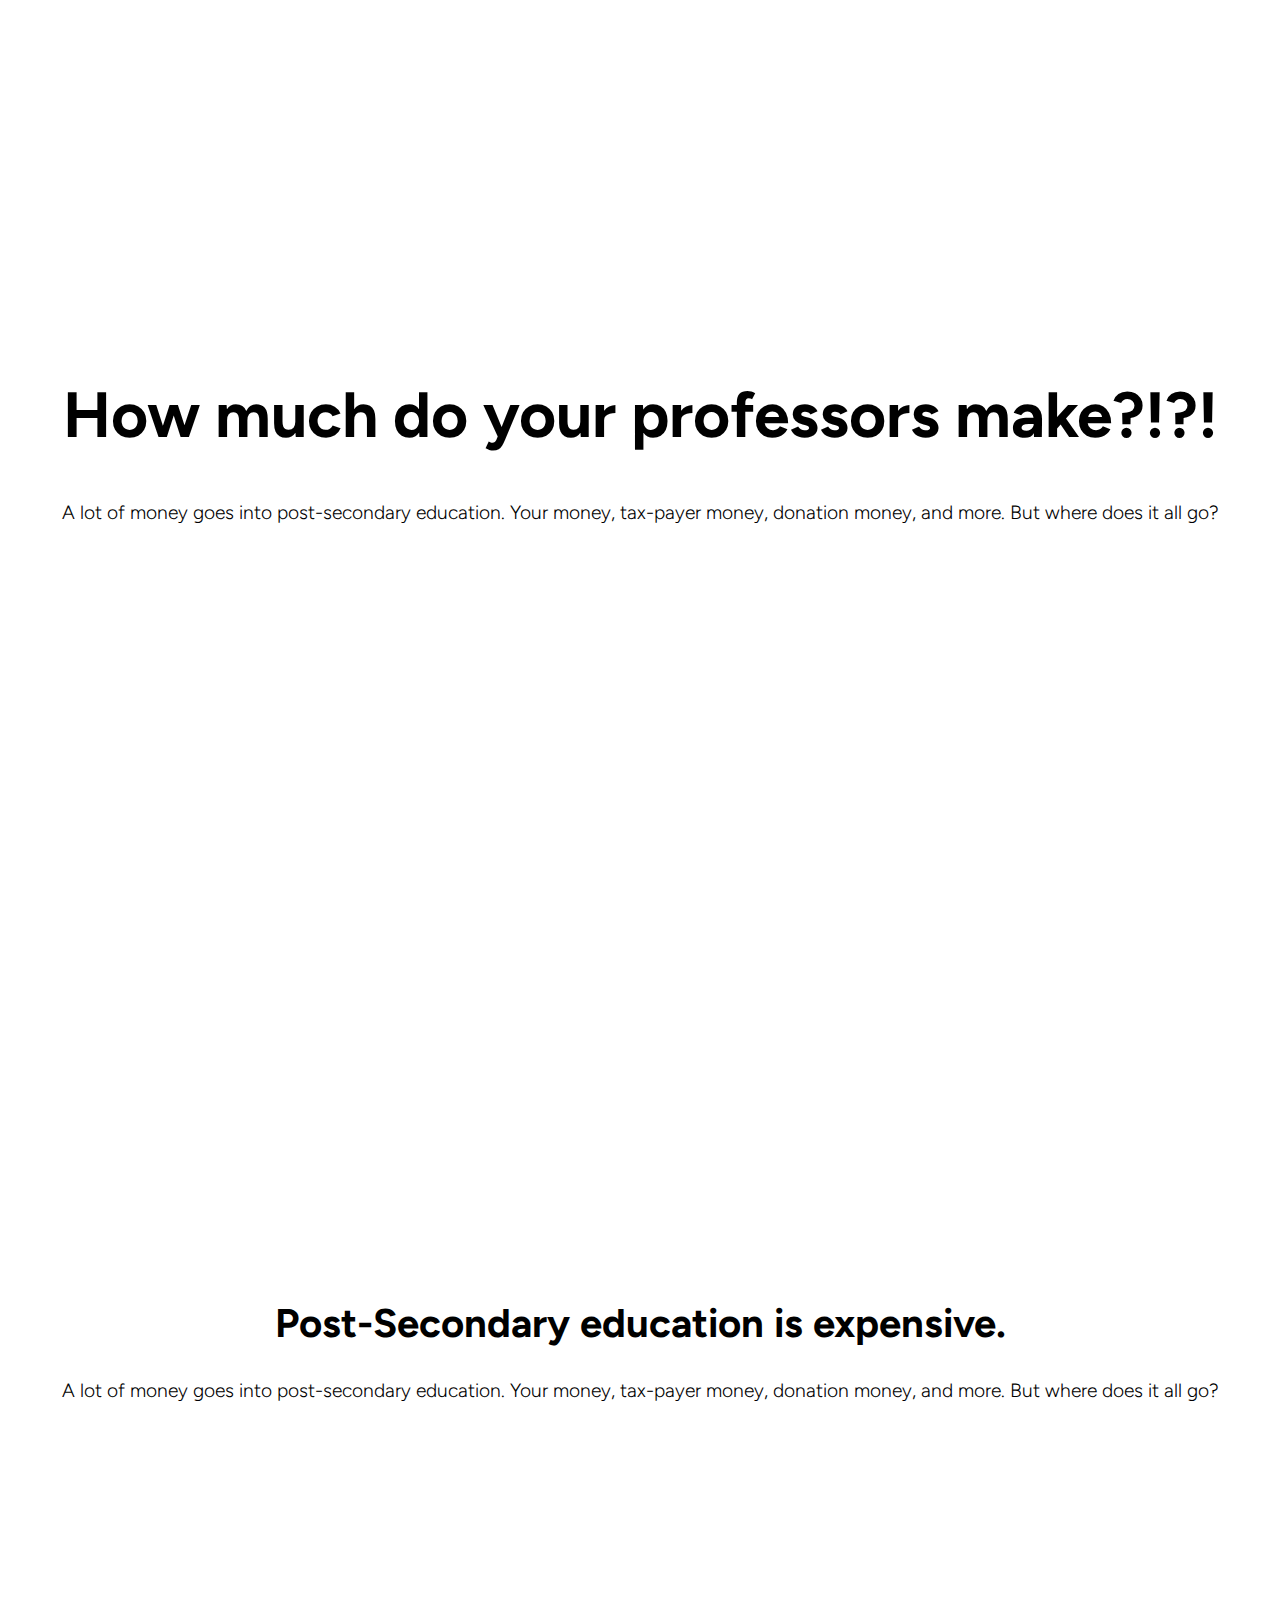
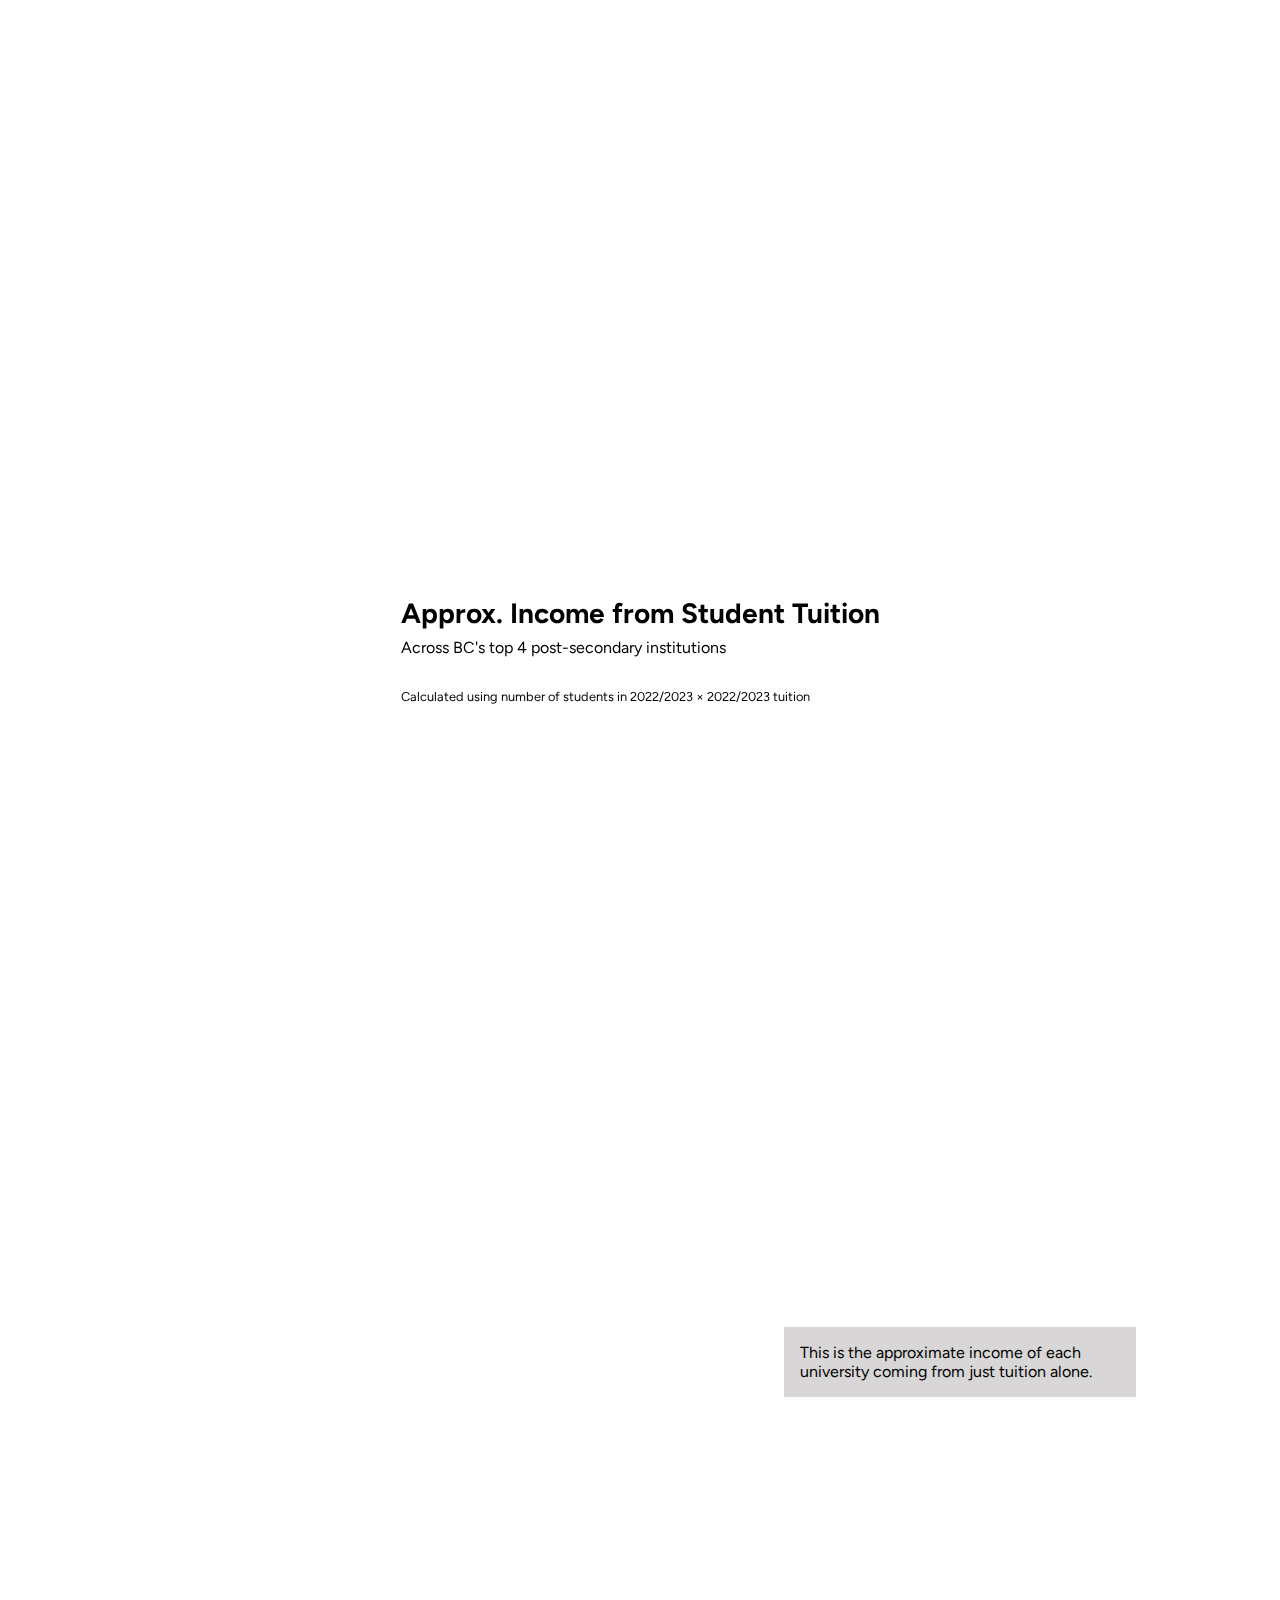
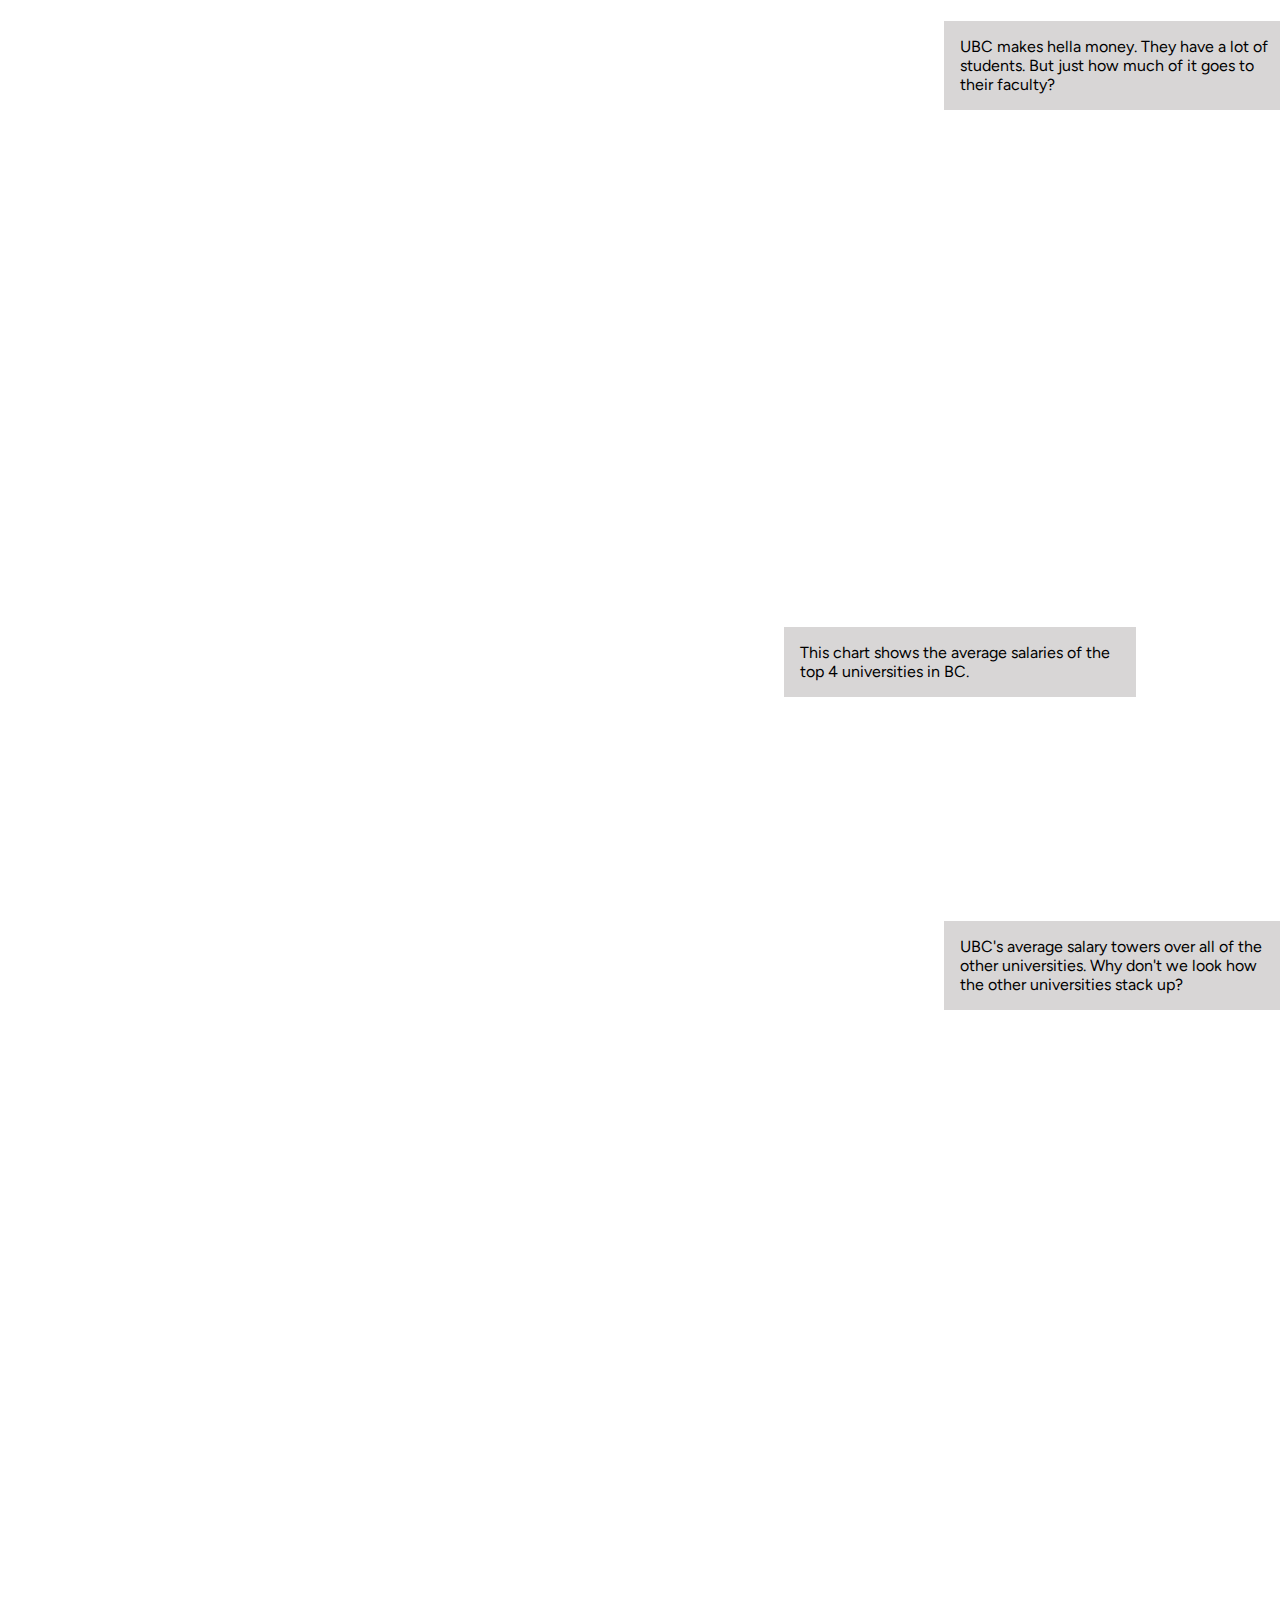
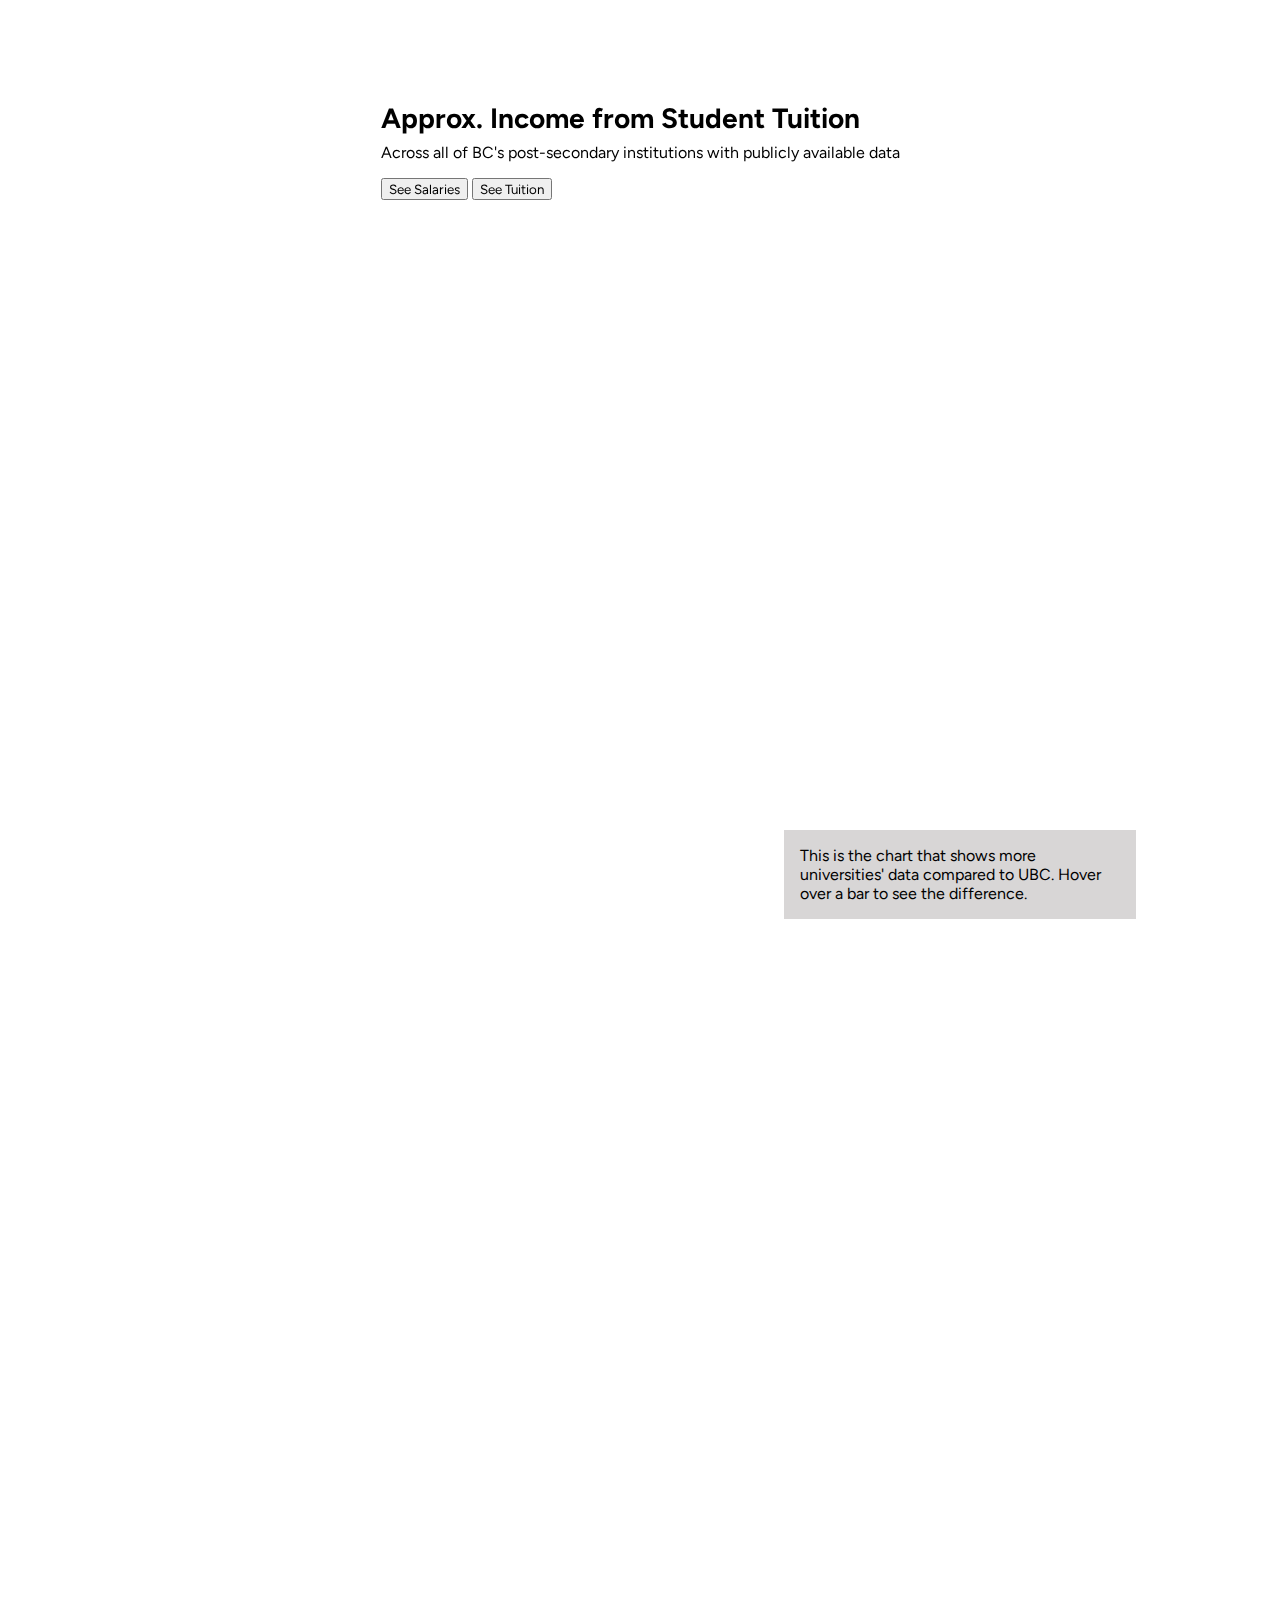
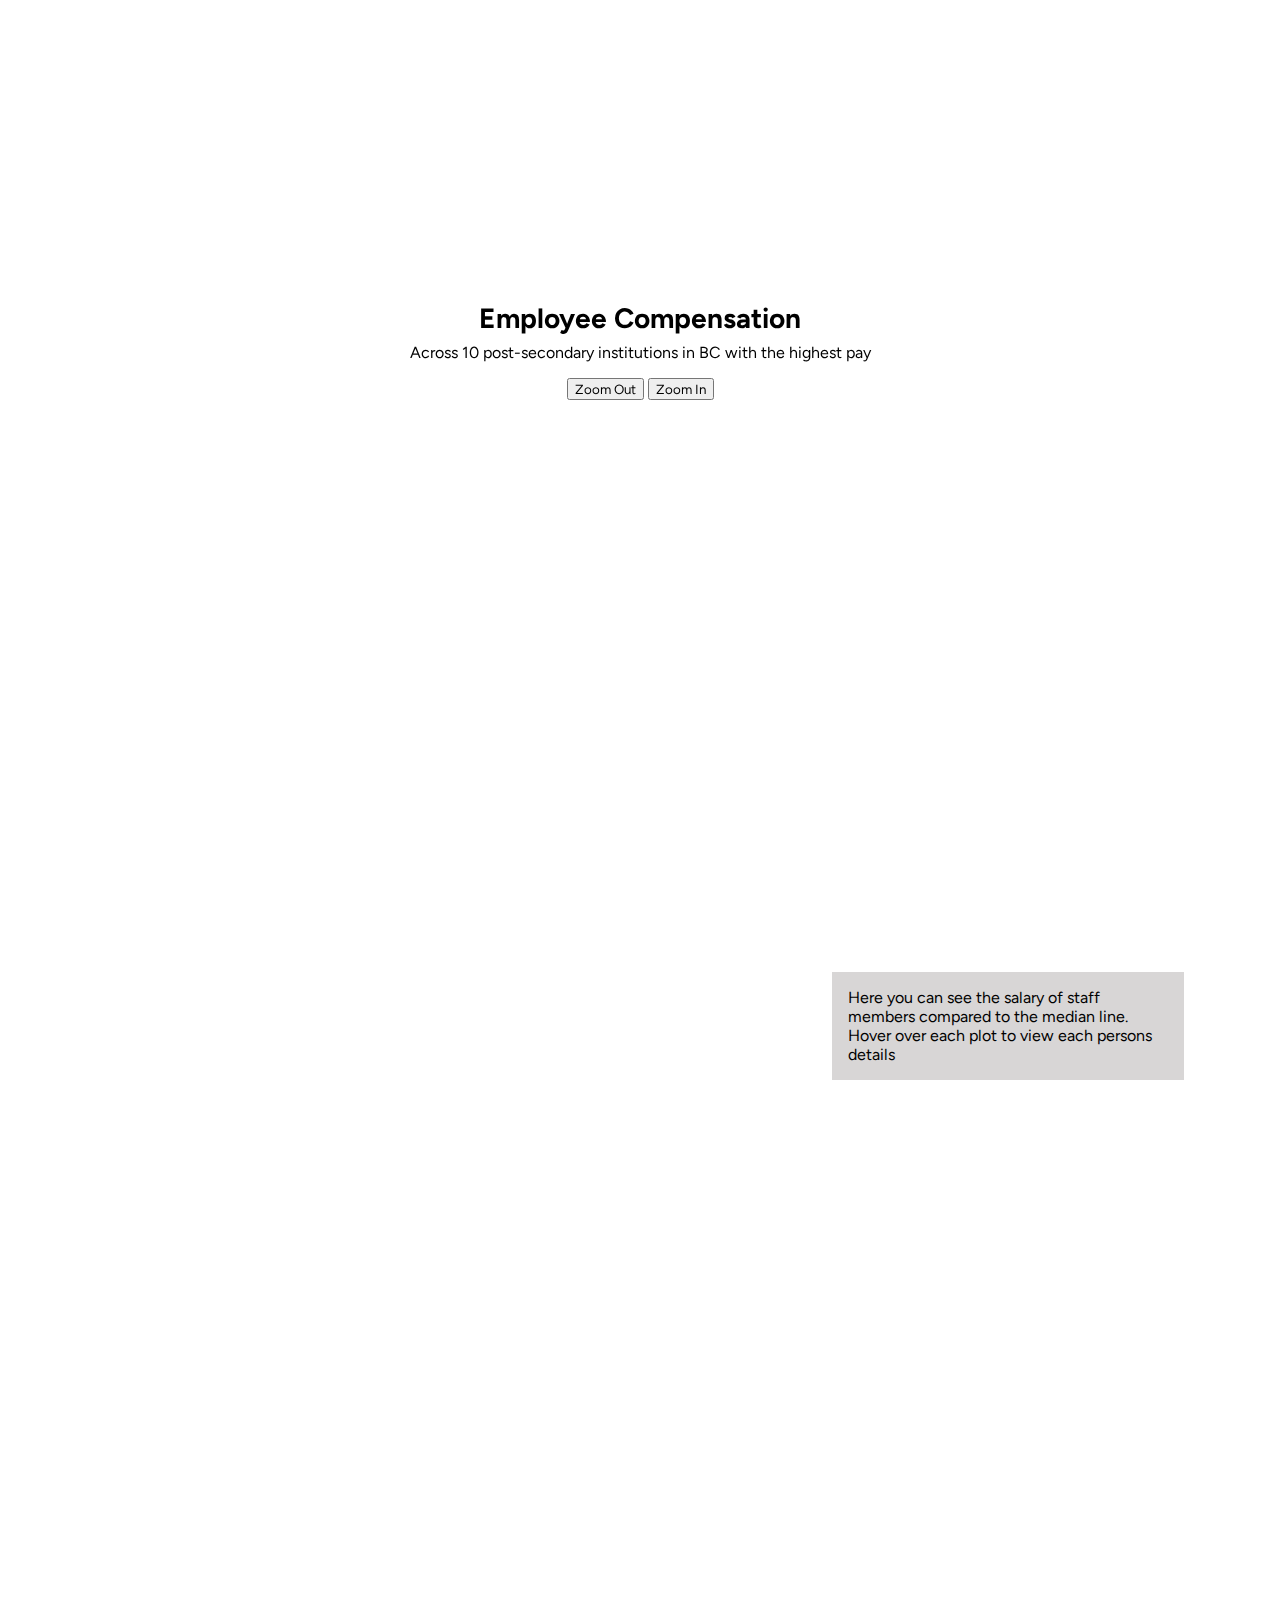
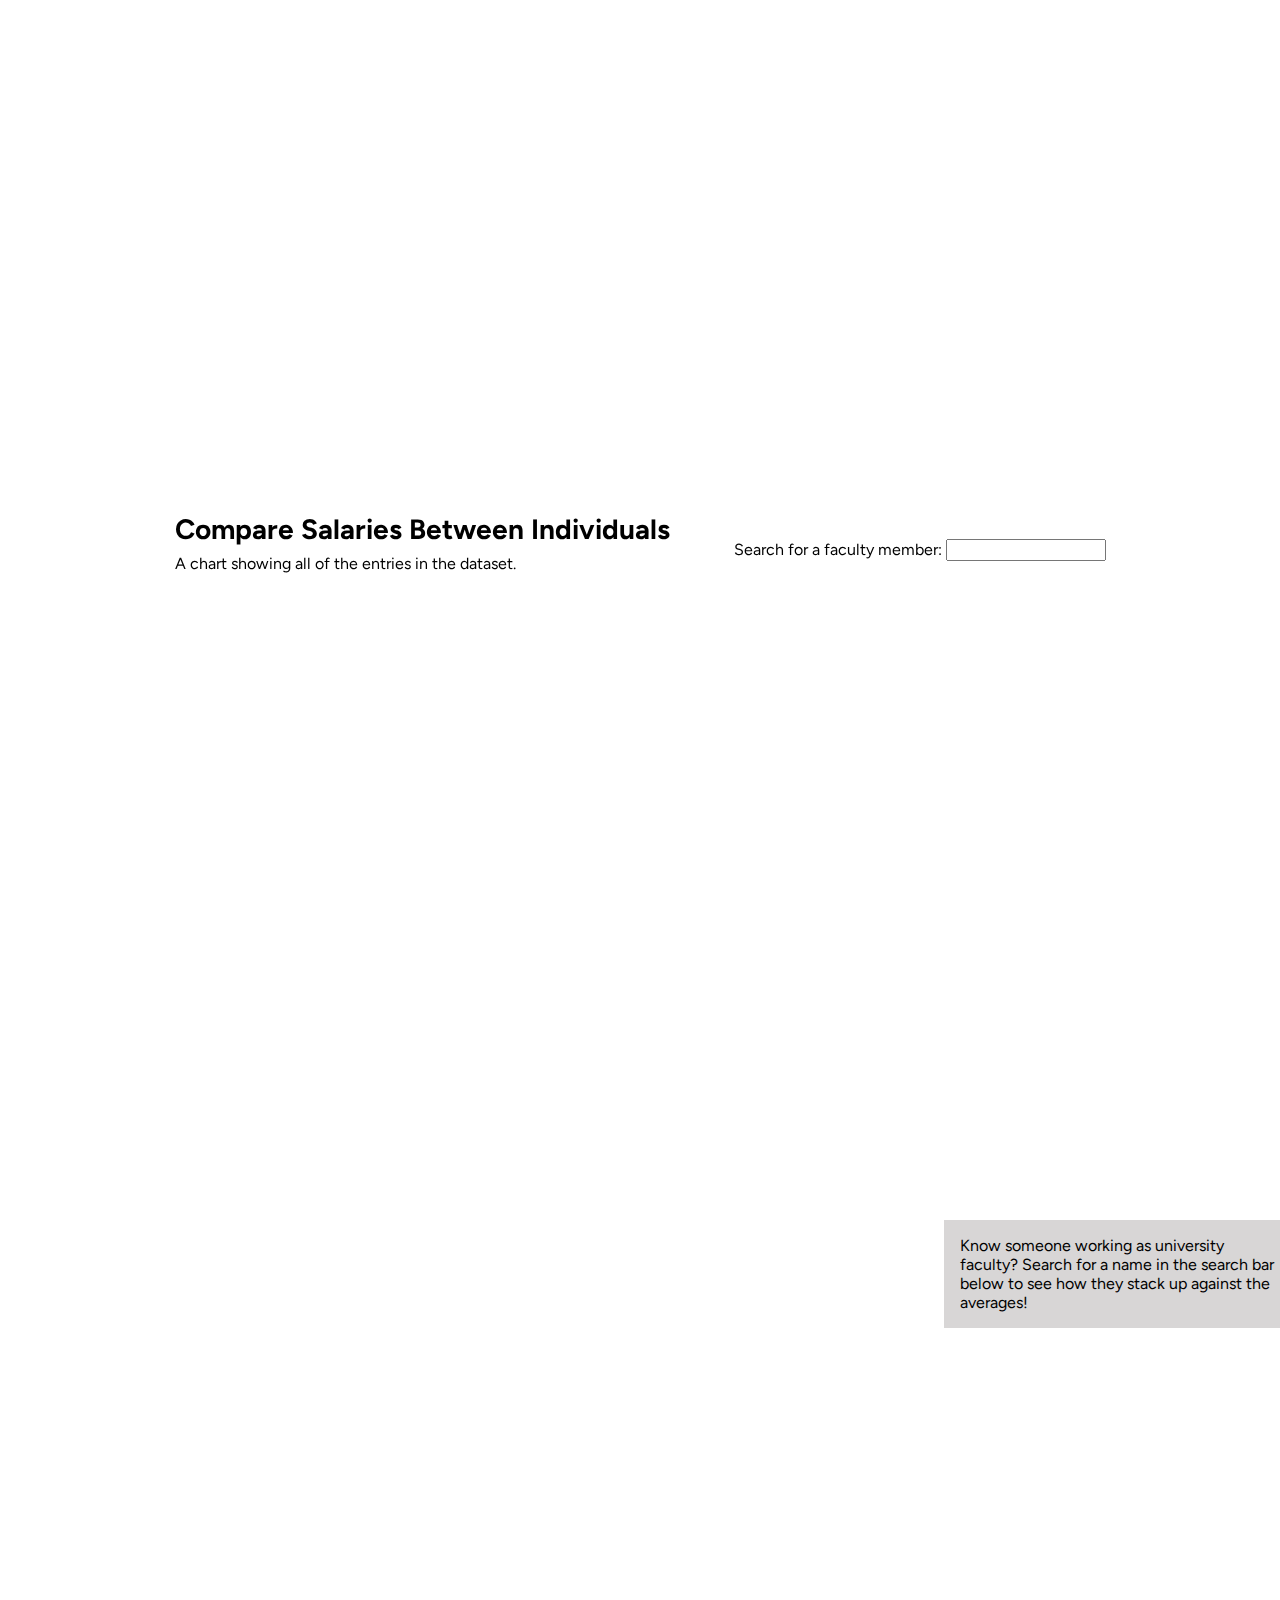
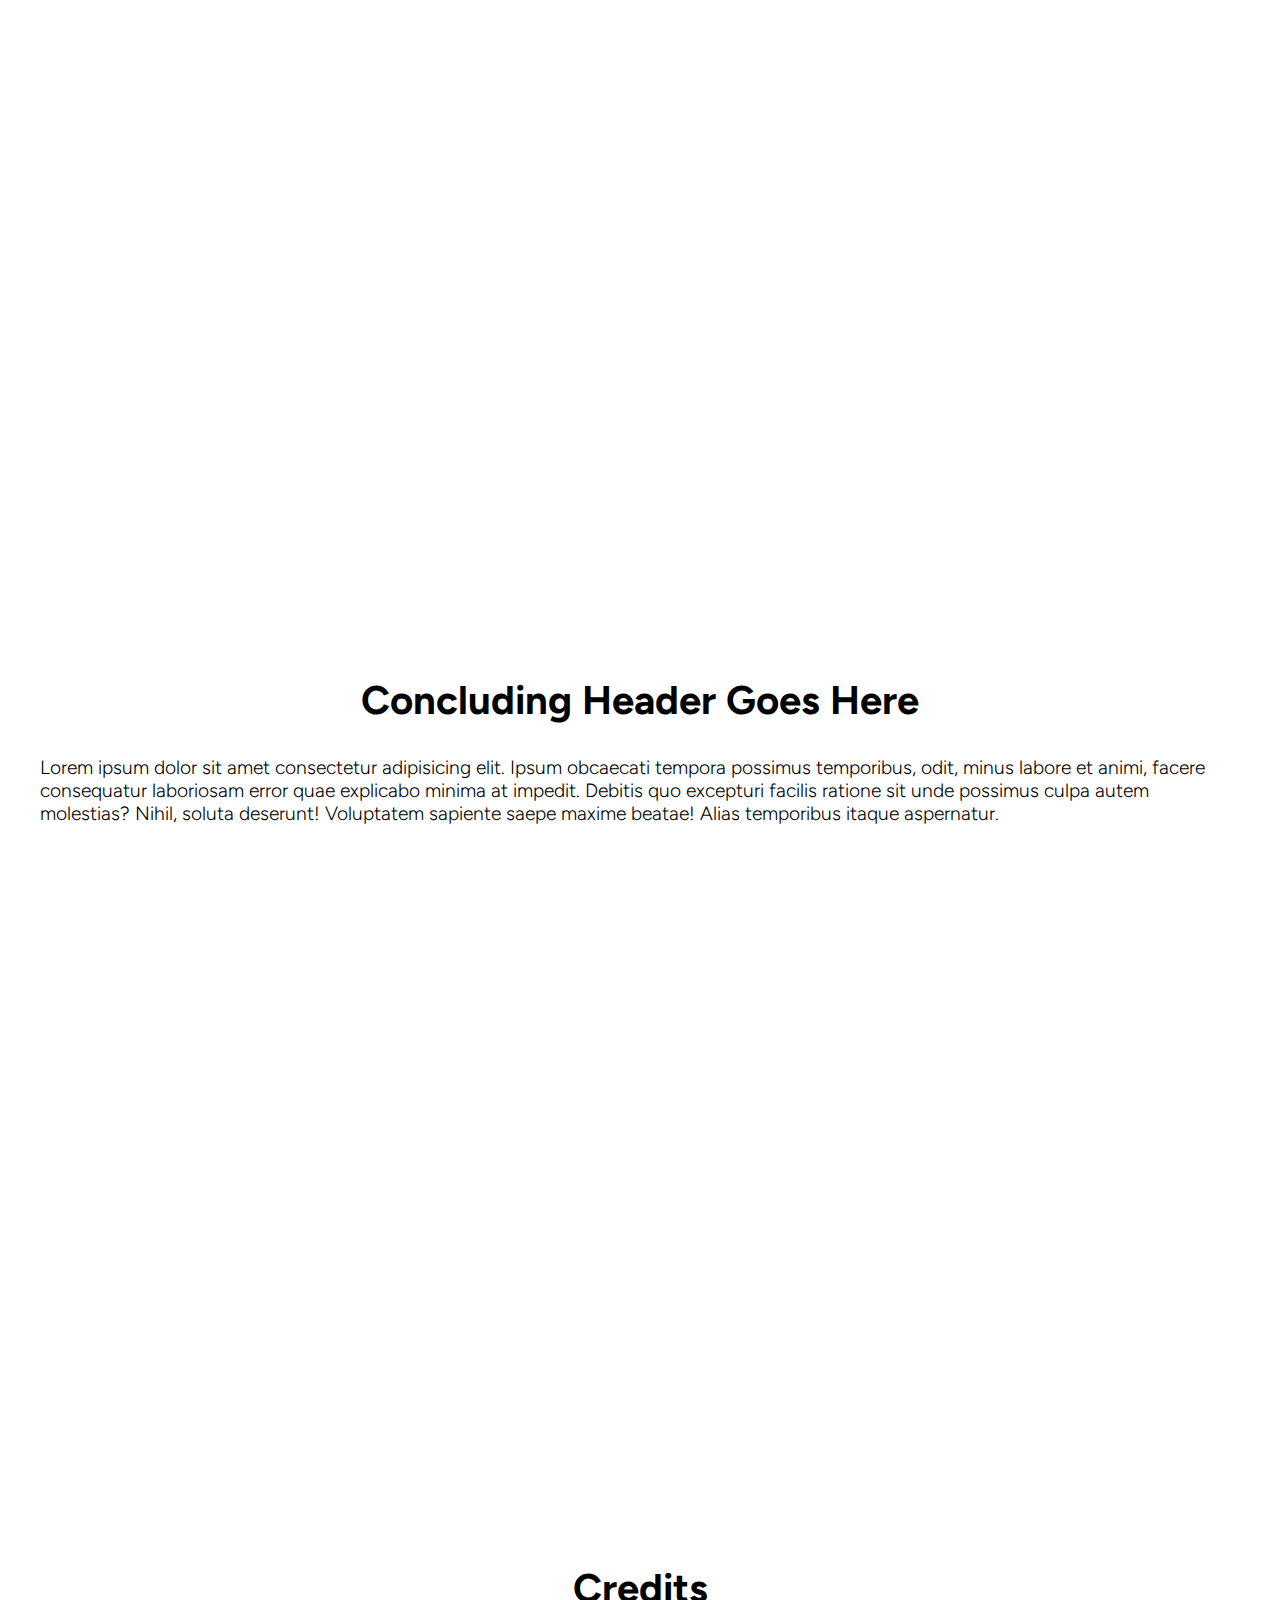
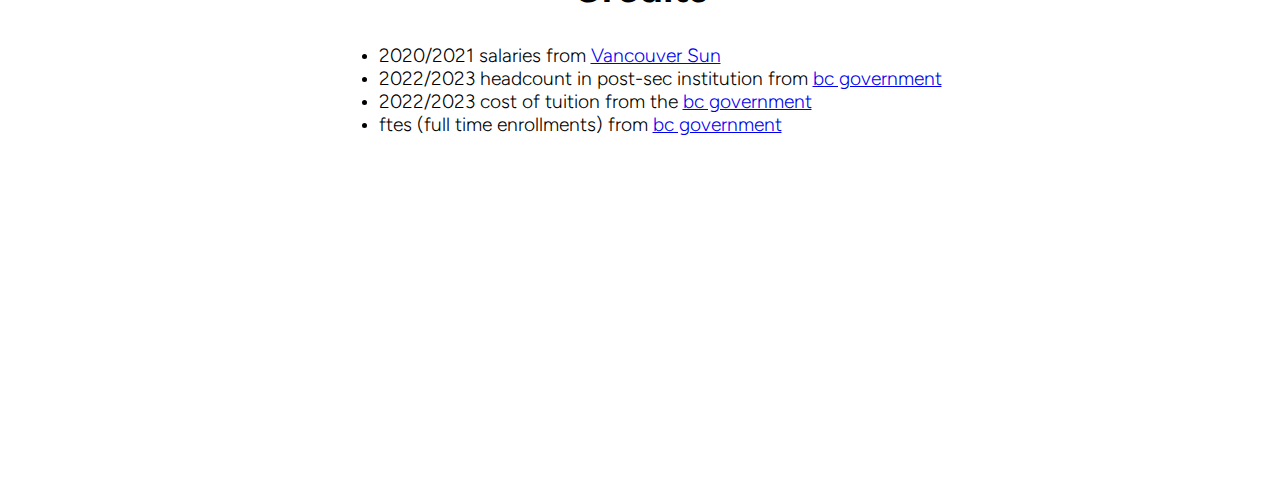
==== 355finalproj/index.html @ 863616da "milestone 7" ====
<!DOCTYPE html>
<html lang="en">
<head>
    <meta charset="UTF-8">
    <meta name="viewport" content="width=device-width, initial-scale=1.0">
    <title>IAT 355 Final Project</title>
    <link rel="stylesheet" href="style.css">
</head>
<body>
    <div class="full text-only" data-step="1">
        <h1>How much do your professors make?!?!</h1>
        <p>A lot of money goes into post-secondary education. Your money, tax-payer money, donation money, and more. But where does it all go?</p>
    </div>
    <div class="full text-only" data-step="2">
        <h2>Post-Secondary education is expensive.</h2>
        <p>A lot of money goes into post-secondary education. Your money, tax-payer money, donation money, and more. But where does it all go?</p>
    </div>
    <div>
        <div class="full vis-container visualization1">
            <h3 class="vis-title" id="vis1title">Approx. Income from Student Tuition</h3>
            <p class="vis-subtitle" id="vis1subtitle">Across BC's top 4 post-secondary institutions </p>
            <div id="vis1Container"></div>
            <p class="vis-small" id="vis1small">Calculated using number of students in 2022/2023 × 2022/2023 tuition</p>
        </div>
        <div class="full s3" data-step="3">
            <div class="text-box">This is the approximate income of each university coming from just tuition alone.</div>
            <div class="text-box">UBC makes hella money. They have a lot of students. But just how much of it goes to their faculty?</div>
        </div>
        <div class="full s4" data-step="4">
            <div class="text-box">This chart shows the average salaries of the top 4 universities in BC.</div>
            <div class="text-box">UBC's average salary towers over all of the other universities. Why don't we look how the other universities stack up?</div>
        </div>
    </div>
    <div>
        <div class="full vis-container visualization2">
            <h3 class="vis-title" id="vis2title">Approx. Income from Student Tuition</h3>
            <p class="vis-subtitle" id="vis2subtitle">Across all of BC's post-secondary institutions with publicly available data</p>
            <div id="vis2Container"></div>
            <div class="button-container">
                <button class="btn" id="vis2salary" onclick="salaryVis2()">See Salaries</button>
                <button class="btn" id="vis2tuition" onclick="tuitionVis2()">See Tuition</button>
            </div>
        </div>
        <div class="s5 full" data-step="5">
            <div class="text-box">This is the chart that shows more universities' data compared to UBC. Hover over a bar to see the difference.</div>
        </div>
    </div>
    <div>
        <div class="full vis-container">
          <h3 class="vis-title" id="vis3title">Employee Compensation</h3>
          <p class="vis-subtitle" id="vis3subtitle">Across 10 post-secondary institutions in BC with the highest pay</p>
          <div id="vis3Container"></div>
          <div class="button-container">
            <button id="zoomOutButton">Zoom Out</button>
            <button id="zoomInButton">Zoom In</button>
        </div>
        </div>
        <div class="s6 full" data-step="6">
          <div class="text-box">Here you can see the salary of staff members compared to the median line. Hover over each plot to view each persons details</div>
      </div>
    </div>
    <div>
        <div class="full vis-container visualization4">
            <div class="visualization-container">
                <h3 class="vis-title" id="vis4title">Compare Salaries Between Individuals</h3>
                <p class="vis-subtitle" id="vis4subtitle">A chart showing all of the entries in the dataset.</p>
                <div id="vis4Container"></div>
            </div>
            <div class="input-container">
                <label for="facultySearch">Search for a faculty member:</label>
                <input type="search" name="facultySearch" id="vis4faculty">
                <!-- implement showing where they're from here -->
            </div>
        </div>
        <div class="full s7" data-step="7">
            <div class="text-box">Know someone working as university faculty? Search for a name in the search bar below to see how they stack up against the averages!</div>
        </div>
    </div>
    <div class="full text-only" data-step="8">
        <h2>Concluding Header Goes Here</h2>
        <p>Lorem ipsum dolor sit amet consectetur adipisicing elit. Ipsum obcaecati tempora possimus temporibus, odit, minus labore et animi, facere consequatur laboriosam error quae explicabo minima at impedit. Debitis quo excepturi facilis ratione sit unde possimus culpa autem molestias? Nihil, soluta deserunt! Voluptatem sapiente saepe maxime beatae! Alias temporibus itaque aspernatur.</p>
    </div>
    <div class="full text-only" data-step="9">
        <h2>Credits</h2>
        <ul>
            <li>
                <p>2020/2021 salaries from <a href="https://github.com/vs-postmedia/public-sector-salary-data/blob/main/data/public_sector_salary-fy20_21/public_sector_salary-fy20_21-universities.csv">Vancouver Sun</a></p>
            </li>
            <li>
                <p>2022/2023 headcount in post-sec institution from  <a href=" https://catalogue.data.gov.bc.ca/dataset/domestic-and-international-student-headcount-by-economic-development-region-and-institution ">bc government</a></p>
            </li>
            <li>
                <p>2022/2023 cost of tuition from the <a href="https://www2.gov.bc.ca/gov/content/education-training/post-secondary-education/data-research/cost-of-post-secondary-education">bc government</a></p>
            </li>
            <li>
                <p>ftes (full time enrollments) from <a href=" https://catalogue.data.gov.bc.ca/dataset/full-time-equivalent-enrolment-targets-at-public-post-secondary-institutions ">bc government</a></p>
            </li>
        </ul>
    </div>
    <div class="mobile-buttons">
      <button id="prev-step">Previous</button>
      <button id="next-step">Next</button>
    </div>
    <!-- Include the D3.js library -->
    <script src="https://d3js.org/d3.v7.min.js"></script>
    <script type="module" src="scroll.js"></script>
    <script type="module" src="vis-one.js"></script>
    <script type="module" src="vis-two.js"></script>
    <script type="module" src="vis-three.js"></script>
    <script type="module" src="vis-four.js"></script>
</body>
</html>
---- 355finalproj/style.css ----
@import url("https://fonts.googleapis.com/css2?family=Figtree:ital,wght@0,300..900;1,300..900&display=swap");

* {
  font-family: "Figtree", sans-serif;
  margin: 0;
}

body {
  scroll-behavior: smooth;
  overflow: hidden;
  display: flex;
  flex-direction: column;
  align-items: center;
}

.full {
  height: 100vh;
  display: flex;
  flex-direction: column;
  align-items: center;
  justify-content: center;
}

.vis-container {
  position: sticky;
  top: 0;
  left: 0;
  right: 0;
}

.text-box {
  z-index: 10;
  background-color: #d8d6d6;
  padding: 1rem;
  width: 20rem;
}

.text-only p {
  max-width: 75rem;
}

.visualization {
  width: 80vw;
  height: 80vh;
  background-color: gray;
}

.temptitle {
  align-self: center;
}

.mobile-buttons {
  position: fixed;
  bottom: 1rem;
  left: calc(50% - 45%);
  display: flex;
  width: 90%;
  justify-content: space-between;
}

@media (min-width: 64rem) {
  .mobile-buttons {
    display: none;
  }
}

/* TYPE */

h1 {
  font-size: 4rem;
  margin-bottom: 3rem;
  font-weight: 700;
}

h2 {
  font-size: 2.5rem;
  margin-bottom: 2rem;
  font-weight: 700;
}

h3,
.vis-title {
  font-size: 1.75rem;
  margin-bottom: 0.5rem;
  font-weight: 700;
}

p {
  font-size: 1.2rem;
  font-weight: 300;
}

.vis-subtitle {
  font-size: 1rem;
  margin-bottom: 1rem;
  font-weight: 400;
}

.vis-small {
  font-size: 0.8rem;
  margin-top: 1rem;
  font-weight: 400;
}

/* VISUALIZATION 1 STYLING */

.vis-container.visualization1 {
  align-items: unset;
  margin-right: auto;
  margin-left: auto;
}

.s3 .text-box:first-child {
  position: relative;
  top: -9rem;
  left: 20rem;
}

.s3 .text-box:last-child {
  position: relative;
  bottom: -5rem;
  left: 30rem;
}

.s4 .text-box:first-child {
  position: relative;
  top: -9rem;
  left: 20rem;
}

.s4 .text-box:last-child {
  position: relative;
  bottom: -5rem;
  left: 30rem;
}

/* VISUALIZATION 2 STYLING */

.vis-container.visualization2 {
  align-items: unset;
  margin-right: auto;
  margin-left: auto;
}

.s5 .text-box {
  position: relative;
  top: -11rem;
  left: 20rem;
}

/* VISUALIZATION 3 STYLING */

.s6 .text-box {
  position: relative;
  top: -14rem;
  left: 23rem;
}

/* VISUALIZATION 4 STYLING */

.vis-container.visualization4 {
  margin-right: auto;
  margin-left: auto;
  display: flex;
  flex-direction: row;
  align-items: center;
  gap: 4rem;
}

.s7 .text-box {
  position: relative;
  top: -11rem;
  left: 30rem;
}
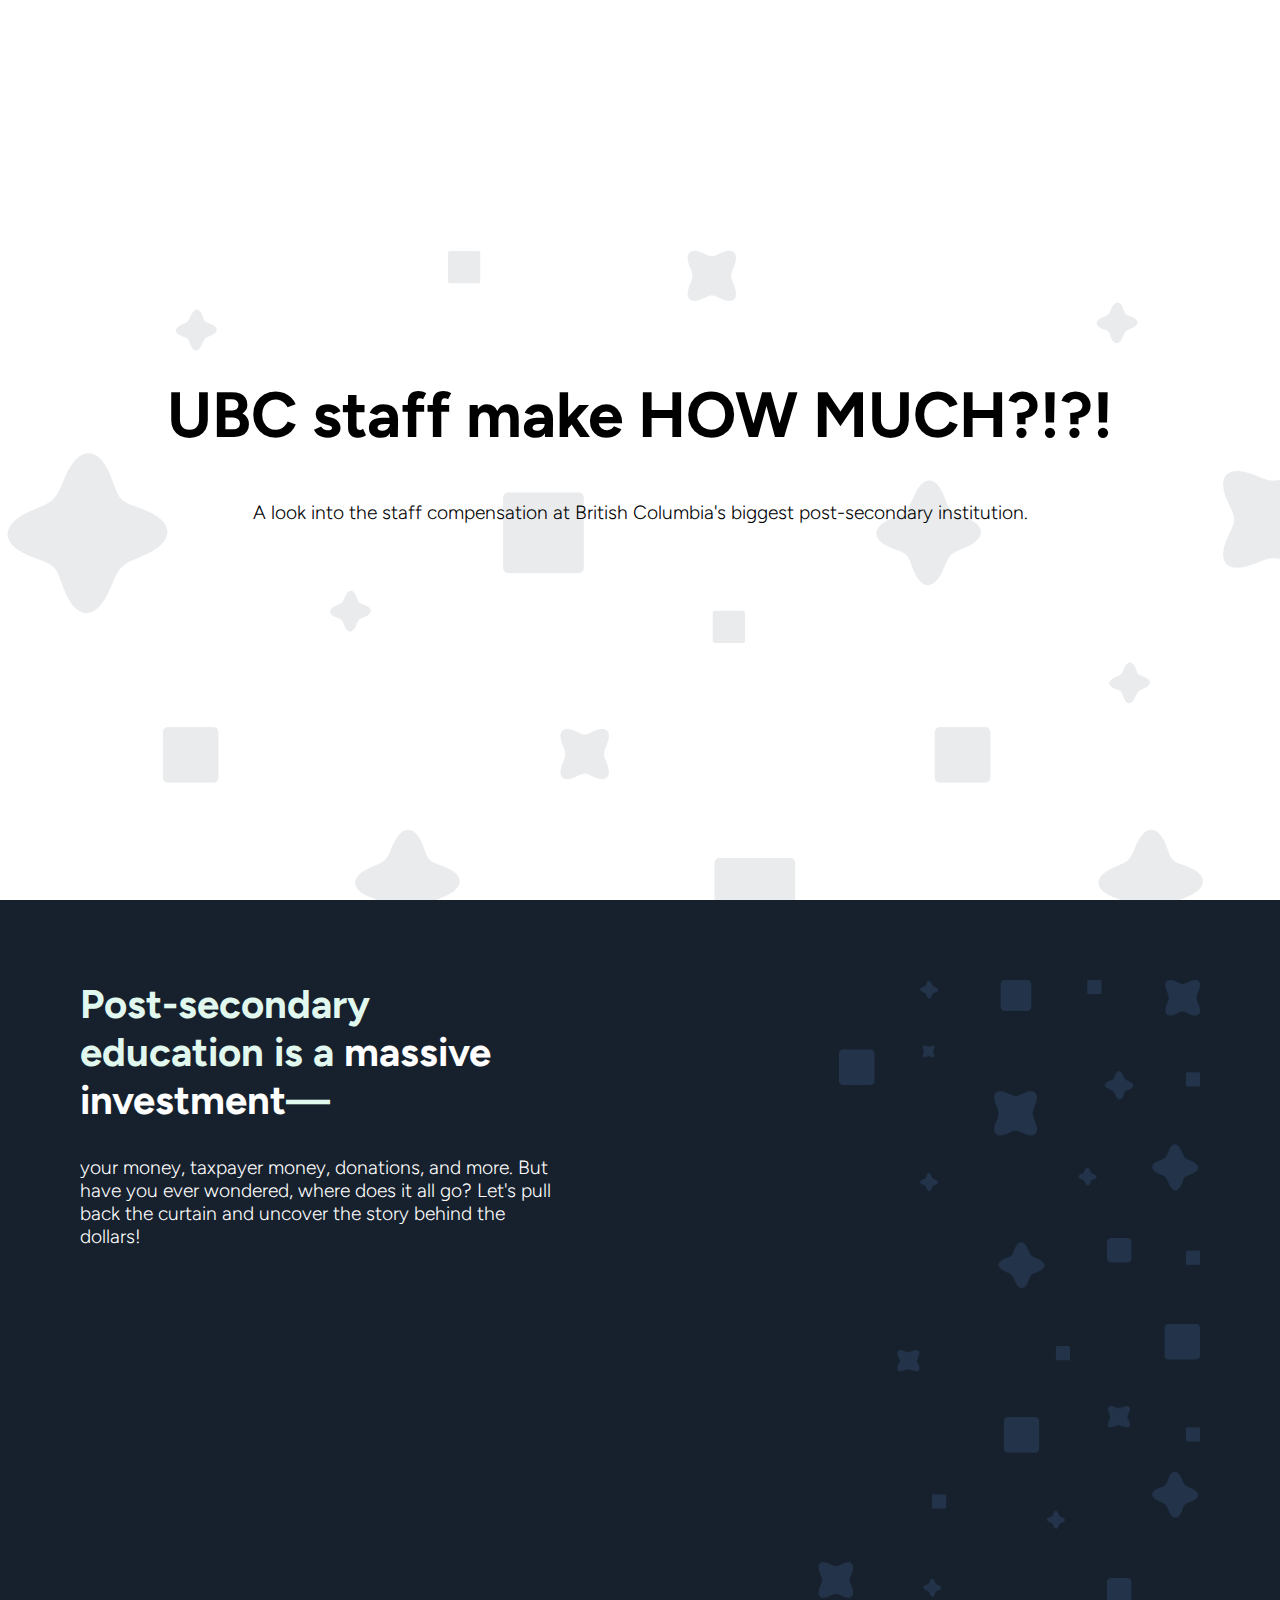
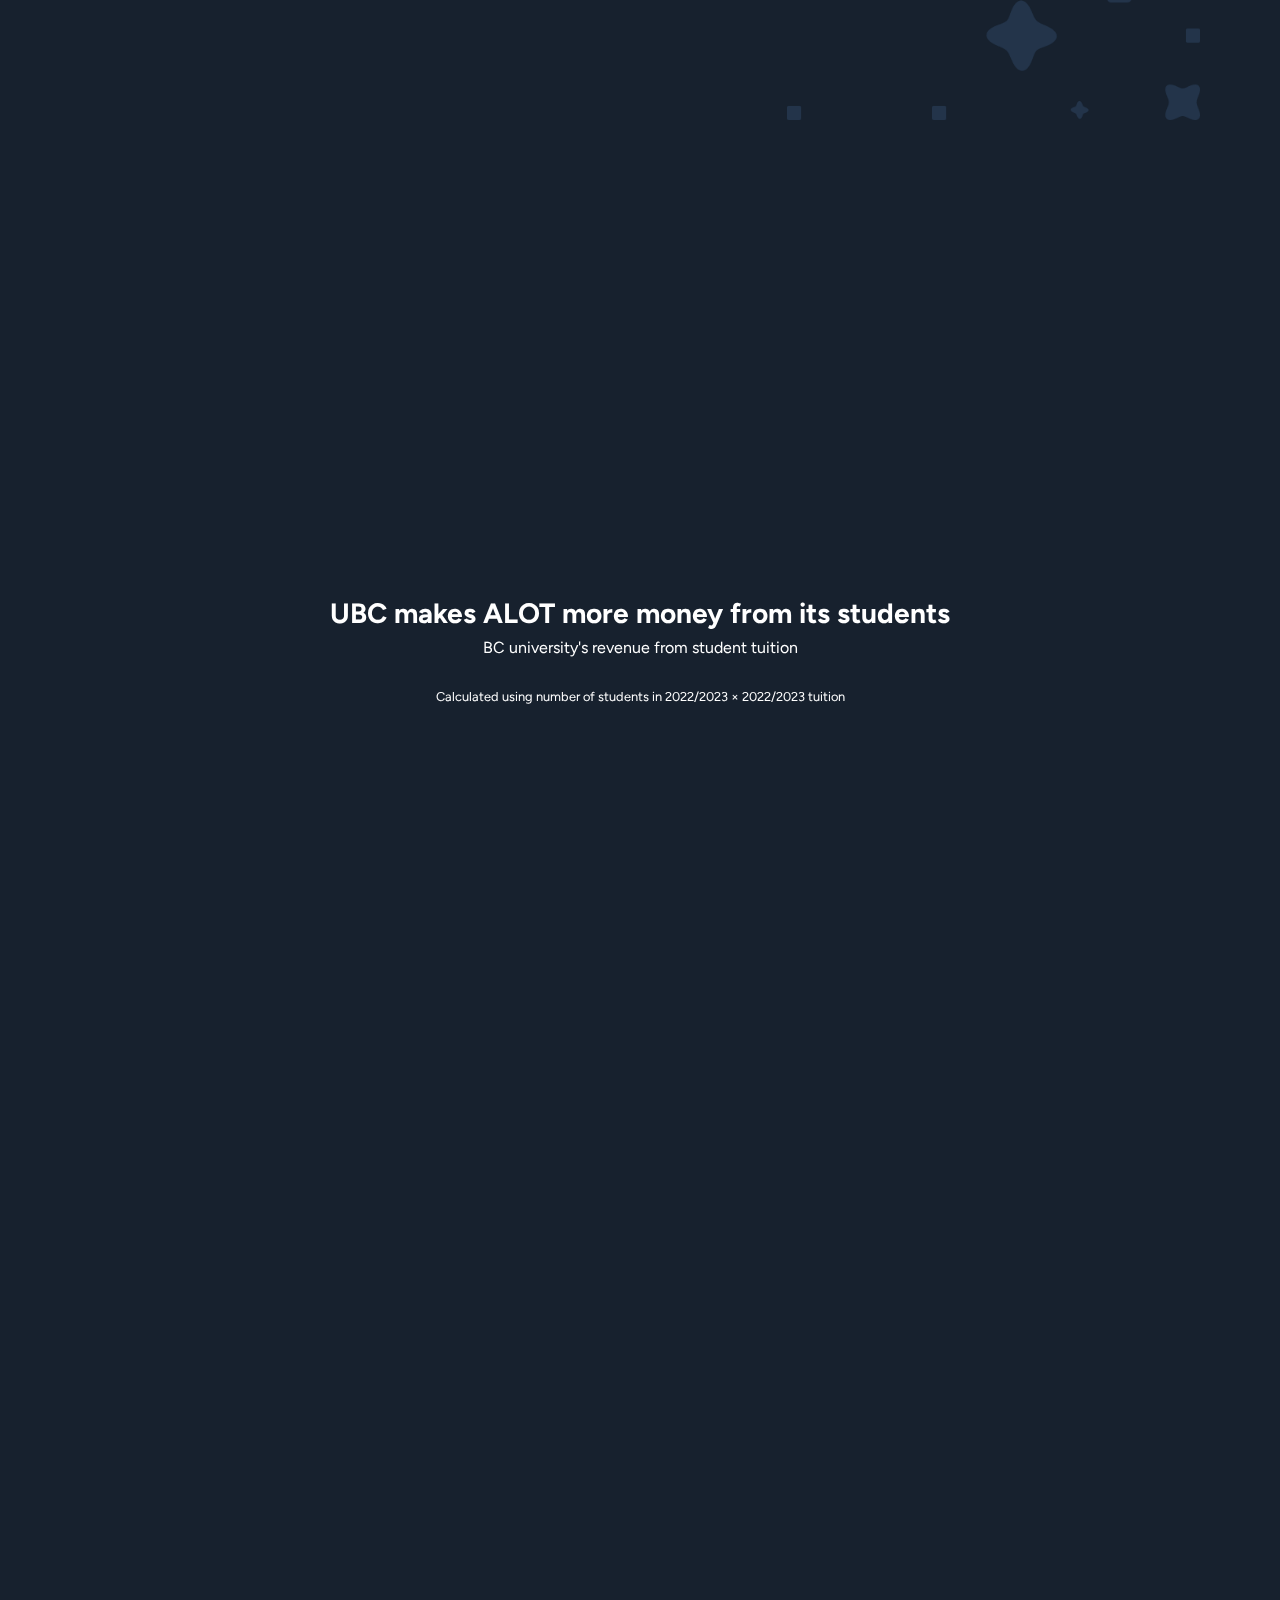
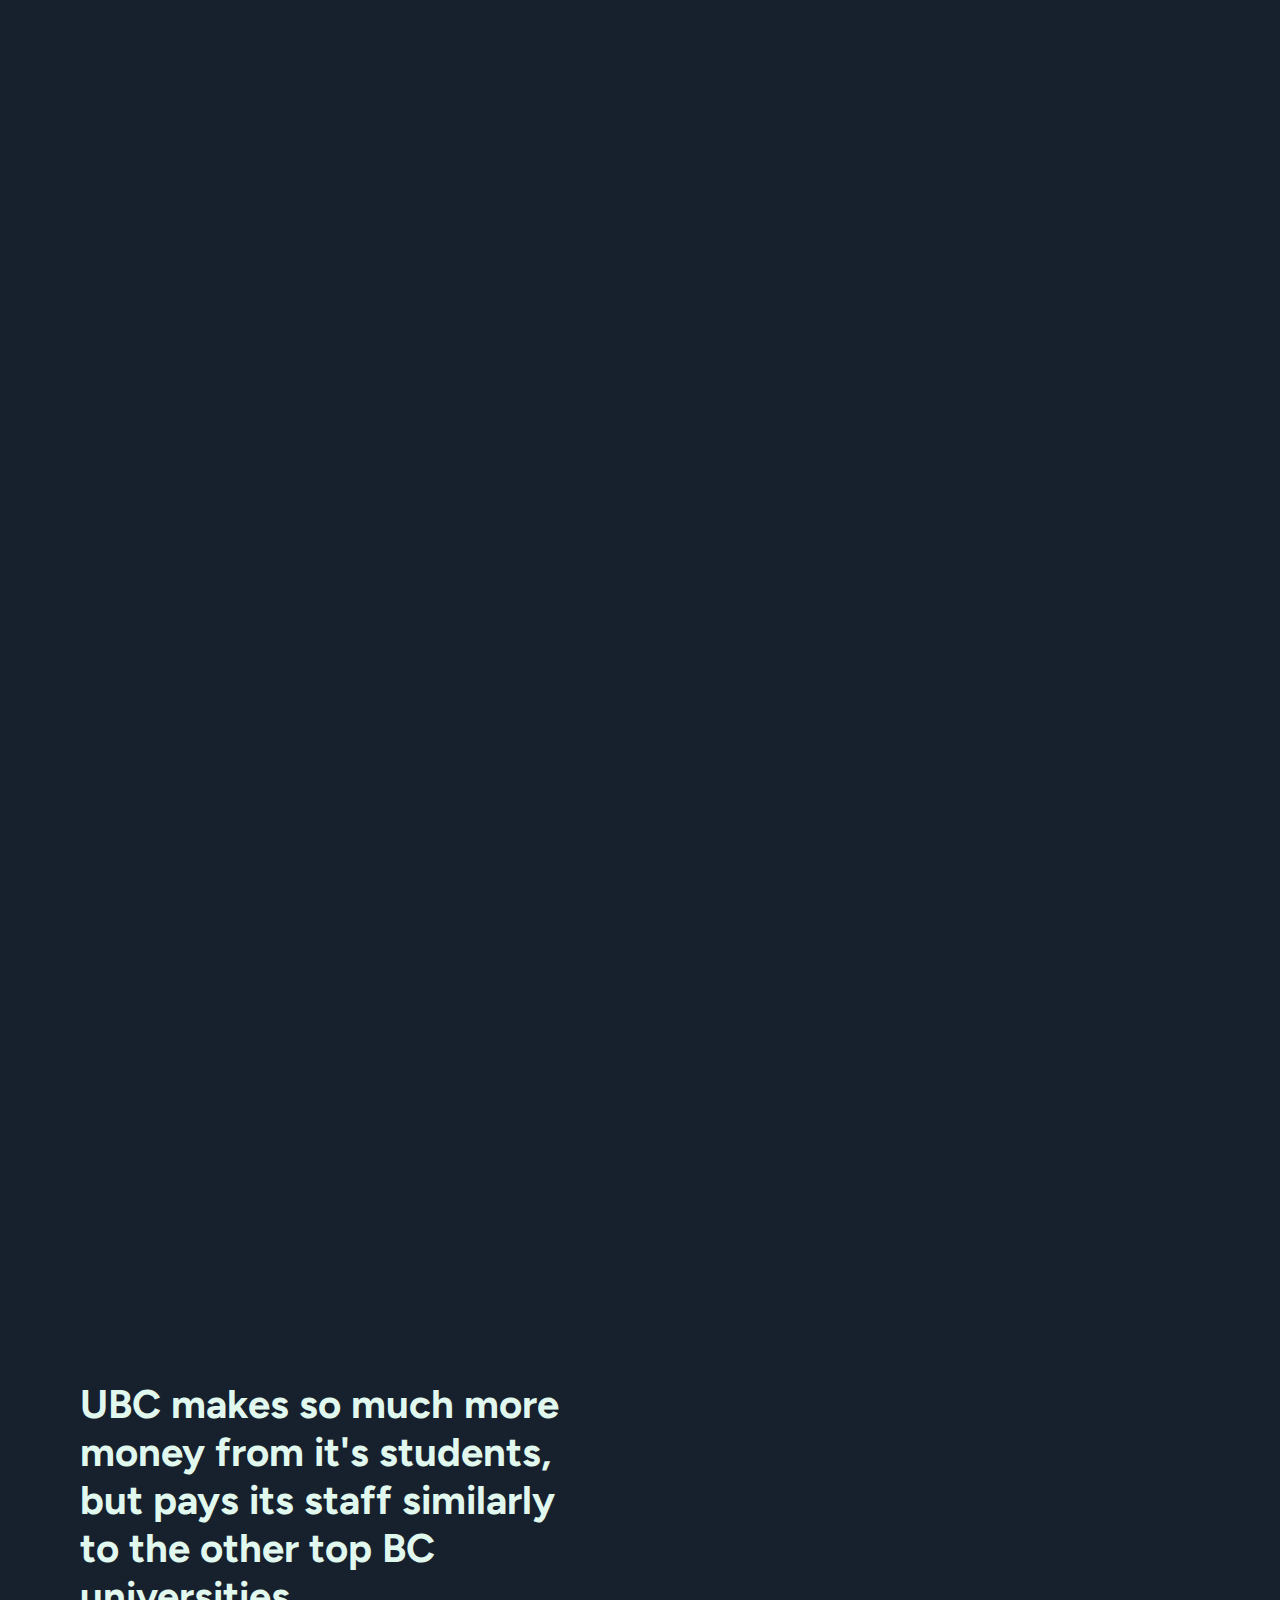
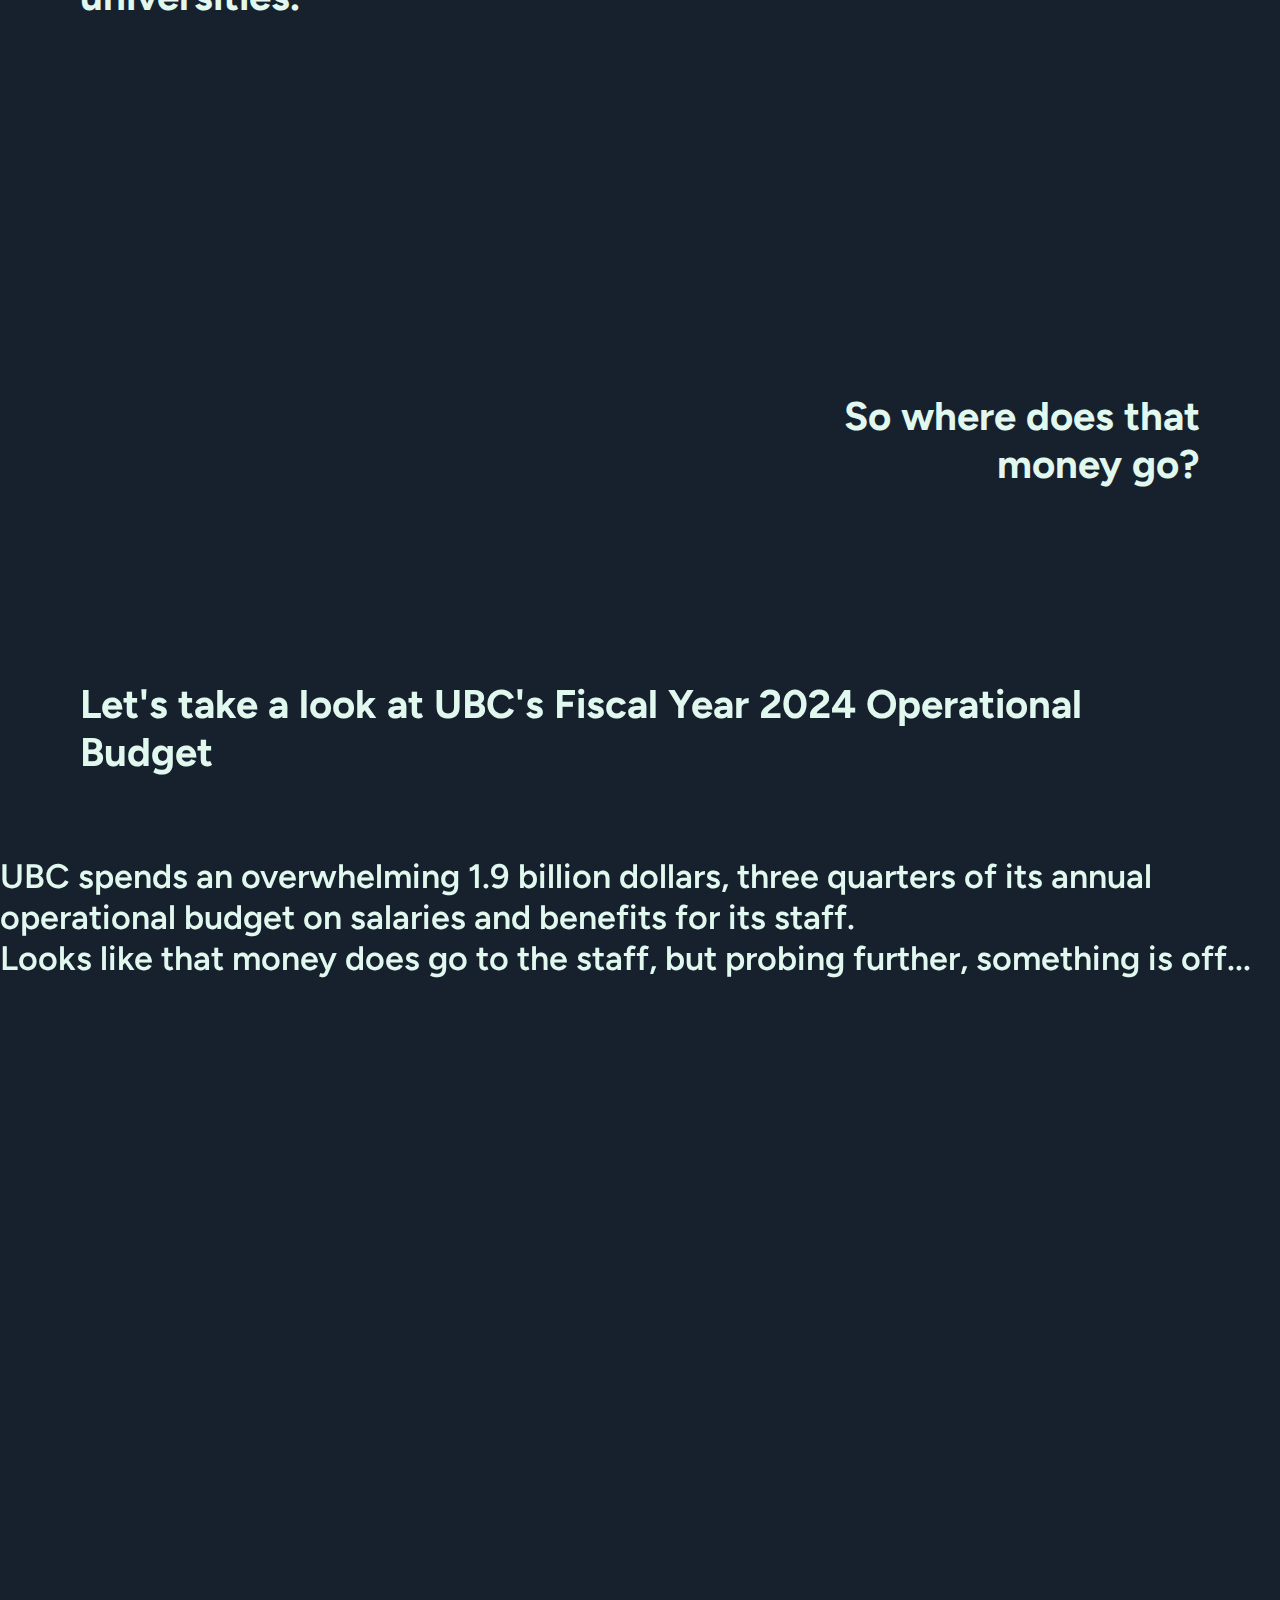
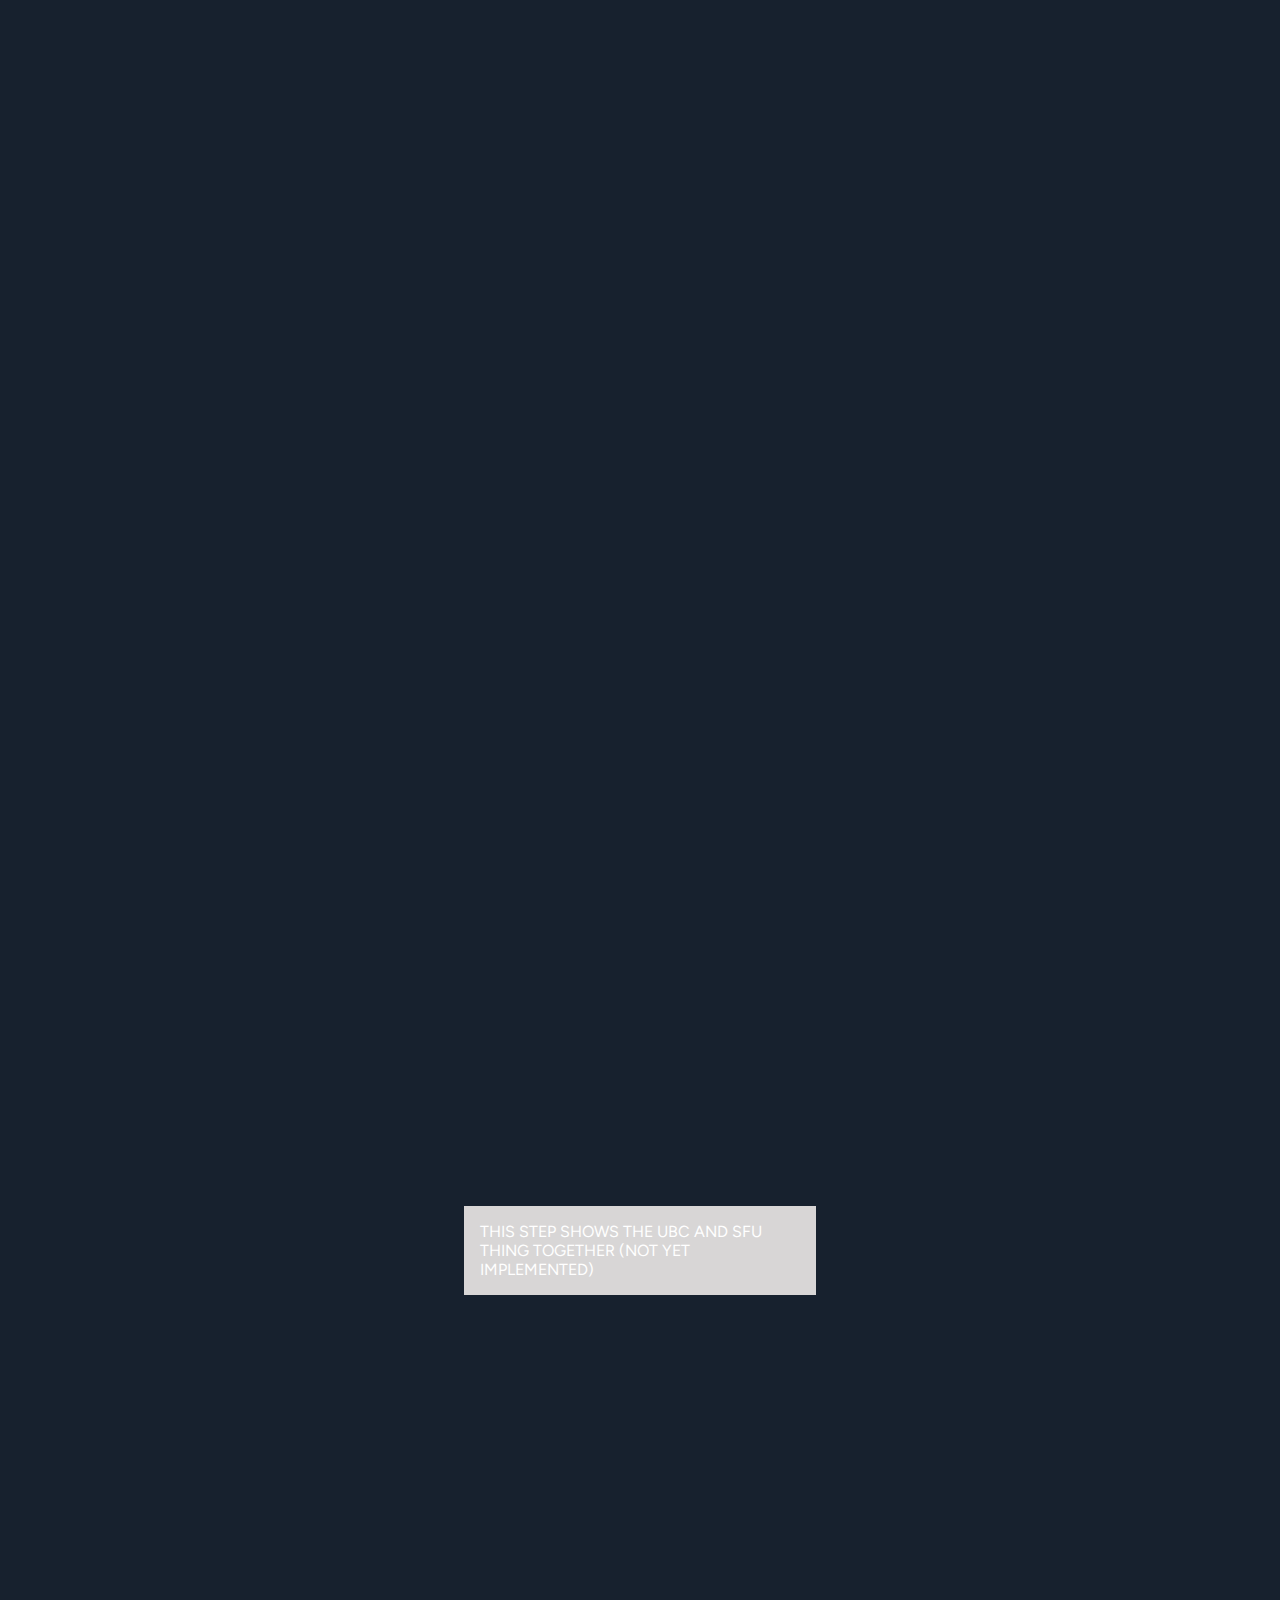
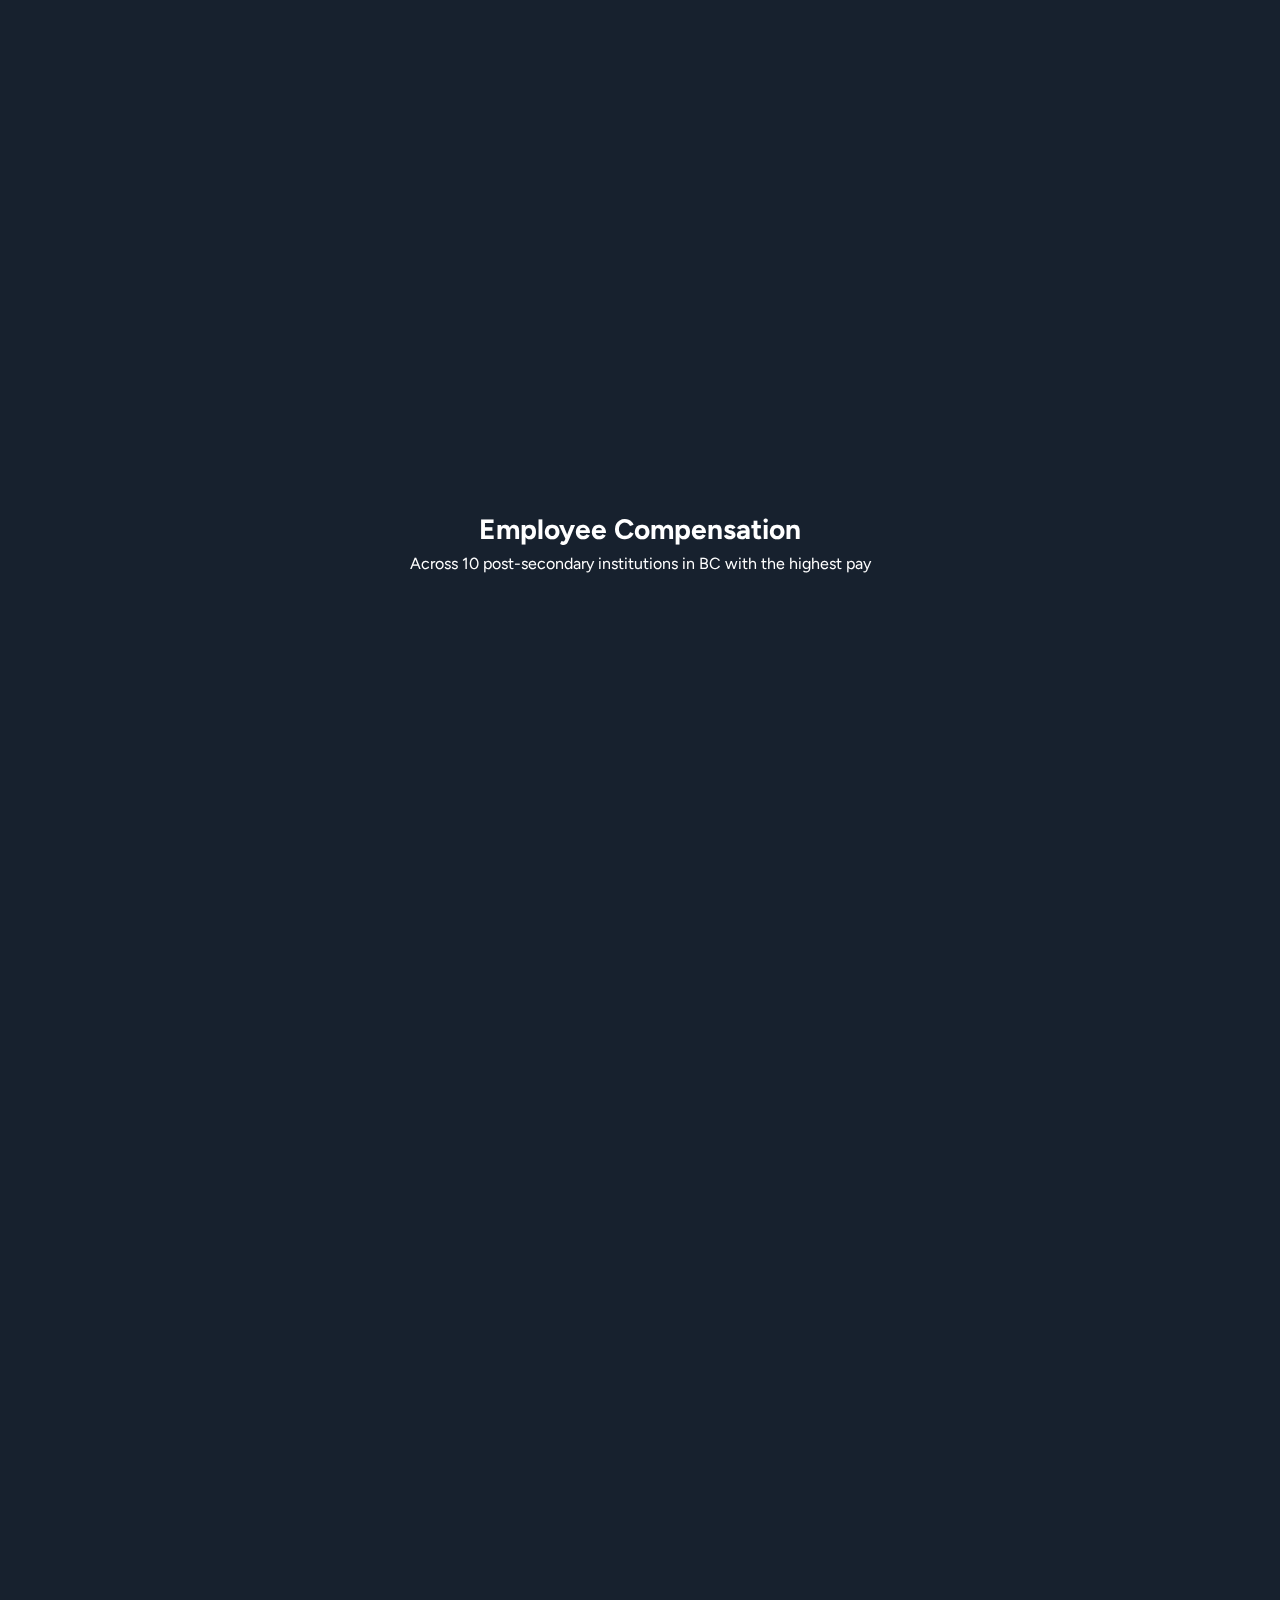
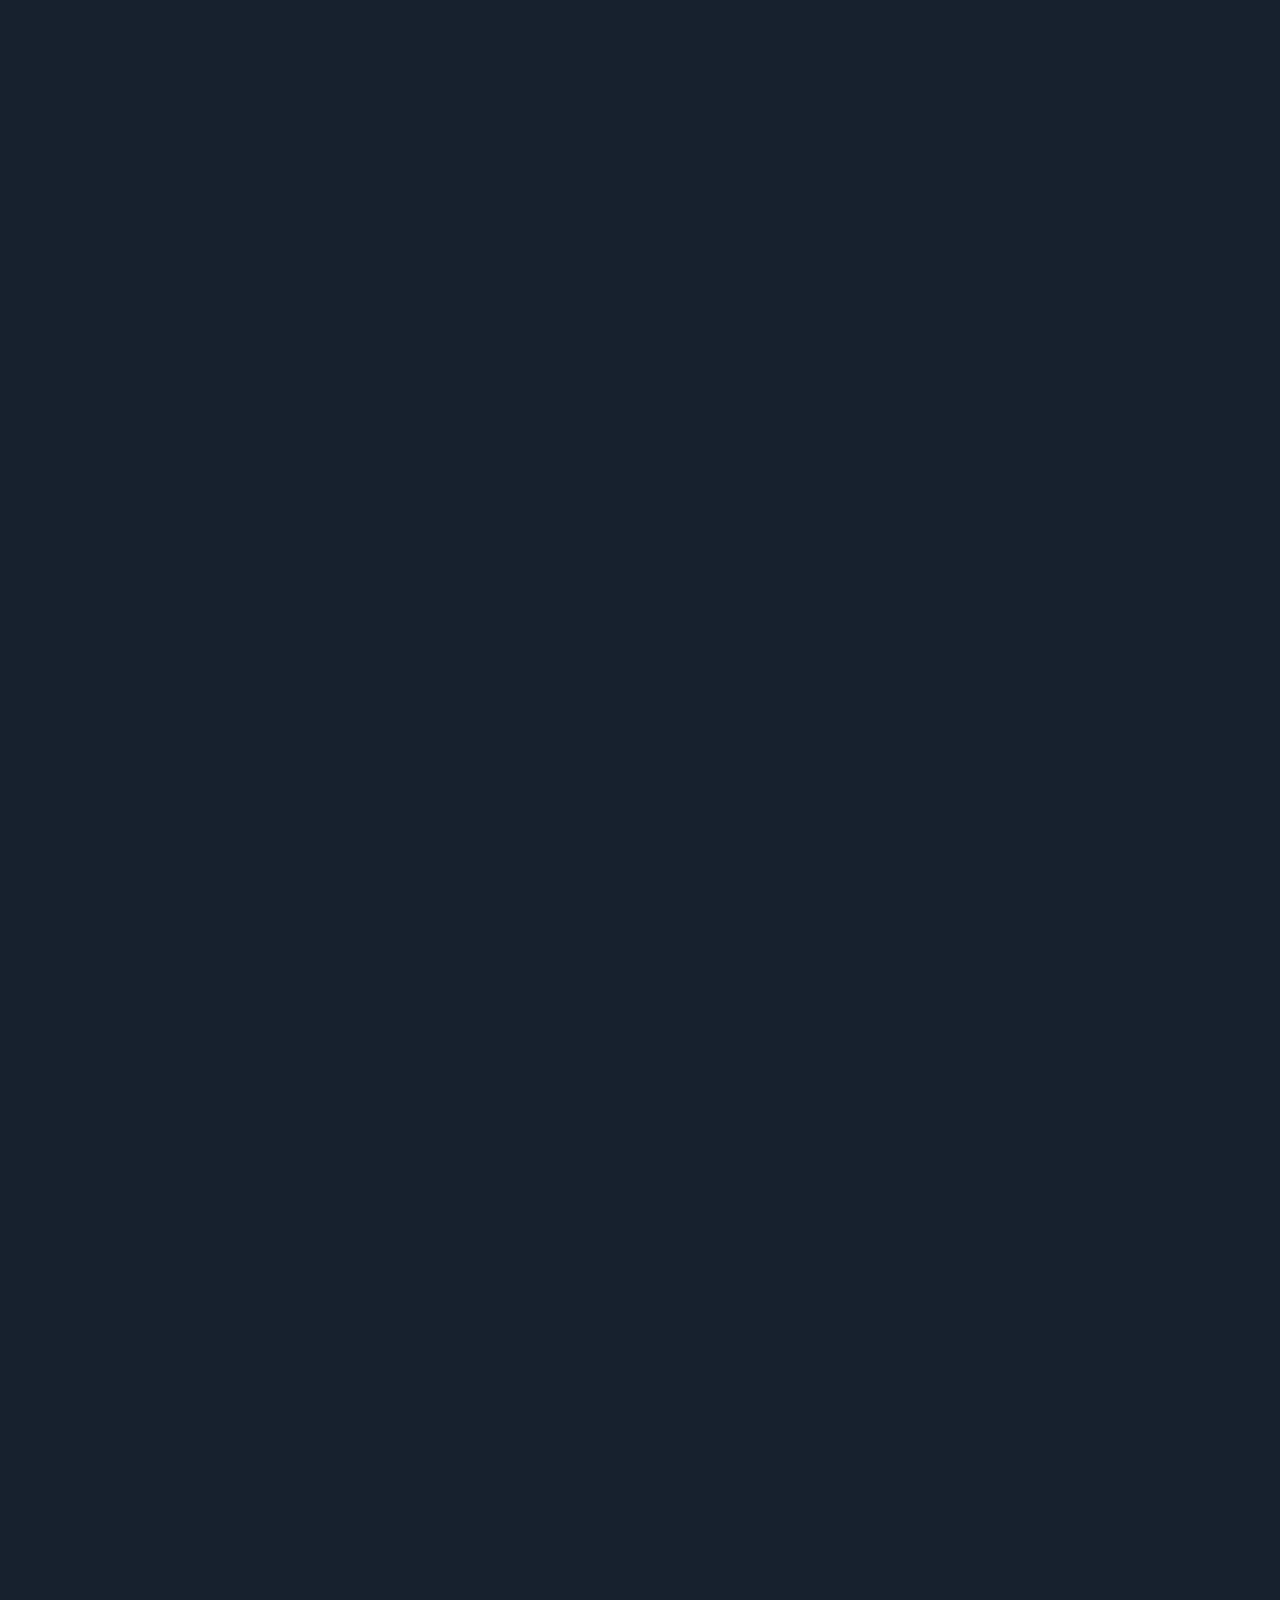
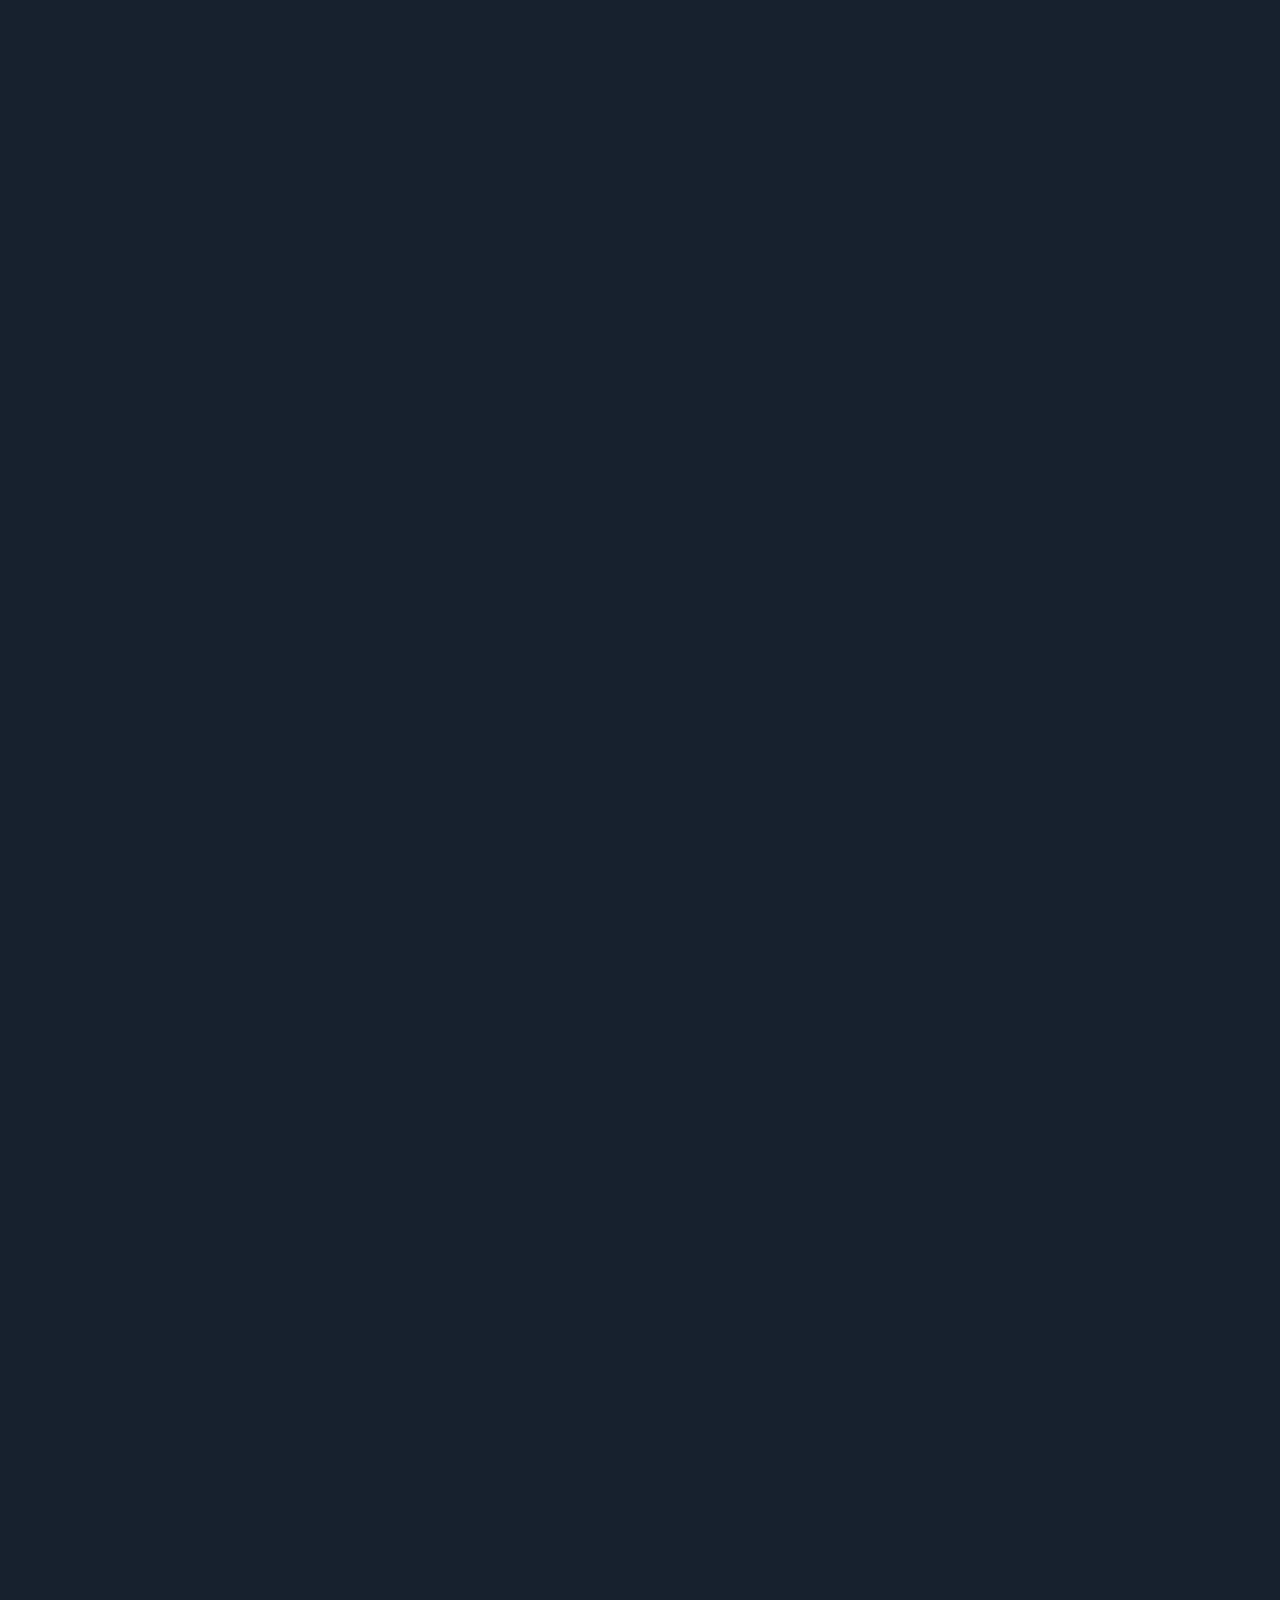
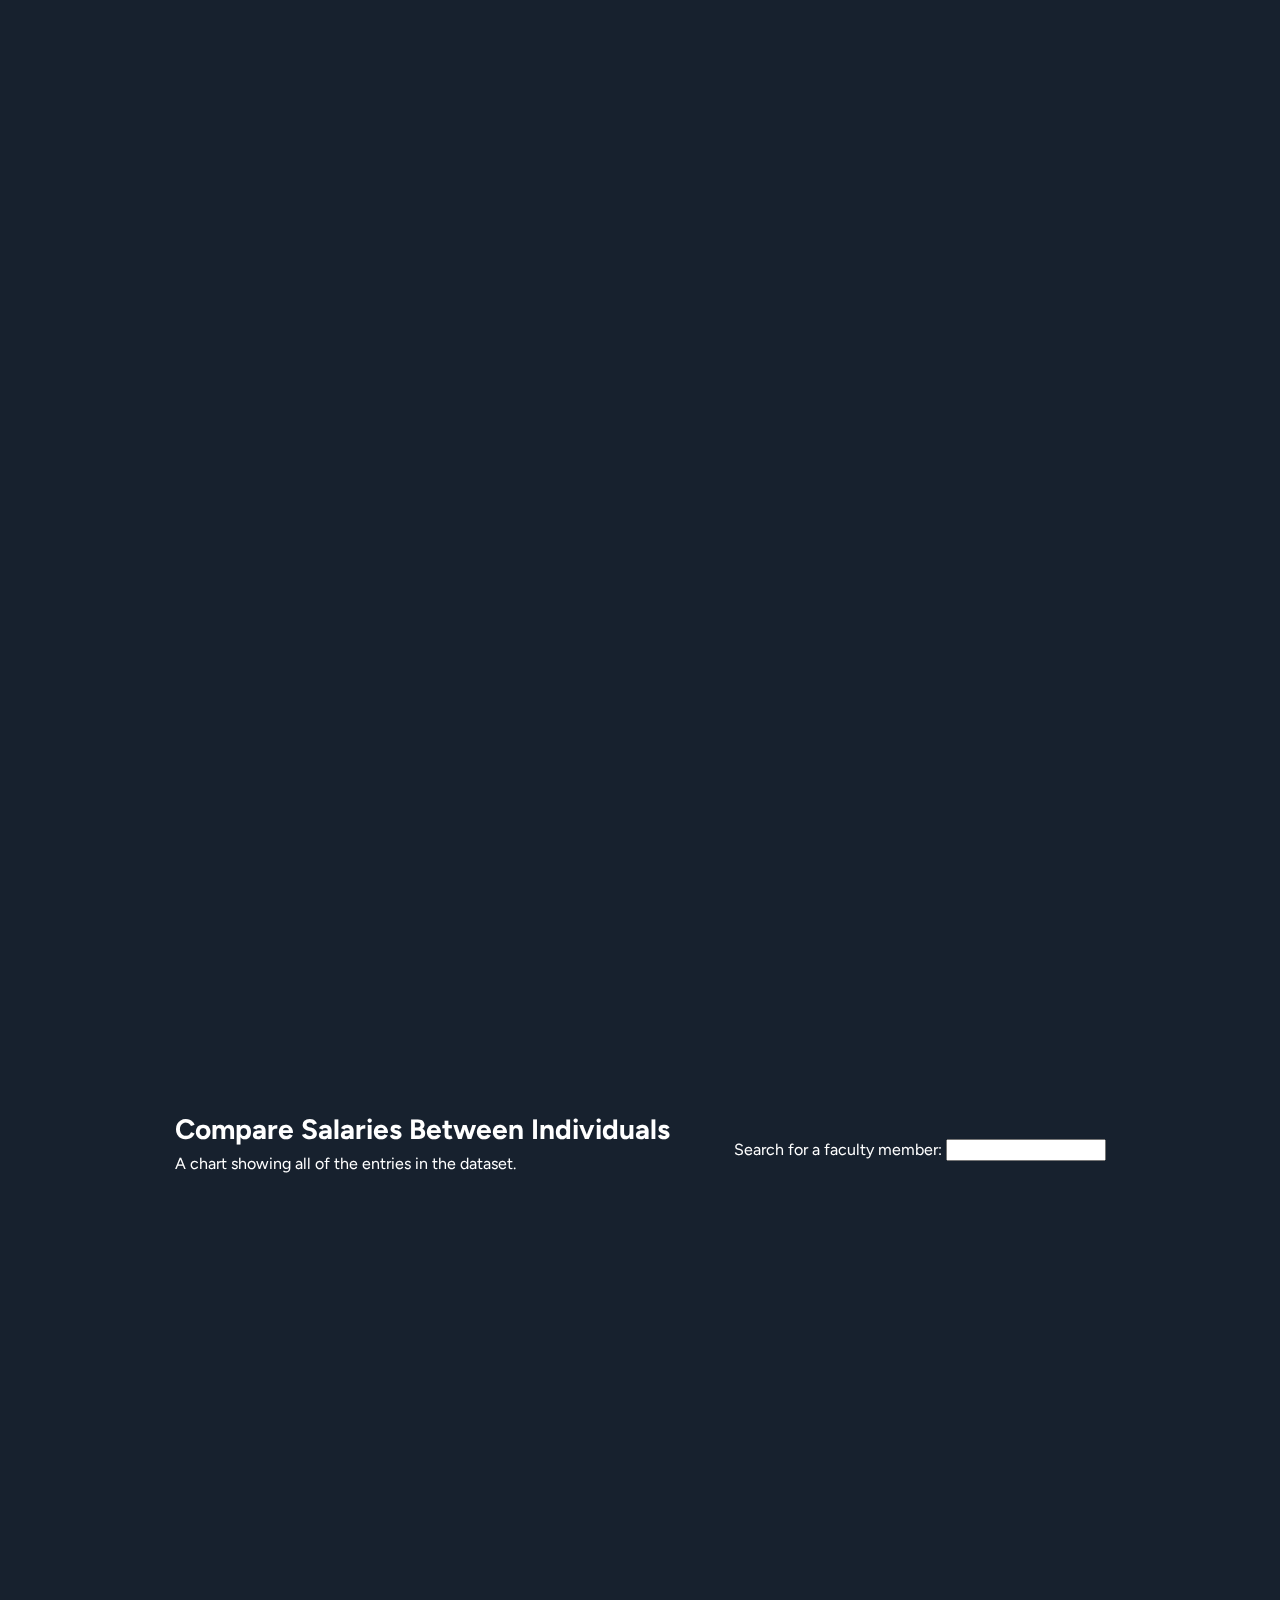
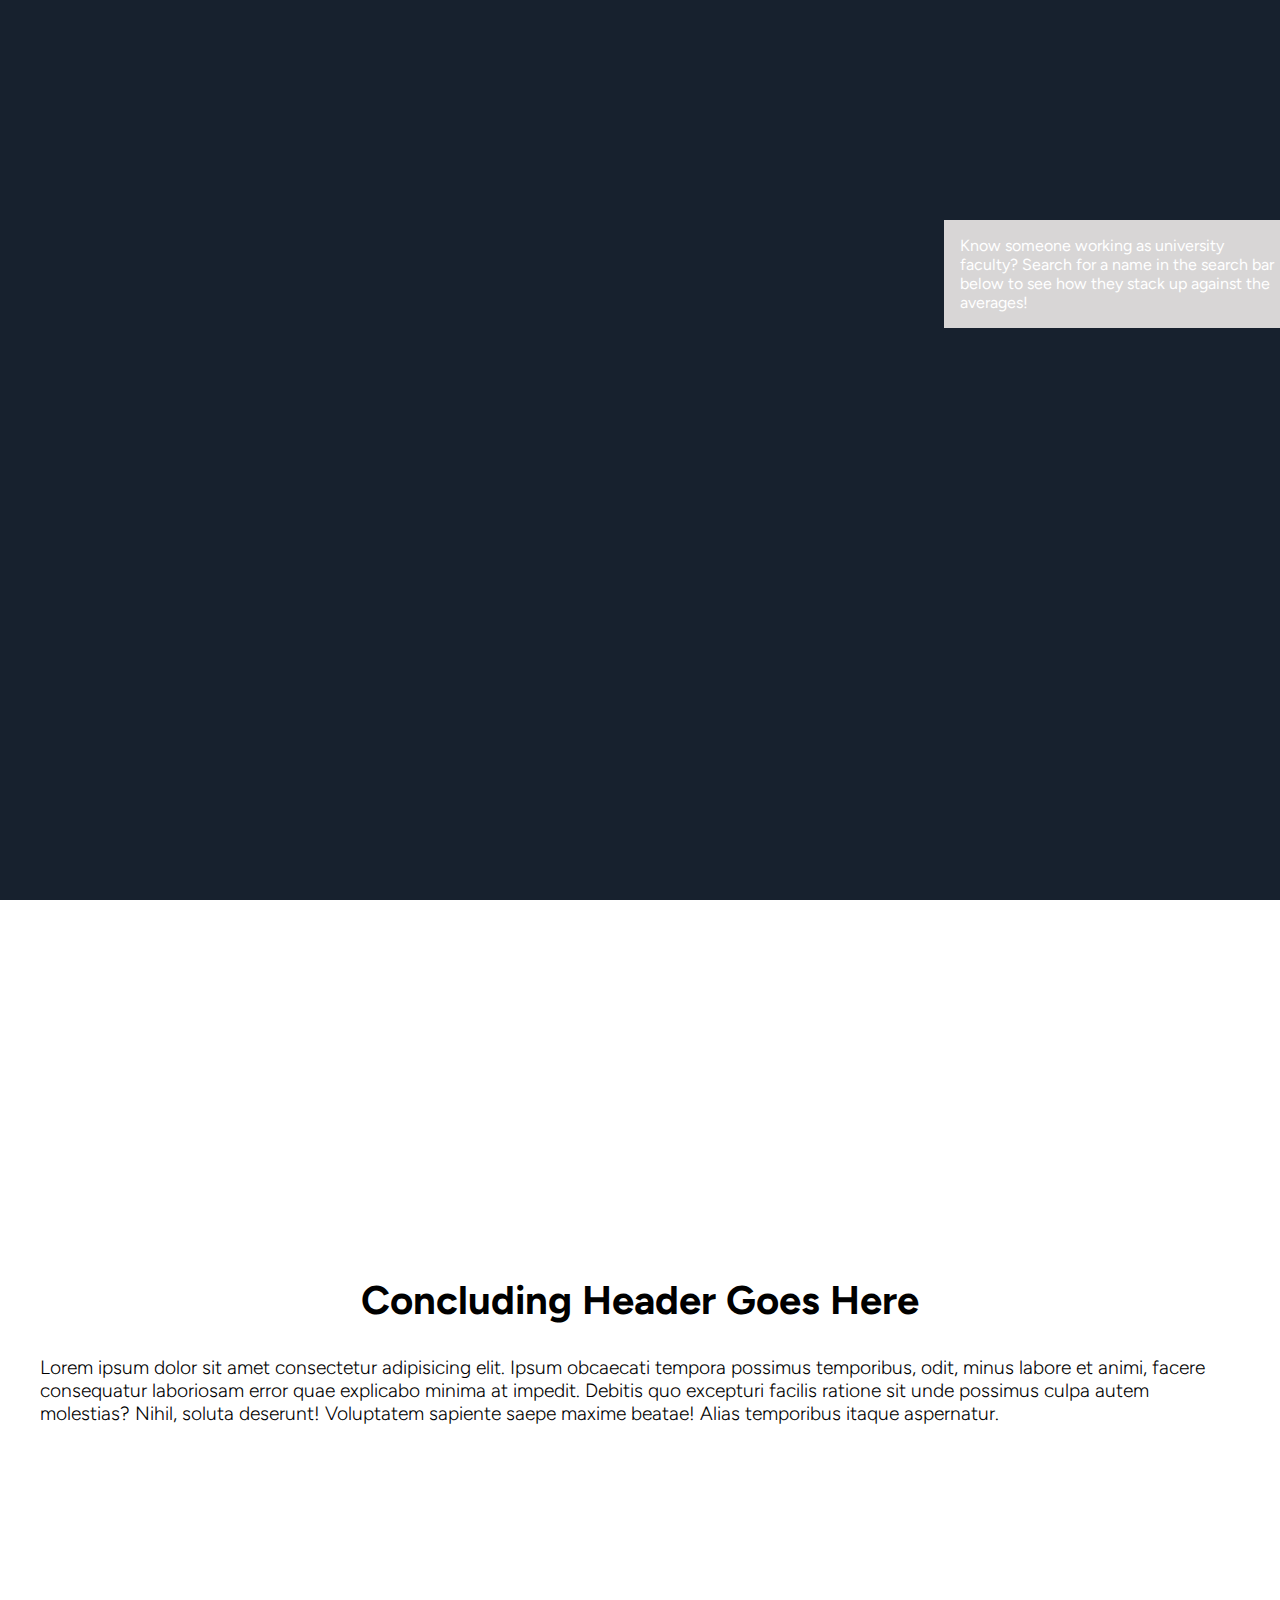
==== commit 92d27f88: "updated for final checkin" ====
--- a/355finalproj/index.html
+++ b/355finalproj/index.html
@@ -7,80 +7,130 @@
     <link rel="stylesheet" href="style.css">
 </head>
 <body>
-    <div class="full text-only" data-step="1">
-        <h1>How much do your professors make?!?!</h1>
-        <p>A lot of money goes into post-secondary education. Your money, tax-payer money, donation money, and more. But where does it all go?</p>
+    <!-- INTRO TITLE -->
+    <div class="full centerPg text-only titlebg"  data-step="1">
+        <h1>UBC staff make HOW MUCH?!?!</h1>
+        <p>A look into the staff compensation at British Columbia's biggest post-secondary institution.</p>
     </div>
-    <div class="full text-only" data-step="2">
-        <h2>Post-Secondary education is expensive.</h2>
-        <p>A lot of money goes into post-secondary education. Your money, tax-payer money, donation money, and more. But where does it all go?</p>
-    </div>
-    <div>
-        <div class="full vis-container visualization1">
-            <h3 class="vis-title" id="vis1title">Approx. Income from Student Tuition</h3>
-            <p class="vis-subtitle" id="vis1subtitle">Across BC's top 4 post-secondary institutions </p>
-            <div id="vis1Container"></div>
-            <p class="vis-small" id="vis1small">Calculated using number of students in 2022/2023 × 2022/2023 tuition</p>
+
+    <!-- INTRO SUBTITLE -->
+    <div class="darkbg">
+        <div class="full text-only" style="flex-direction: row;" data-step="2">
+            <div class="margins column" >
+                <!-- need to make this move to the next line -->
+                <h2 class="infoTitle em-dash">Post-secondary education is a <span class="white">massive investment</span></h2>
+                <p>your money, taxpayer money, donations, and more. But have you ever wondered, where does it all go? Let's pull back the curtain and uncover the story behind the dollars!</p>
+            </div>
+            <div class="margins right-column"> 
+                <img src="images/slide2detail.png">
+            </div>
         </div>
-        <div class="full s3" data-step="3">
-            <div class="text-box">This is the approximate income of each university coming from just tuition alone.</div>
-            <div class="text-box">UBC makes hella money. They have a lot of students. But just how much of it goes to their faculty?</div>
+
+        <!-- VISUALIZATION 1 -->
+        <div>
+            <div class="full centerPg vis-container visualization1">
+                <h3 class="vis-title" id="vis1title">UBC makes ALOT more money from its students</h3>
+                <p class="vis-subtitle" id="vis1subtitle">BC university's revenue from student tuition </p>
+                <div id="vis1Container"></div>
+                <p class="vis-small" id="vis1small">Calculated using number of students in 2022/2023 × 2022/2023 tuition</p>
+            </div>
+            <div class="full s3" data-step="3">
+                <!-- <div class="text-box">This is the approximate income of each university coming from just tuition alone.</div>
+                <div class="text-box">UBC makes hella money. They have a lot of students. But just how much of it goes to their faculty?</div> -->
+            </div>
+            <div class="full s4" data-step="4">
+                <!-- <div class="text-box">This chart shows the average salaries of the top 4 universities in BC.</div>
+                <div class="text-box">UBC's average salary towers over all of the other universities. Why don't we look how the other universities stack up?</div> -->
+            </div>
         </div>
-        <div class="full s4" data-step="4">
-            <div class="text-box">This chart shows the average salaries of the top 4 universities in BC.</div>
-            <div class="text-box">UBC's average salary towers over all of the other universities. Why don't we look how the other universities stack up?</div>
+
+        <!-- NARRATIVE INBETWEEN -->
+        <div class="full text-only" style="flex-direction: row;" data-step="5">
+            <div class="margins column" >
+                <h2 class="infoTitle">
+                    UBC makes so much more money from it's students, 
+                    but pays its staff similarly to the other top BC universities.
+                </h2>
+            </div>
+            <div class="margins right-column"> 
+                <h2 class="infoTitle leftBottomAlign">
+                    So where does that money go?
+                </h2>
+            </div>
+        </div>
+
+        <!-- VISUALIZATION 2 -->
+        <div>
+            <div class="full vis-container visualization2">
+                <h3 class="infoTitle margins" id="vis2title">Let's take a look at UBC's Fiscal Year 2024 Operational Budget</h3>
+                <!-- <p class="vis-subtitle" id="vis2subtitle">Average university staff salary</p> -->
+                <div class="vis2-container">
+                    <div class="vis2-vis-container">
+                        <div class="" id="vis2-1Container"></div>
+                        <div class="" id="vis2-2Container"></div>
+                    </div>
+                    <div class="vis2-text-container">
+                        <p class="vis2-text">UBC spends an overwhelming 1.9 billion dollars, three quarters of its annual operational budget on salaries and benefits for its staff.</p>
+                        <p class="vis2-text white">Looks like that money does go to the staff, but probing further, something is off...</p>
+                    </div>
+                </div>
+            </div>
+            <div class="s6 full centerPg" data-step="6">
+                <!-- <div class="text-box">This is the chart that shows more universities' data compared to UBC. Hover over a bar to see the difference.</div> -->
+            </div>
+            <div class="s7 full centerPg" data-step="7">
+                <div class="text-box">THIS STEP SHOWS THE UBC AND SFU THING TOGETHER (NOT YET IMPLEMENTED)</div>
+            </div>
+        </div>
+
+        <!-- VISUALIZATION 3 -->
+        <div>
+            <div class="full centerPg vis-container">
+                <h3 class="vis-title" id="vis3title">Employee Compensation</h3>
+                <p class="vis-subtitle" id="vis3subtitle">Across 10 post-secondary institutions in BC with the highest pay</p>
+                <div id="vis3Container"></div>
+            </div>
+            <div class="s8 full centerPg" data-step="8">
+                <!-- <div class="text-box">Here you can see the salary of staff members compared to the median line. Hover over each plot to view each persons details</div> -->
+            </div>
+            <div class="s9 full centerPg" data-step="9">
+                <!-- <div class="text-box">Here you can see the salary of staff members compared to the median line. Hover over each plot to view each persons details</div> -->
+            </div>
+            <div class="s10 full centerPg" data-step="10">
+                <!-- <div class="text-box">Here you can see the salary of staff members compared to the median line. Hover over each plot to view each persons details</div> -->
+            </div>
+            <div class="s11 full centerPg" data-step="11">
+                <!-- <div class="text-box">Here you can see the salary of staff members compared to the median line. Hover over each plot to view each persons details</div> -->
+            </div>
+            <div class="s12 full centerPg" data-step="12">
+                <!-- <div class="text-box">Here you can see the salary of staff members compared to the median line. Hover over each plot to view each persons details</div> -->
+            </div>
+
+        </div>
+        <!-- VISUALIZATION 4-->
+        <div>
+            <div class="full centerPg vis-container visualization4">
+                <div class="visualization-container">
+                    <h3 class="vis-title" id="vis4title">Compare Salaries Between Individuals</h3>
+                    <p class="vis-subtitle" id="vis4subtitle">A chart showing all of the entries in the dataset.</p>
+                    <div id="vis4Container"></div>
+                </div>
+                <div class="input-container">
+                    <label for="facultySearch">Search for a faculty member:</label>
+                    <input type="search" name="facultySearch" id="vis4faculty">
+                    <!-- implement showing where they're from here -->
+                </div>
+            </div>
+            <div class="full centerPg s13" data-step="13">
+                <div class="text-box">Know someone working as university faculty? Search for a name in the search bar below to see how they stack up against the averages!</div>
+            </div>
         </div>
     </div>
-    <div>
-        <div class="full vis-container visualization2">
-            <h3 class="vis-title" id="vis2title">Approx. Income from Student Tuition</h3>
-            <p class="vis-subtitle" id="vis2subtitle">Across all of BC's post-secondary institutions with publicly available data</p>
-            <div id="vis2Container"></div>
-            <div class="button-container">
-                <button class="btn" id="vis2salary" onclick="salaryVis2()">See Salaries</button>
-                <button class="btn" id="vis2tuition" onclick="tuitionVis2()">See Tuition</button>
-            </div>
-        </div>
-        <div class="s5 full" data-step="5">
-            <div class="text-box">This is the chart that shows more universities' data compared to UBC. Hover over a bar to see the difference.</div>
-        </div>
-    </div>
-    <div>
-        <div class="full vis-container">
-          <h3 class="vis-title" id="vis3title">Employee Compensation</h3>
-          <p class="vis-subtitle" id="vis3subtitle">Across 10 post-secondary institutions in BC with the highest pay</p>
-          <div id="vis3Container"></div>
-          <div class="button-container">
-            <button id="zoomOutButton">Zoom Out</button>
-            <button id="zoomInButton">Zoom In</button>
-        </div>
-        </div>
-        <div class="s6 full" data-step="6">
-          <div class="text-box">Here you can see the salary of staff members compared to the median line. Hover over each plot to view each persons details</div>
-      </div>
-    </div>
-    <div>
-        <div class="full vis-container visualization4">
-            <div class="visualization-container">
-                <h3 class="vis-title" id="vis4title">Compare Salaries Between Individuals</h3>
-                <p class="vis-subtitle" id="vis4subtitle">A chart showing all of the entries in the dataset.</p>
-                <div id="vis4Container"></div>
-            </div>
-            <div class="input-container">
-                <label for="facultySearch">Search for a faculty member:</label>
-                <input type="search" name="facultySearch" id="vis4faculty">
-                <!-- implement showing where they're from here -->
-            </div>
-        </div>
-        <div class="full s7" data-step="7">
-            <div class="text-box">Know someone working as university faculty? Search for a name in the search bar below to see how they stack up against the averages!</div>
-        </div>
-    </div>
-    <div class="full text-only" data-step="8">
+    <div class="full centerPg text-only" data-step="14">
         <h2>Concluding Header Goes Here</h2>
         <p>Lorem ipsum dolor sit amet consectetur adipisicing elit. Ipsum obcaecati tempora possimus temporibus, odit, minus labore et animi, facere consequatur laboriosam error quae explicabo minima at impedit. Debitis quo excepturi facilis ratione sit unde possimus culpa autem molestias? Nihil, soluta deserunt! Voluptatem sapiente saepe maxime beatae! Alias temporibus itaque aspernatur.</p>
     </div>
-    <div class="full text-only" data-step="9">
+    <div class="full centerPg text-only" data-step="15">
         <h2>Credits</h2>
         <ul>
             <li>
@@ -101,11 +151,12 @@
       <button id="prev-step">Previous</button>
       <button id="next-step">Next</button>
     </div>
+    <div id="tooltip"></div>
     <!-- Include the D3.js library -->
     <script src="https://d3js.org/d3.v7.min.js"></script>
     <script type="module" src="scroll.js"></script>
     <script type="module" src="vis-one.js"></script>
-    <script type="module" src="vis-two.js"></script>
+    <script type="module" src="vis2alt.js"></script>
     <script type="module" src="vis-three.js"></script>
     <script type="module" src="vis-four.js"></script>
 </body>
--- a/355finalproj/style.css
+++ b/355finalproj/style.css
@@ -13,12 +13,82 @@
   align-items: center;
 }
 
+.titlebg{
+  background-repeat: repeat;
+  background-image: url(images/titlebg.png);
+}
+
 .full {
   height: 100vh;
-  display: flex;
-  flex-direction: column;
+  width: 100vw;
+  display: flex;
+  flex-direction: column;
+}
+.centerPg {
   align-items: center;
   justify-content: center;
+}
+
+.column {
+  flex: 1;
+  width: 50%;
+}
+
+.right-column {
+  flex: 1; 
+  display: flex;
+  justify-content: flex-end; 
+  
+}
+
+.darkbg {
+  background-color: #17212E;
+  color: #fff;
+}
+
+.margins {
+  margin-top: 80px;
+  margin-bottom: 80px;
+  margin-right: 80px;
+  margin-left: 80px;
+}
+
+/* CSS FOR HEADER STYLING */
+
+.infoTitle {
+  align-items: start;
+  font-size: 2rem;
+  color: #E1F8EE;
+}
+
+@media (min-width: 64rem) {
+
+  .infoTitle {
+    font-size: 2.5rem;
+  }
+
+}
+
+@media (min-width: 98rem) {
+
+  .infoTitle {
+    font-size: 4rem;
+  }
+
+}
+
+.white {
+  color: white;
+}
+
+.em-dash::after {
+  content: "—";
+}
+
+.leftBottomAlign {
+  text-align: end;
+  display: flex;
+  align-self: flex-end;
 }
 
 .vis-container {
@@ -85,6 +155,11 @@
   font-weight: 700;
 }
 
+.vis2Title {
+  font-size: 4em;
+  align-self: center;
+}
+
 p {
   font-size: 1.2rem;
   font-weight: 300;
@@ -105,9 +180,12 @@
 /* VISUALIZATION 1 STYLING */
 
 .vis-container.visualization1 {
-  align-items: unset;
-  margin-right: auto;
-  margin-left: auto;
+  display: flex; 
+  flex-direction: column; 
+  justify-content: center; 
+  align-items: center; 
+  margin: 0 auto;
+  width: 80vw; 
 }
 
 .s3 .text-box:first-child {
@@ -140,6 +218,34 @@
   align-items: unset;
   margin-right: auto;
   margin-left: auto;
+  /* display: flex; 
+  flex-direction: column; 
+  justify-content: center; 
+  align-items: center; 
+  margin: 0 auto;
+  width: 80vw;  */
+}
+
+.vis2-container {
+  display: flex;
+}
+
+.vis2-vis-container {
+  display: flex;
+  flex-direction: column;
+  justify-content: space-between;
+}
+
+.vis2-text-container {
+  display: flex;
+  flex-direction: column;
+  justify-content: space-between;
+}
+
+.vis2-text {
+  color: #E1F8EE;
+  font-size: 2.125rem;
+  font-weight: 600;
 }
 
 .s5 .text-box {
@@ -154,6 +260,18 @@
   position: relative;
   top: -14rem;
   left: 23rem;
+}
+
+#tooltip {
+  position: absolute;
+  background-color: white;
+  border: 1px solid black;
+  border-radius: 5px;
+  padding: 8px;
+  font-size: 12px;
+  pointer-events: none;
+  opacity: 0; /* Initially hidden */
+  z-index: 100;
 }
 
 /* VISUALIZATION 4 STYLING */
@@ -167,7 +285,7 @@
   gap: 4rem;
 }
 
-.s7 .text-box {
+.s13 .text-box {
   position: relative;
   top: -11rem;
   left: 30rem;
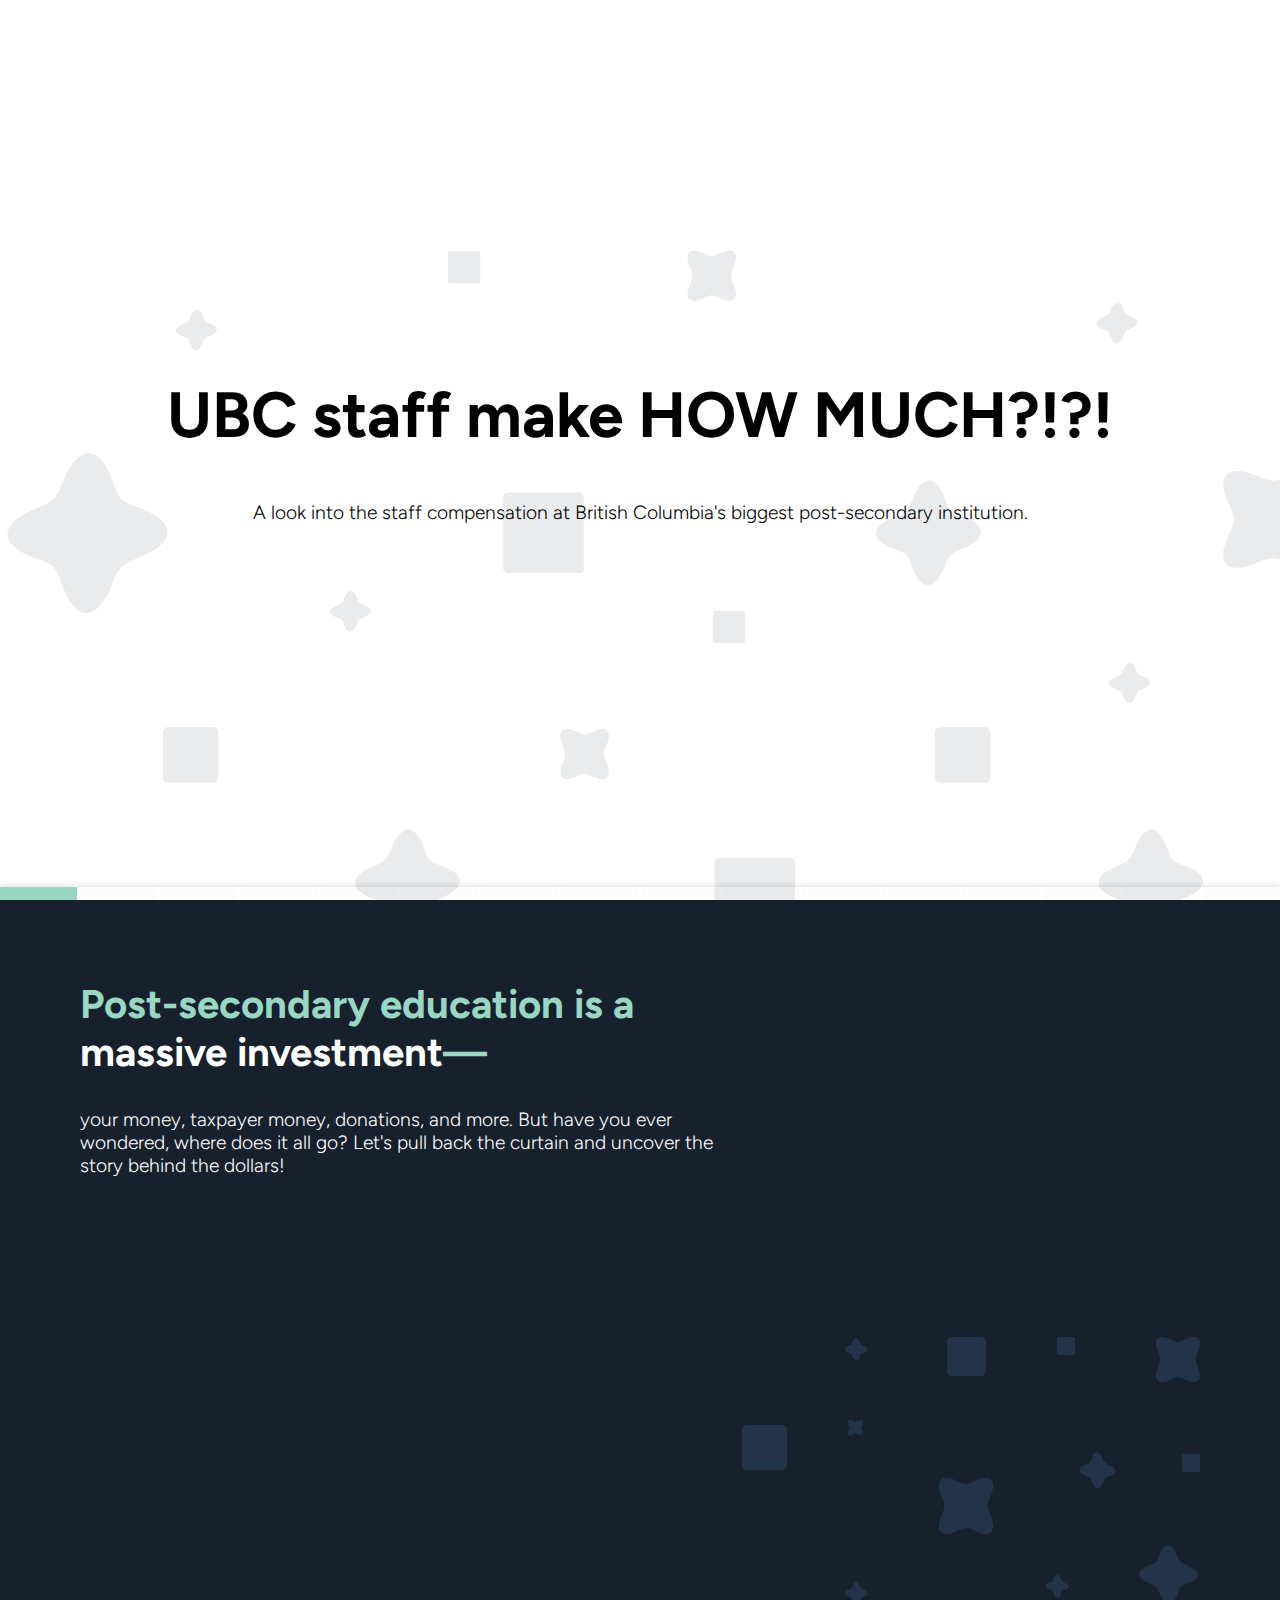
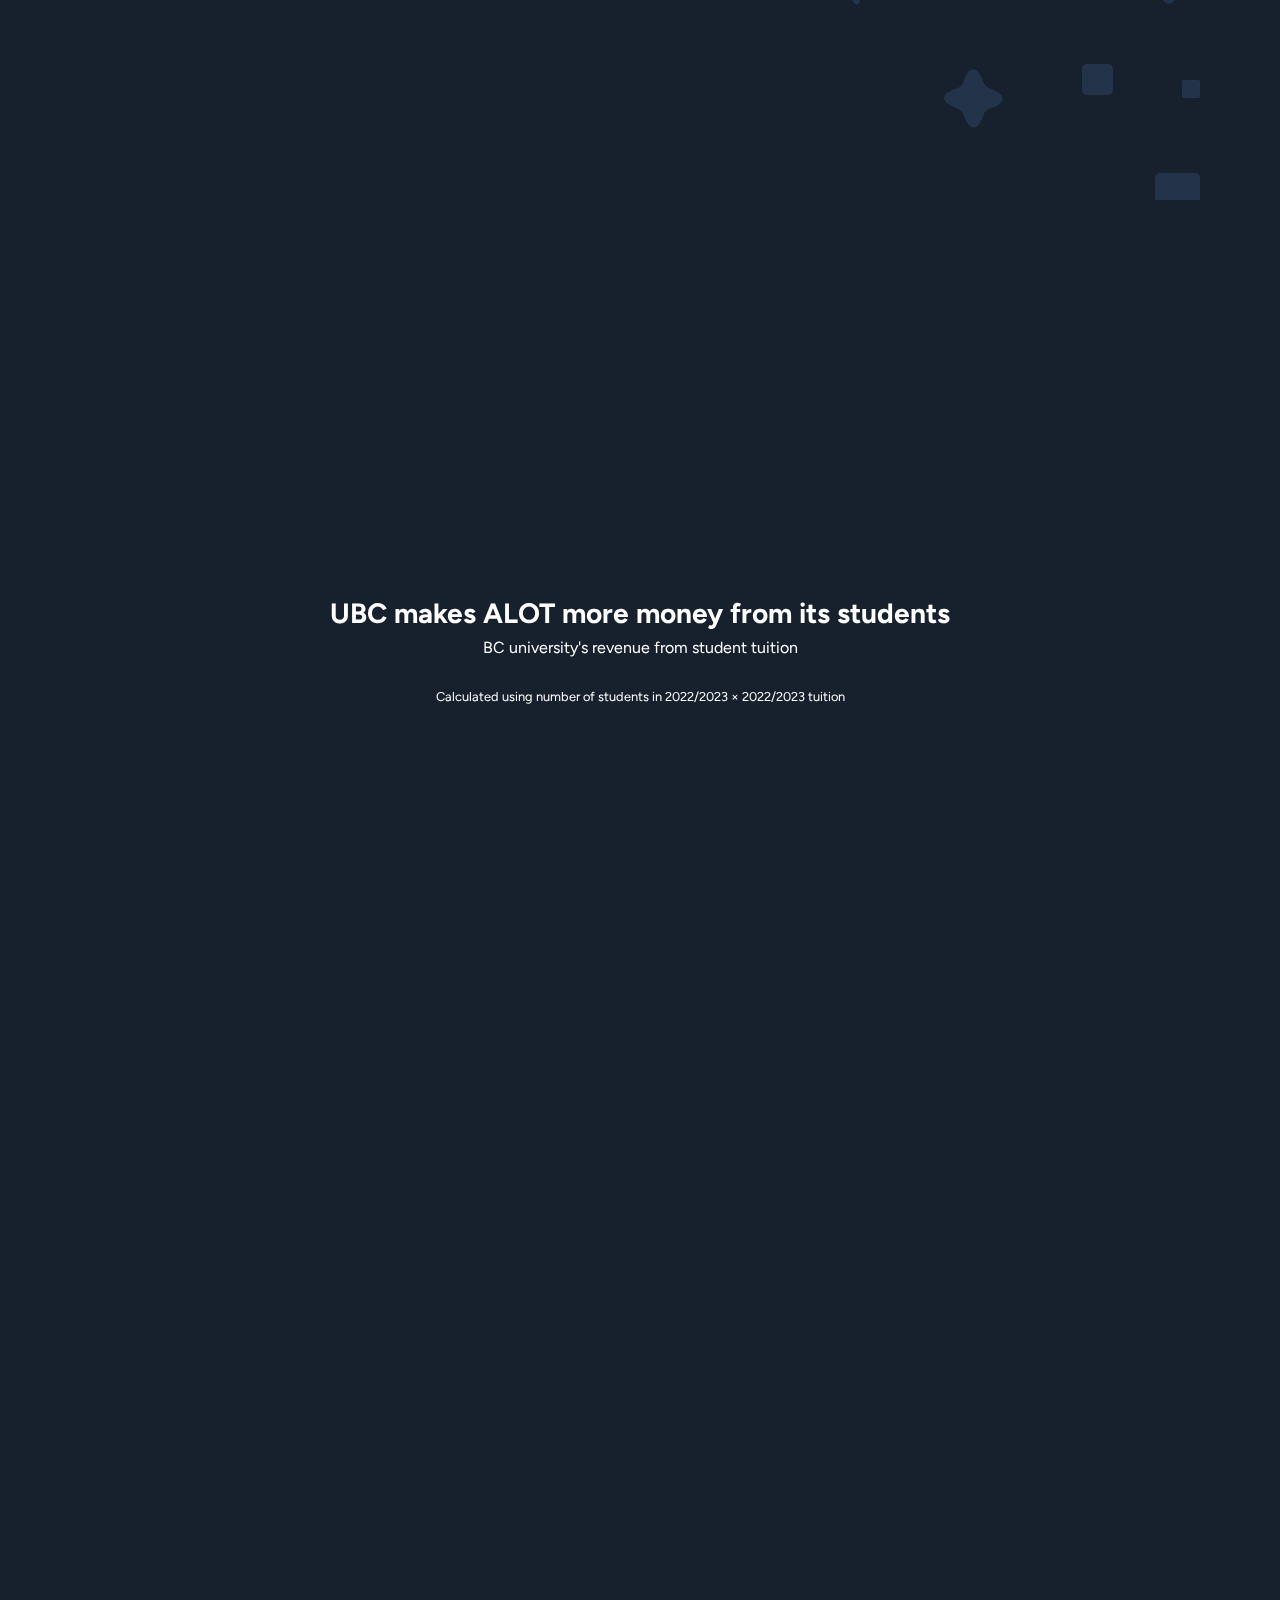
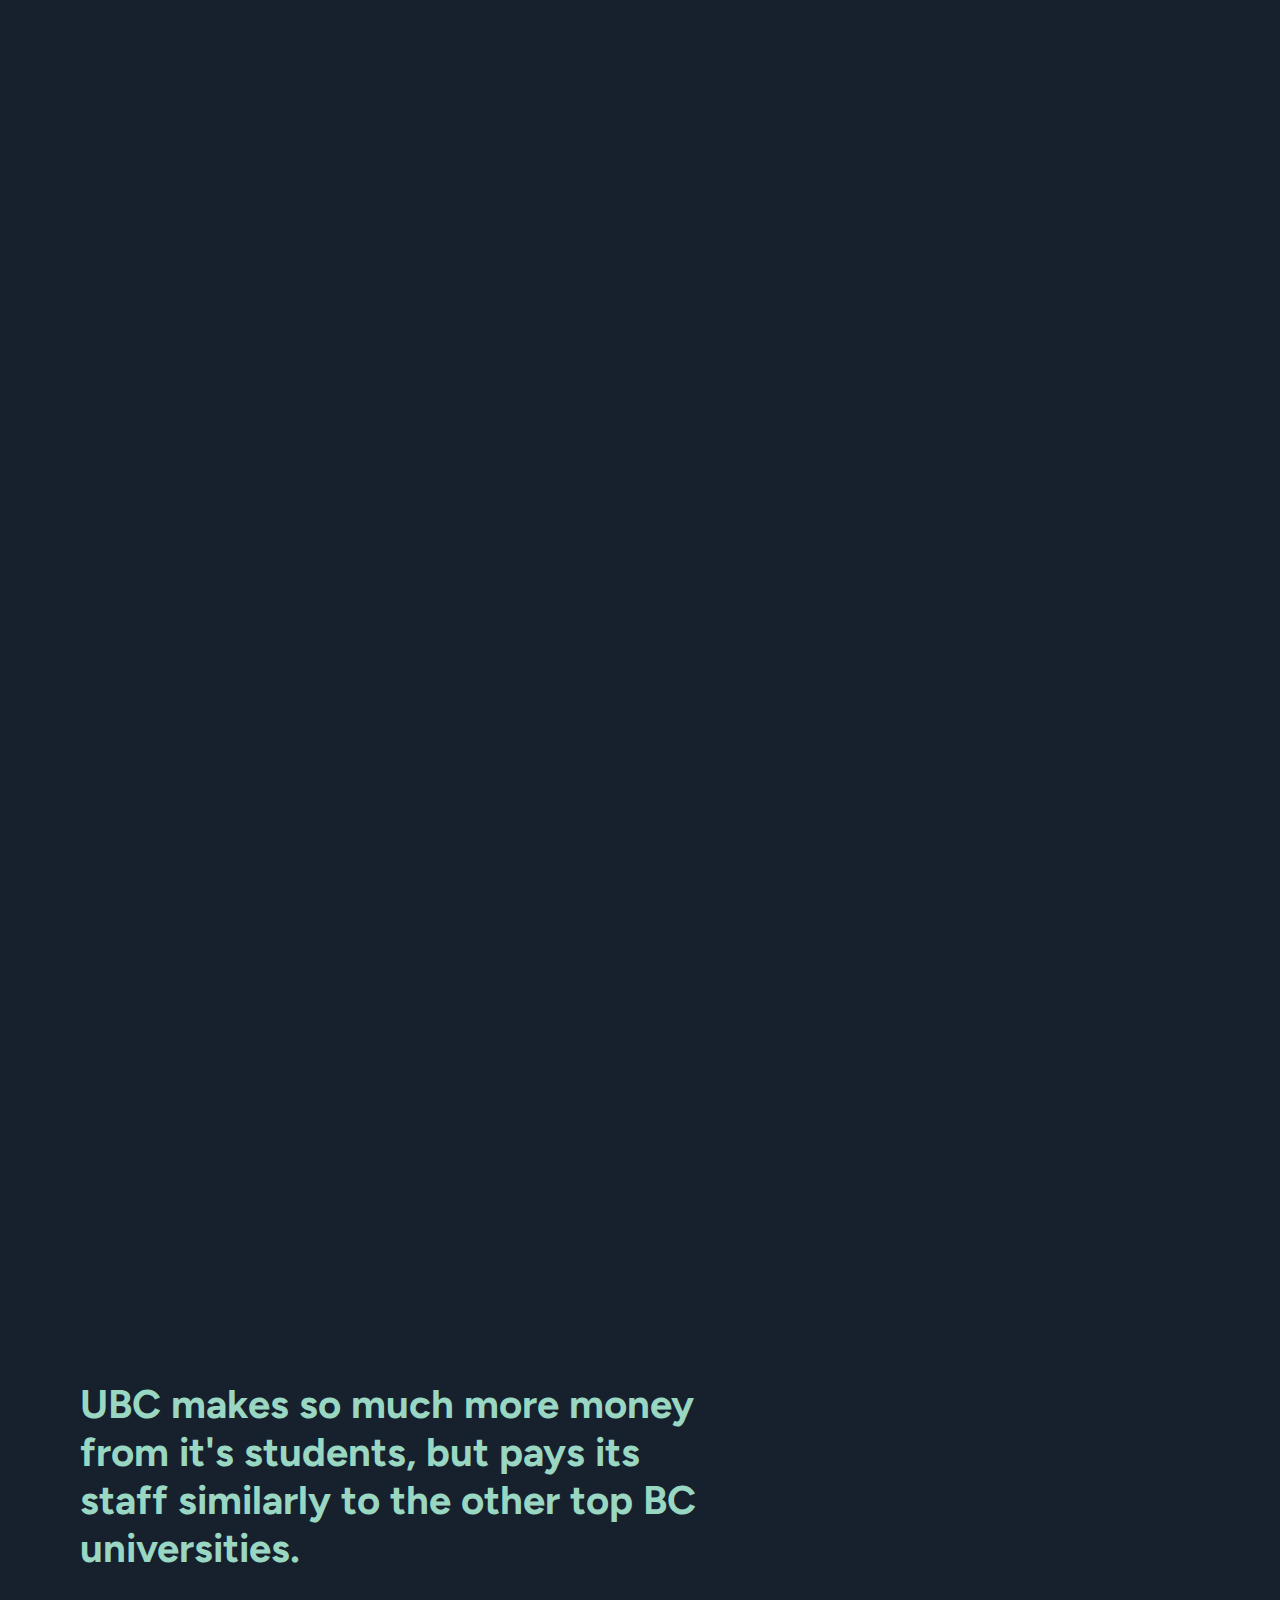
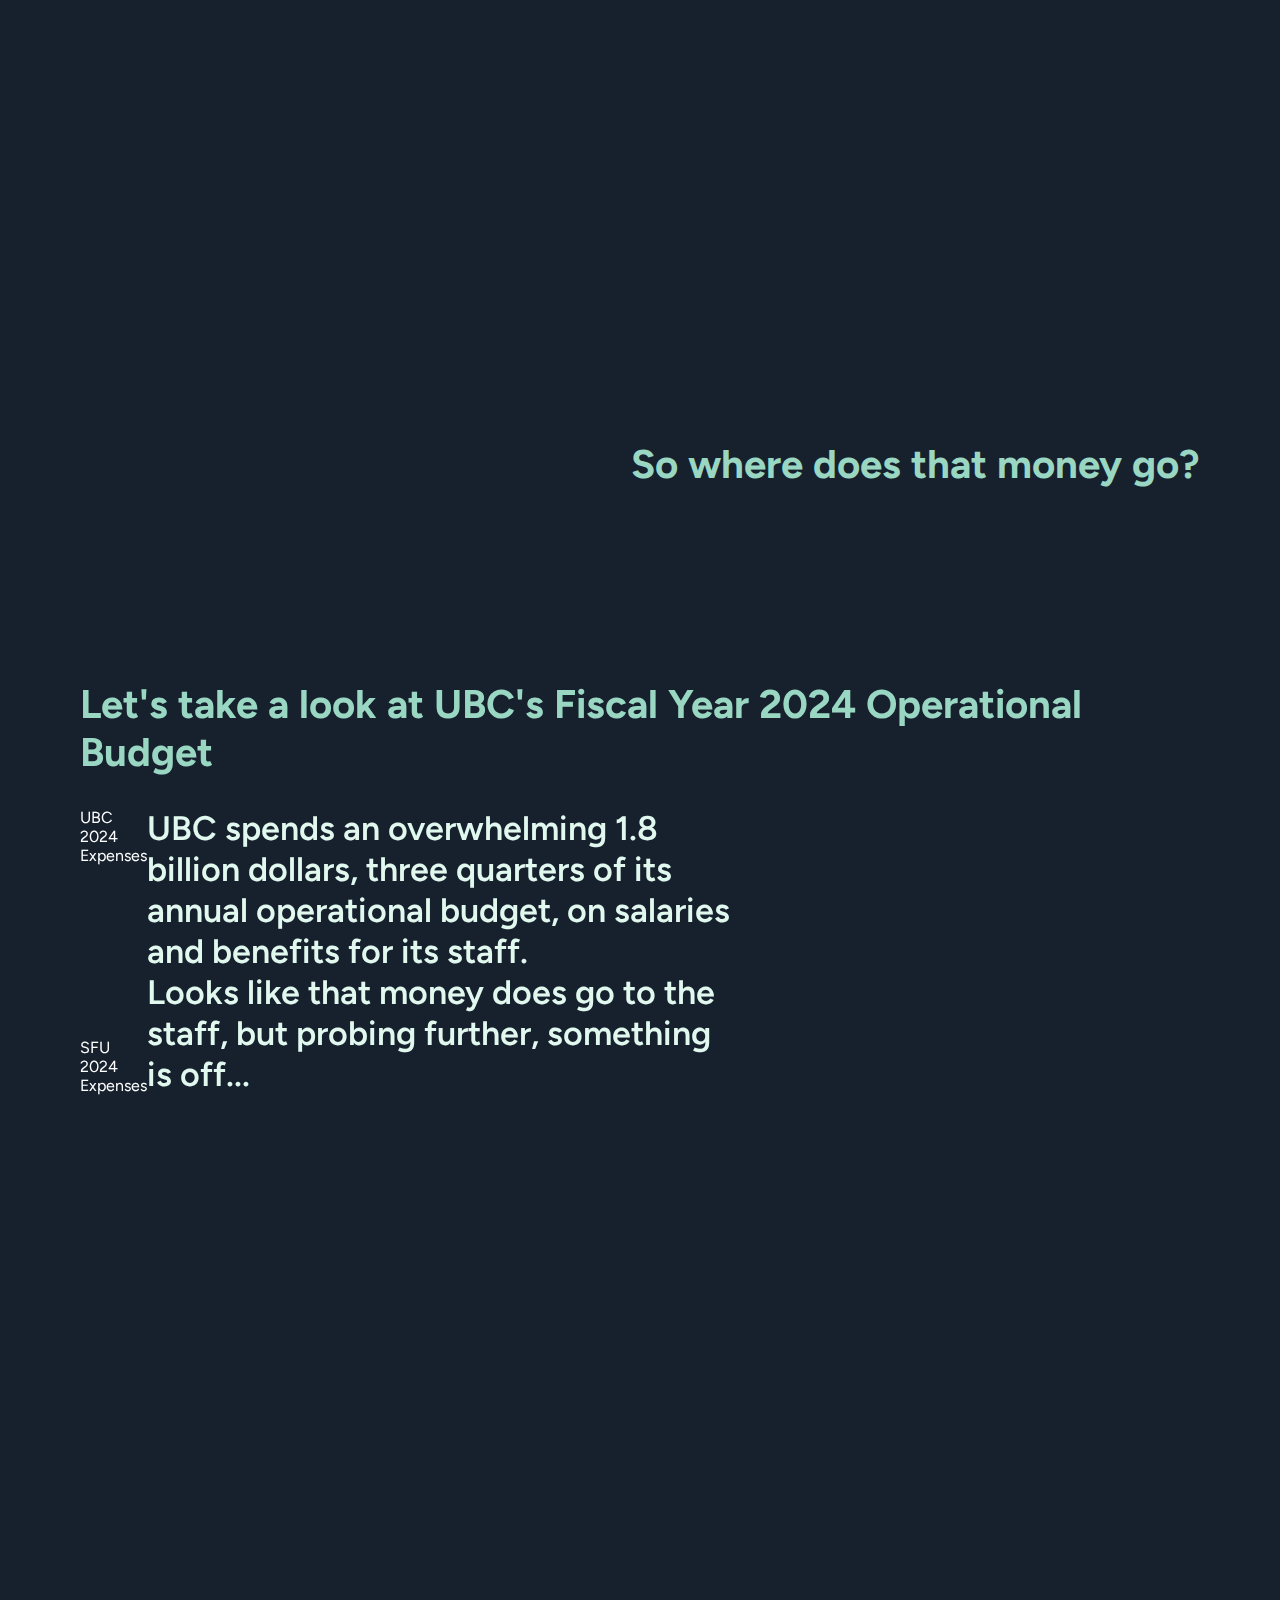
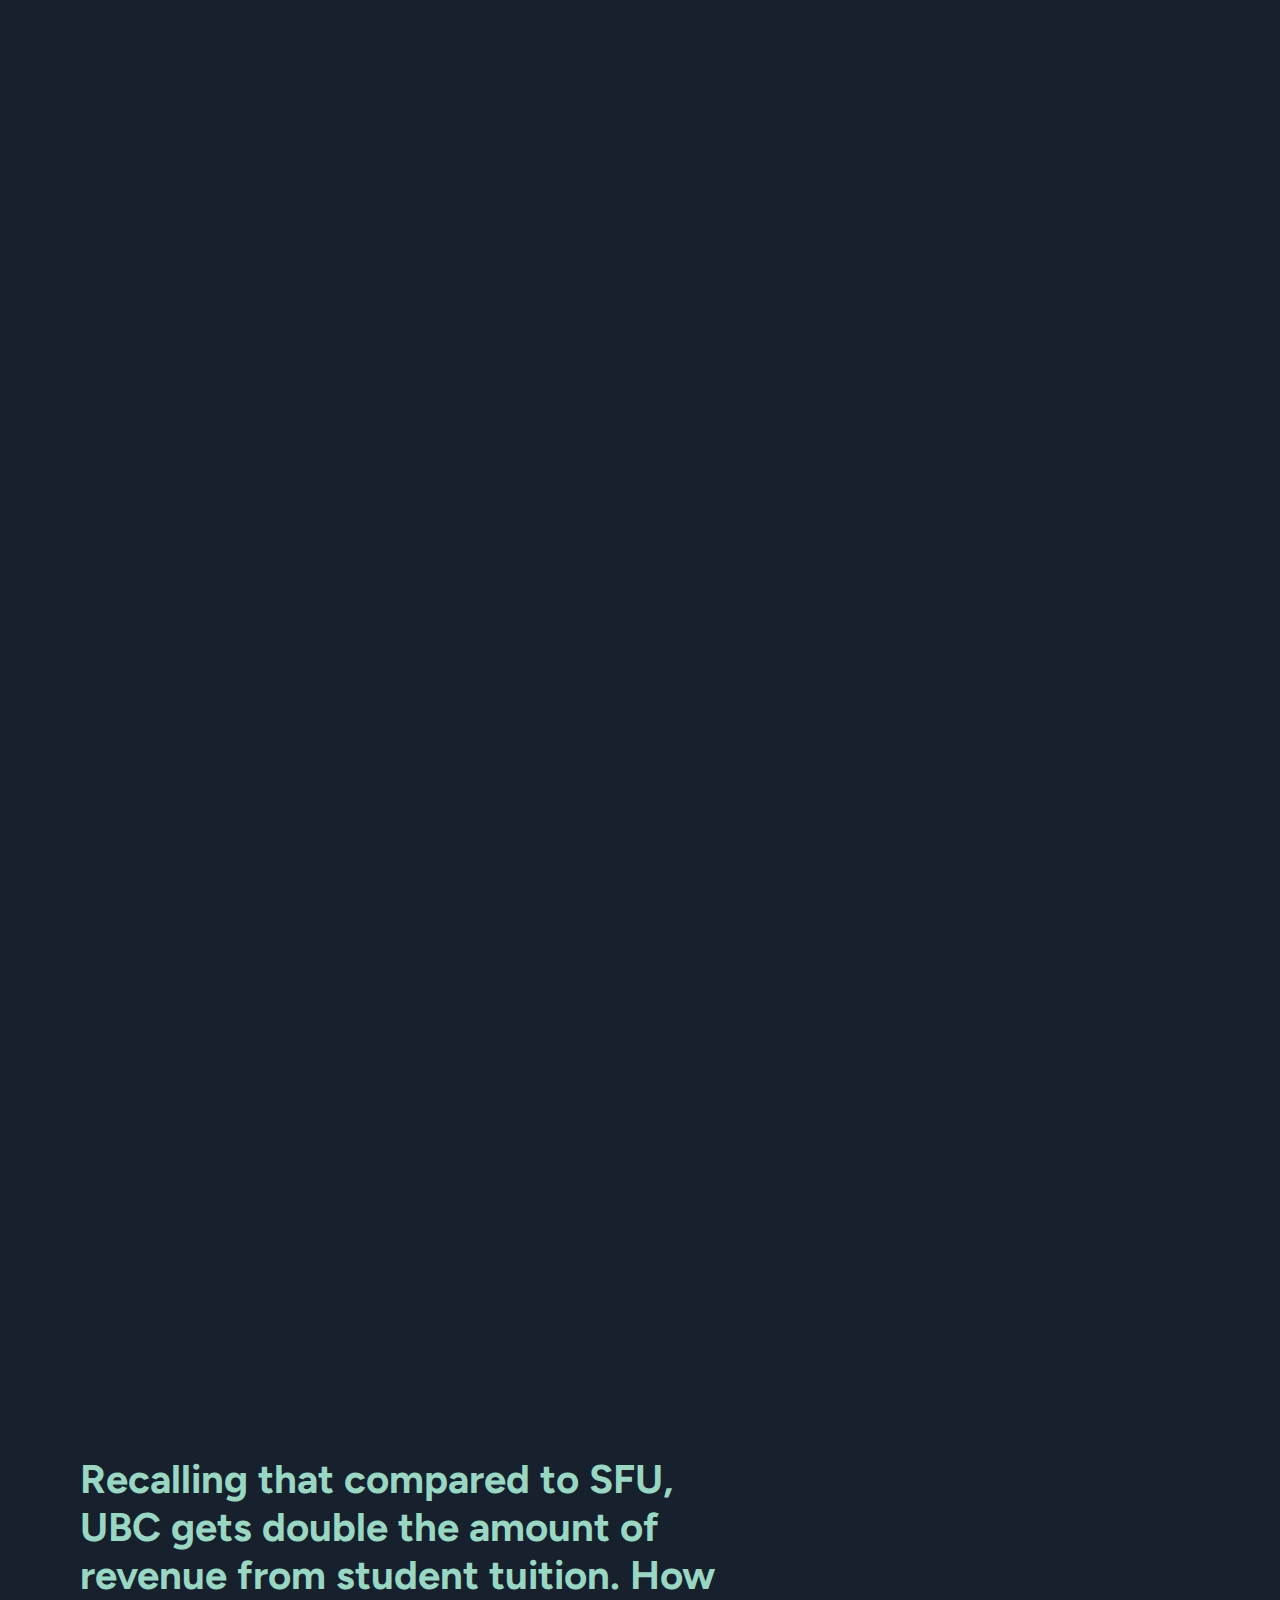
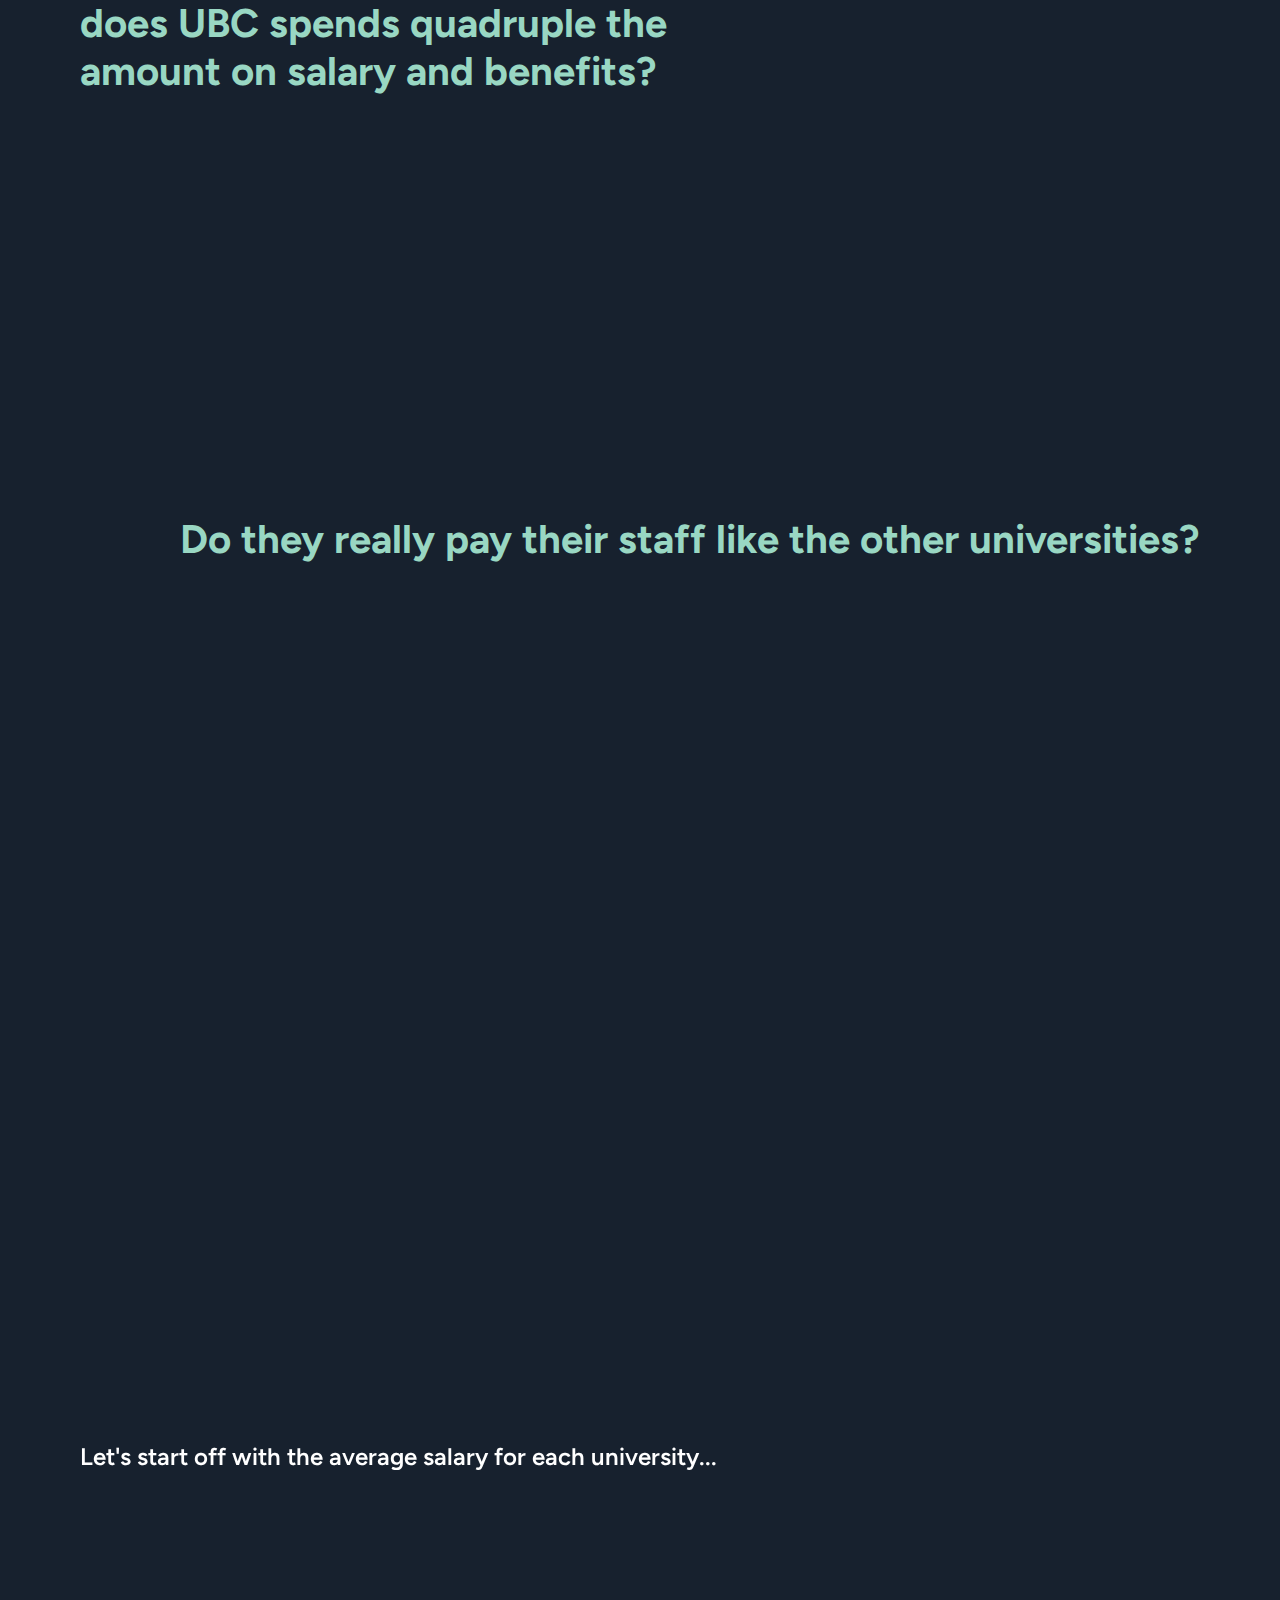
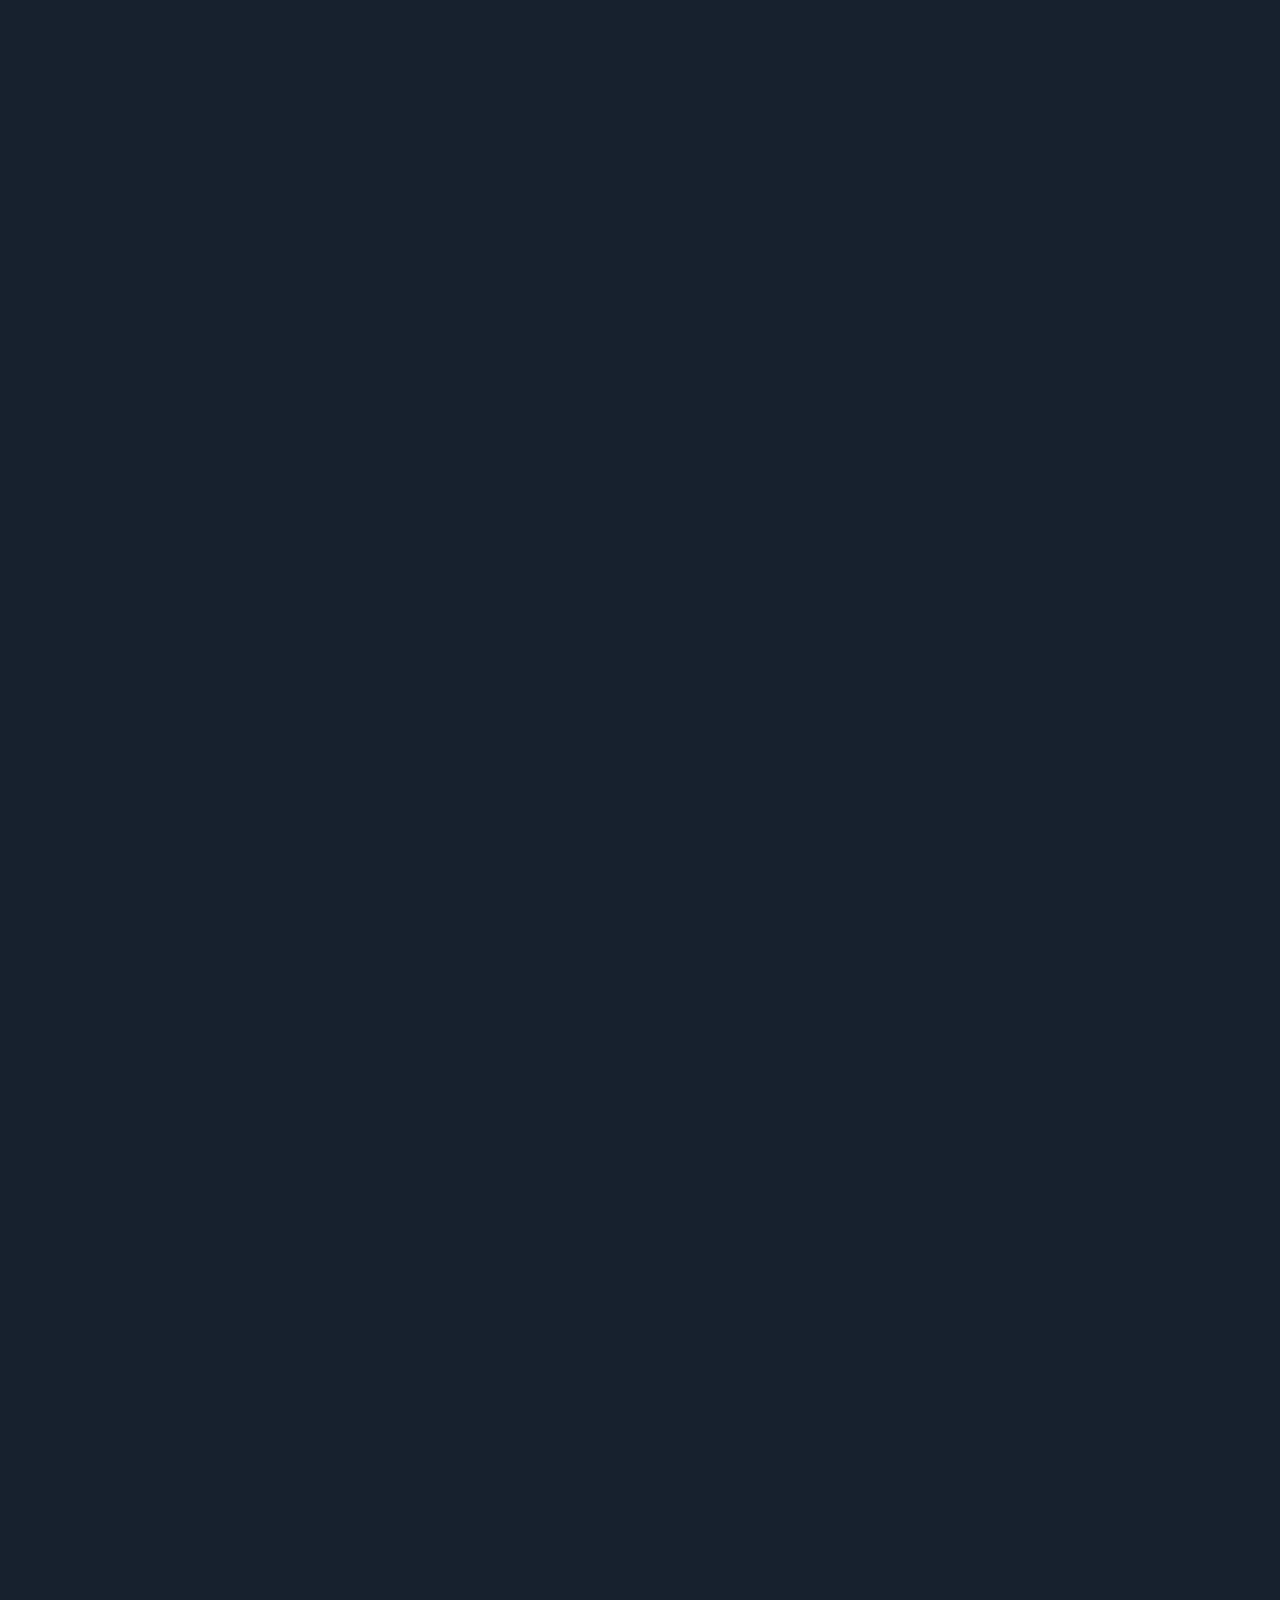
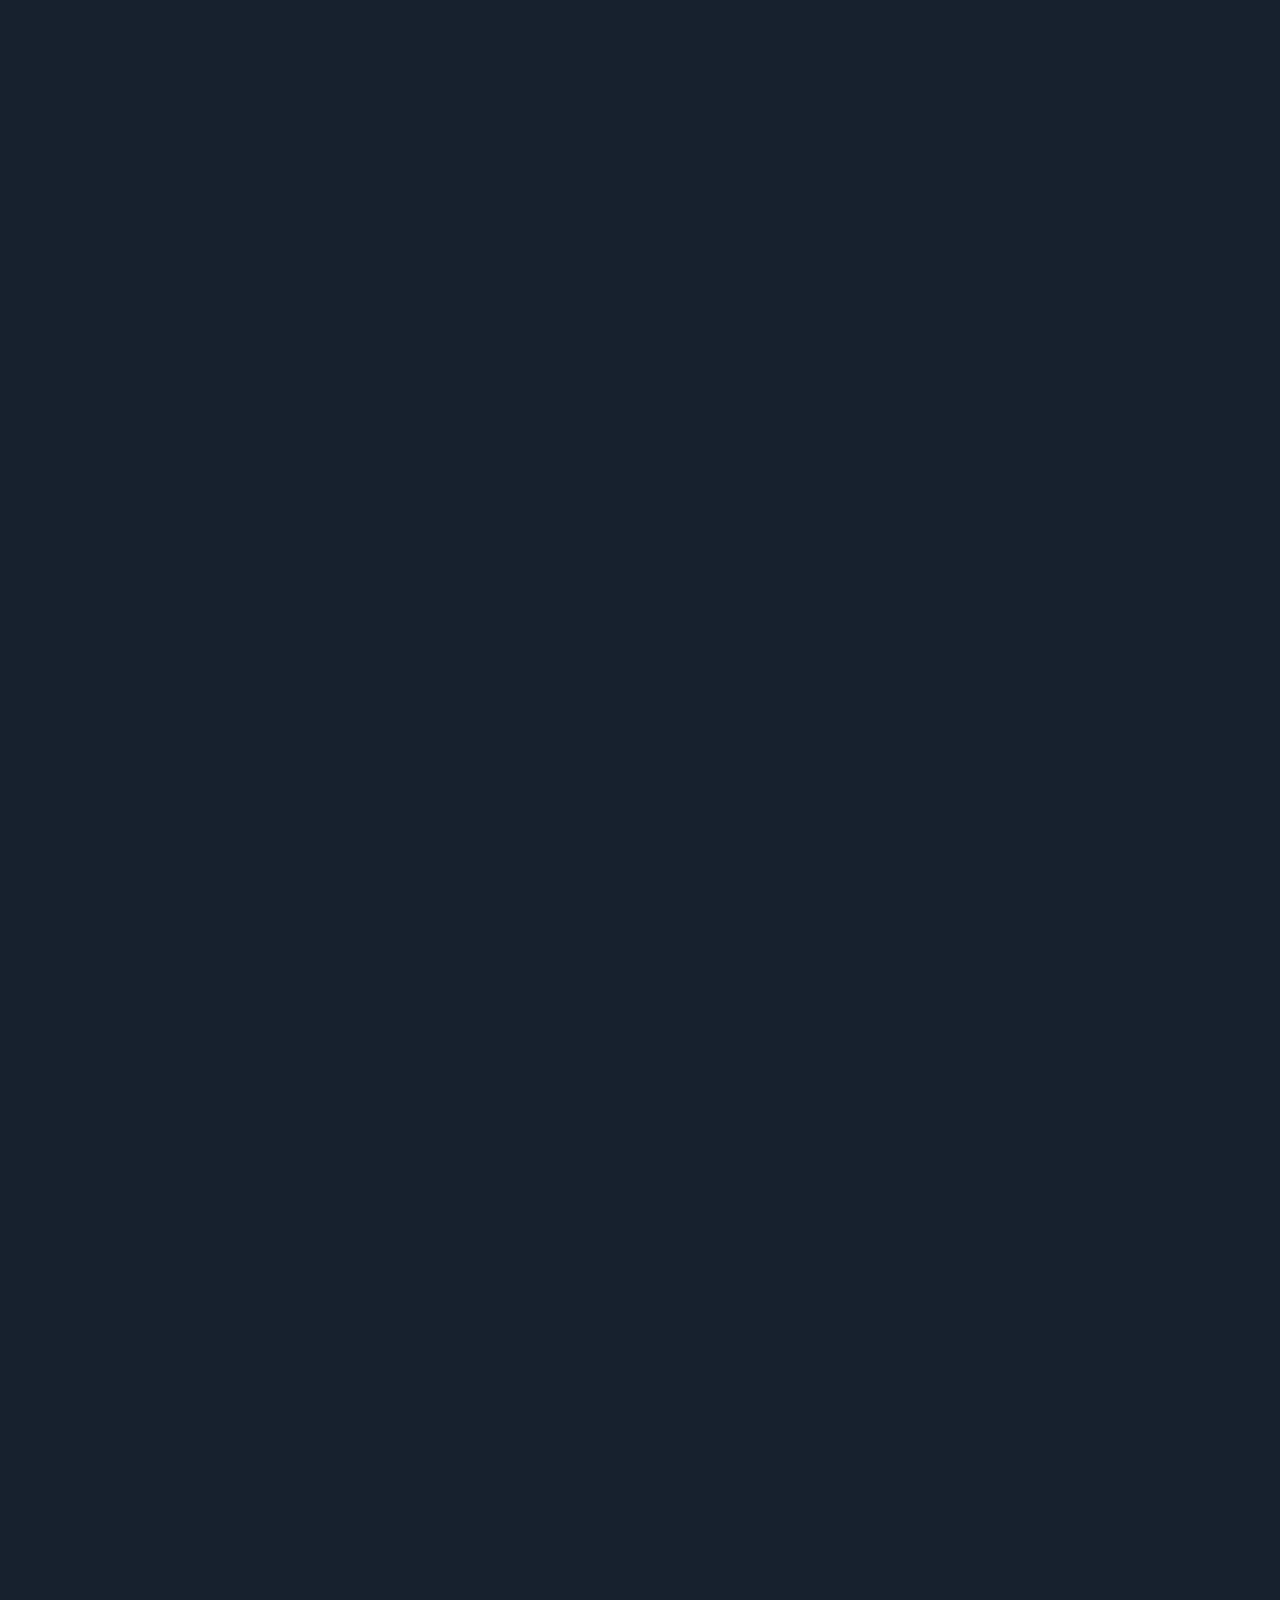
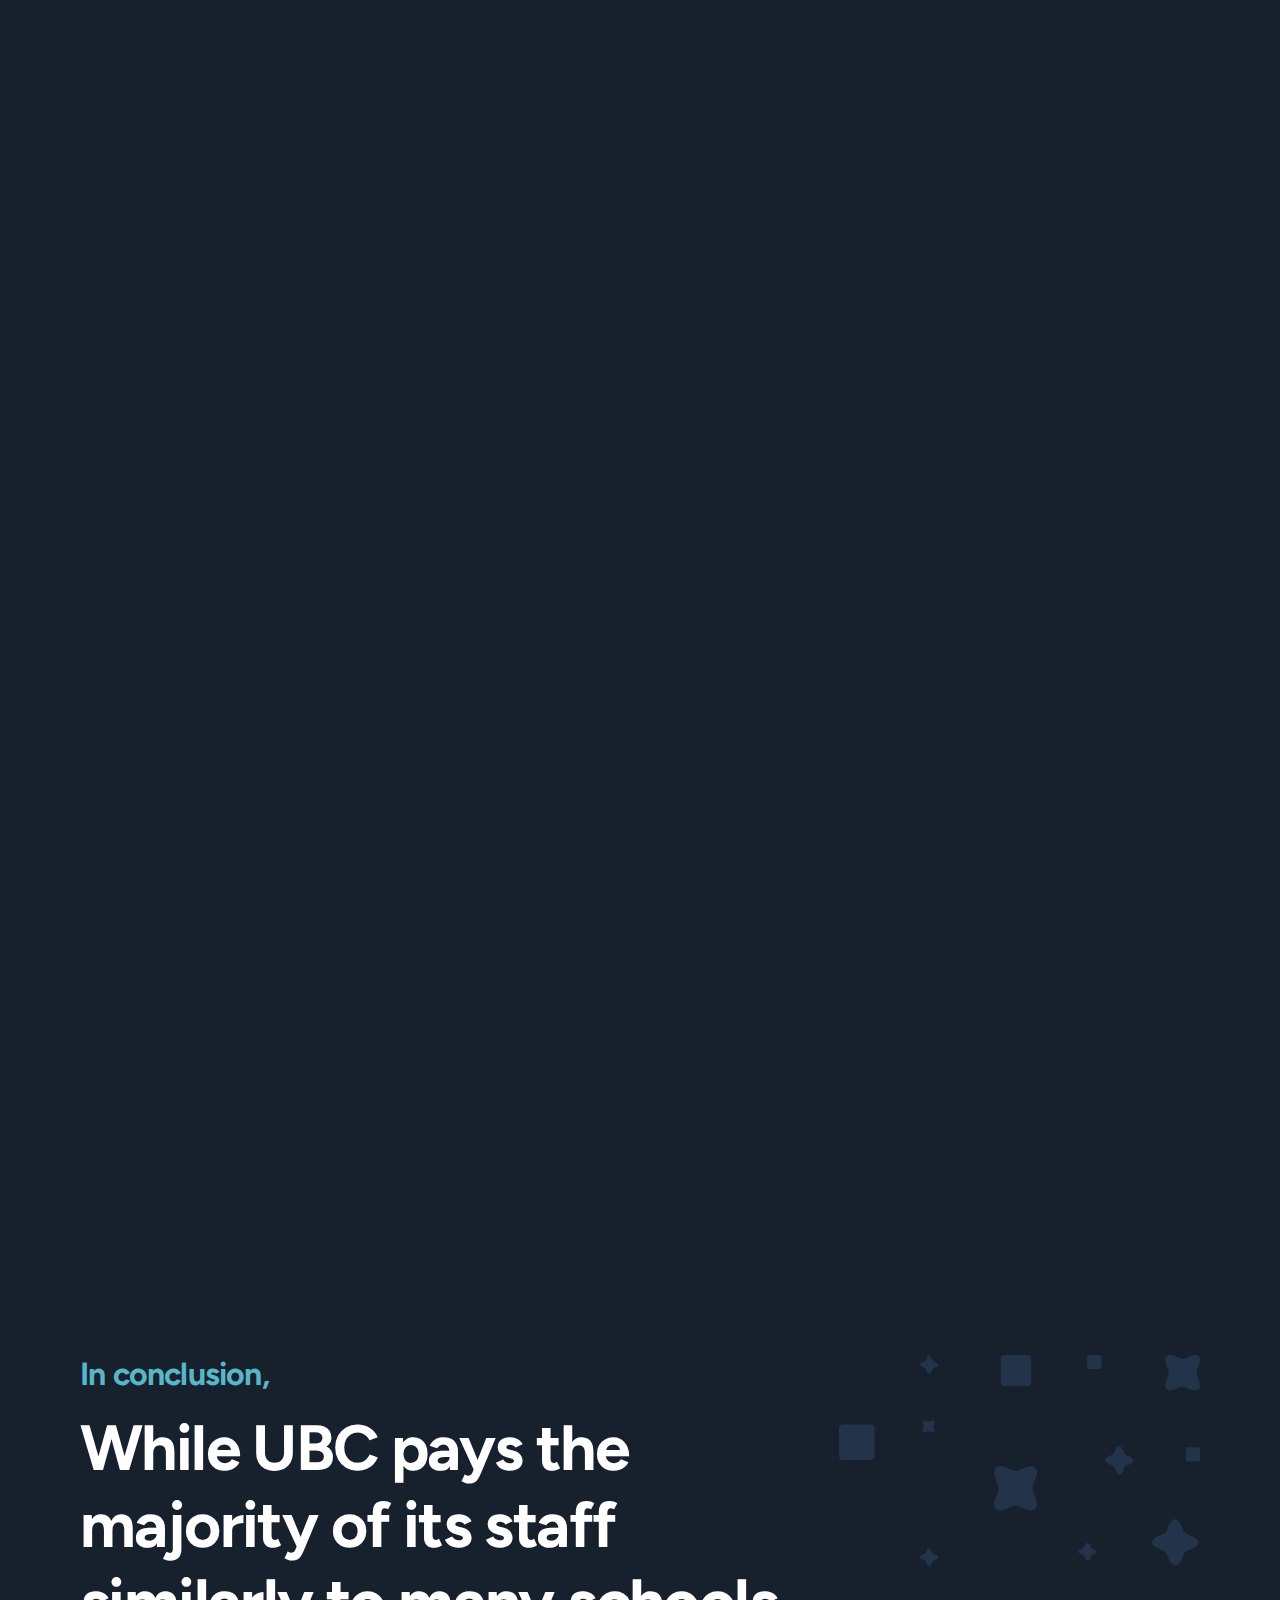
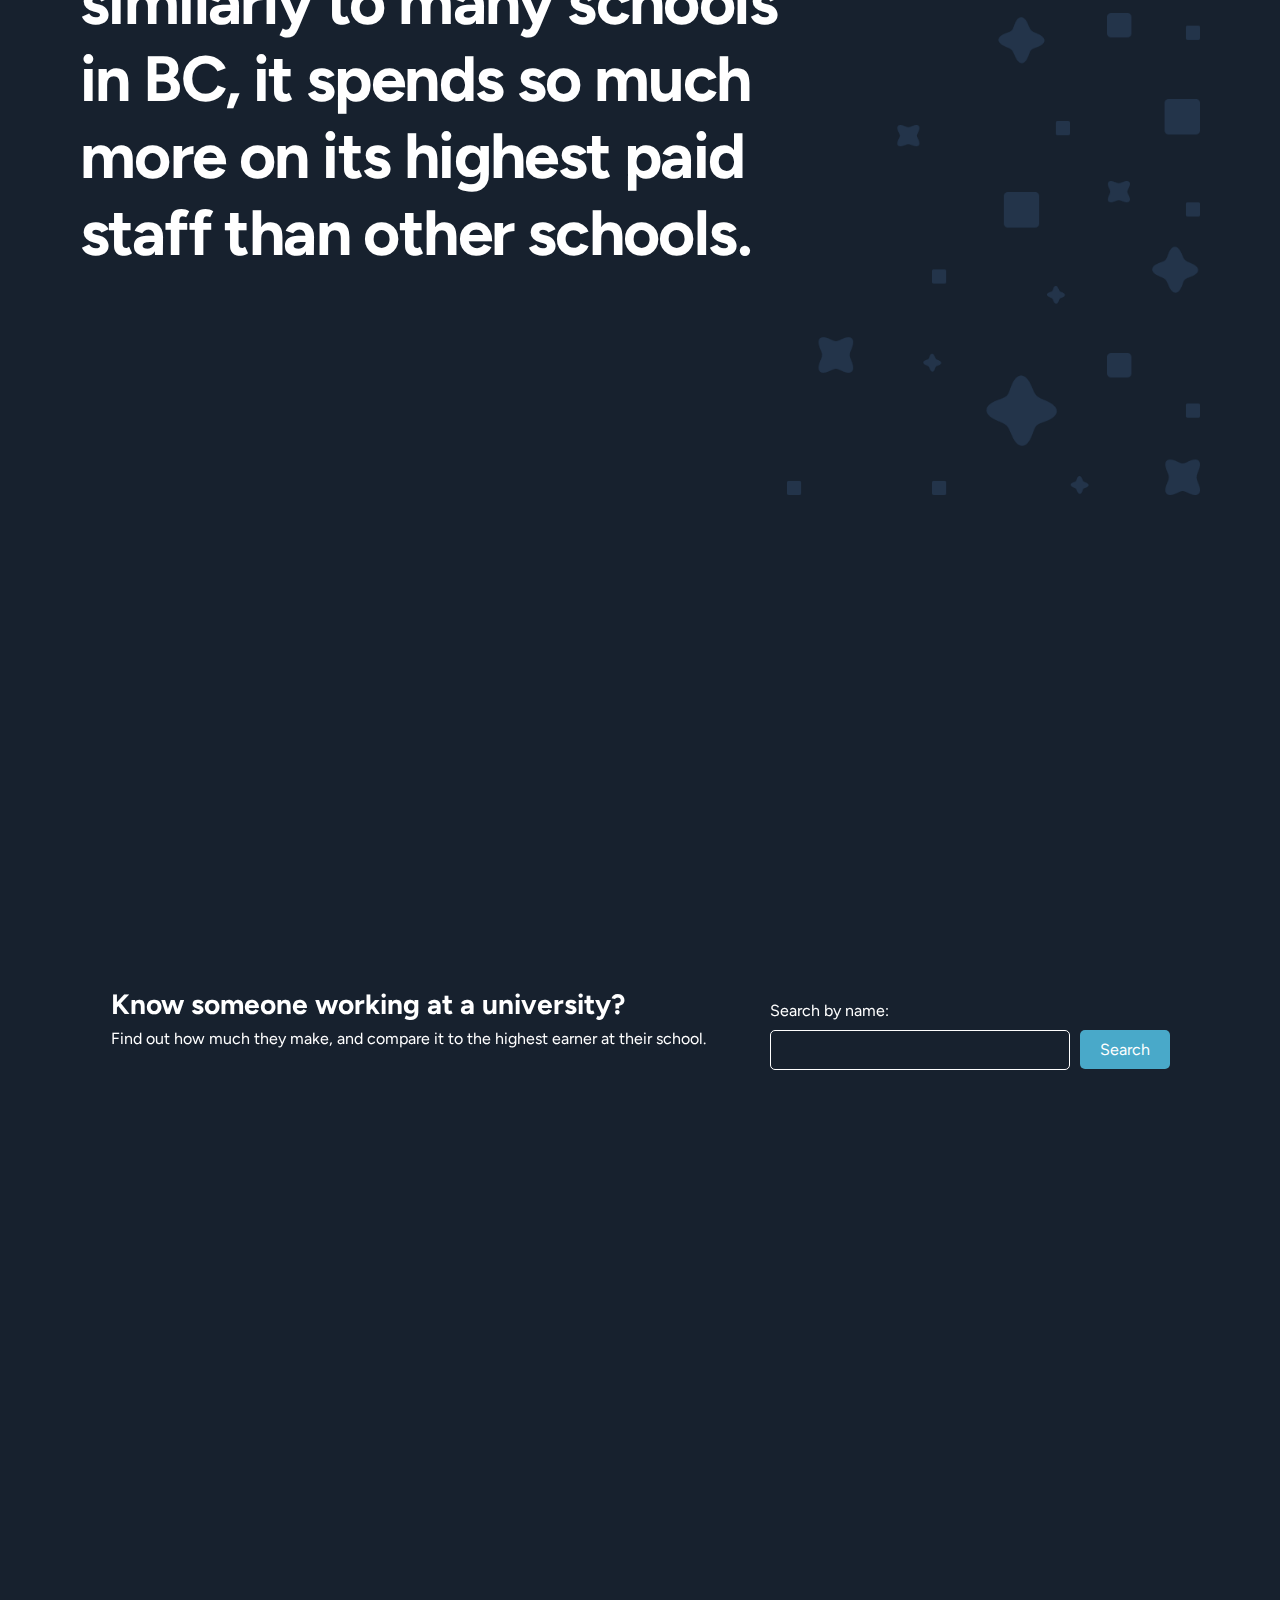
==== commit 1e85d09d: "updated for milestone" ====
--- a/355finalproj/index.html
+++ b/355finalproj/index.html
@@ -8,129 +8,176 @@
 </head>
 <body>
     <!-- INTRO TITLE -->
-    <div class="full centerPg text-only titlebg"  data-step="1">
-        <h1>UBC staff make HOW MUCH?!?!</h1>
+    <section class="full centerPg text-only titlebg" id="hero" data-step="1">
+        <h1 class="screenreader">An overview of BC university faculty compensations: UBC vs. other institutions</h1>
+        <p class="main-header">UBC staff make HOW MUCH?!?!</p>
         <p>A look into the staff compensation at British Columbia's biggest post-secondary institution.</p>
-    </div>
+    </section>
 
     <!-- INTRO SUBTITLE -->
-    <div class="darkbg">
-        <div class="full text-only" style="flex-direction: row;" data-step="2">
-            <div class="margins column" >
-                <!-- need to make this move to the next line -->
-                <h2 class="infoTitle em-dash">Post-secondary education is a <span class="white">massive investment</span></h2>
-                <p>your money, taxpayer money, donations, and more. But have you ever wondered, where does it all go? Let's pull back the curtain and uncover the story behind the dollars!</p>
-            </div>
-            <div class="margins right-column"> 
-                <img src="images/slide2detail.png">
-            </div>
-        </div>
-
-        <!-- VISUALIZATION 1 -->
-        <div>
-            <div class="full centerPg vis-container visualization1">
-                <h3 class="vis-title" id="vis1title">UBC makes ALOT more money from its students</h3>
-                <p class="vis-subtitle" id="vis1subtitle">BC university's revenue from student tuition </p>
-                <div id="vis1Container"></div>
-                <p class="vis-small" id="vis1small">Calculated using number of students in 2022/2023 × 2022/2023 tuition</p>
-            </div>
-            <div class="full s3" data-step="3">
-                <!-- <div class="text-box">This is the approximate income of each university coming from just tuition alone.</div>
-                <div class="text-box">UBC makes hella money. They have a lot of students. But just how much of it goes to their faculty?</div> -->
-            </div>
-            <div class="full s4" data-step="4">
-                <!-- <div class="text-box">This chart shows the average salaries of the top 4 universities in BC.</div>
-                <div class="text-box">UBC's average salary towers over all of the other universities. Why don't we look how the other universities stack up?</div> -->
-            </div>
-        </div>
-
-        <!-- NARRATIVE INBETWEEN -->
-        <div class="full text-only" style="flex-direction: row;" data-step="5">
-            <div class="margins column" >
-                <h2 class="infoTitle">
-                    UBC makes so much more money from it's students, 
-                    but pays its staff similarly to the other top BC universities.
-                </h2>
-            </div>
-            <div class="margins right-column"> 
-                <h2 class="infoTitle leftBottomAlign">
-                    So where does that money go?
-                </h2>
-            </div>
-        </div>
-
-        <!-- VISUALIZATION 2 -->
-        <div>
-            <div class="full vis-container visualization2">
-                <h3 class="infoTitle margins" id="vis2title">Let's take a look at UBC's Fiscal Year 2024 Operational Budget</h3>
-                <!-- <p class="vis-subtitle" id="vis2subtitle">Average university staff salary</p> -->
-                <div class="vis2-container">
-                    <div class="vis2-vis-container">
+    <section class="full text-only darkbg" id="introduction" data-step="2">
+        <h2 class="screenreader">Introduction to readers</h2>
+        <div class="margins column-arr" >
+            <!-- need to make this move to the next line -->
+            <p class="infoTitle em-dash secondary-heading">Post-secondary education is a <span class="white">massive investment</span></p>
+            <p>your money, taxpayer money, donations, and more. But have you ever wondered, where does it all go? Let's pull back the curtain and uncover the story behind the dollars!</p>
+        </div>
+        <div class="margins right-column-arr"> 
+            <img src="images/slide2detail.png">
+        </div>
+    </section>
+
+    <!-- VISUALIZATION 1 -->
+    <section class="darkbg">
+        <h2 class="screenreader">Initial statistics about UBC</h2>
+        <div class="full centerPg vis-container visualization1 ">
+            <h3 class="vis-title" id="vis1title">UBC makes ALOT more money from its students</h3>
+            <p class="vis-subtitle" id="vis1subtitle">BC university's revenue from student tuition </p>
+            <div id="vis1Container"></div>
+            <p class="vis-small" id="vis1small">Calculated using number of students in 2022/2023 × 2022/2023 tuition</p>
+        </div>
+        <div class="full s3" data-step="3" id="university-revenue">
+            <!-- university revenue step -->
+        </div>
+        <div class="full s4" data-step="4" id="average-salaries">
+            <!-- average salaries step -->
+        </div>
+    </section>
+
+    <!-- NARRATIVE INBETWEEN -->
+    <section class="full text-only darkbg" data-step="5" id="ubc-exploration">
+        <div class="margins column-arr" >
+            <p class="infoTitle secondary-heading">
+                UBC makes so much more money from it's students, 
+                but pays its staff similarly to the other top BC universities.
+            </p>
+        </div>
+        <div class="margins right-column-arr"> 
+            <p class="infoTitle leftBottomAlign secondary-heading">
+                So where does that money go?
+            </p>
+        </div>
+    </section>
+
+    <!-- VISUALIZATION 2 -->
+    <section class="darkbg">
+        <h2 class="screenreader">Looking into UBC's operational budget</h2>
+        <div class="vis-container visualization2">
+            <p class="infoTitle tertiary-heading vis2title" id="vis2title">Let's take a look at UBC's Fiscal Year 2024 Operational Budget</p>
+            <div class="vis2-container">
+                <div class="vis2-vis-container">
+                    <figure>
                         <div class="" id="vis2-1Container"></div>
-                        <div class="" id="vis2-2Container"></div>
+                        <figcaption class="vis2subtitle">UBC 2024 Expenses</figcaption>
+                    </figure>
+                    <figure>
+                        <div class="hidden" id="vis2-2Container"></div>
+                        <figcaption class="vis2subtitle" id="vis2-2subtitle">SFU 2024 Expenses</figcaption>
+                    </figure>
+                </div>
+                <div class="vis2-text-container" id="first-step">
+                    <p class="vis2-text">UBC spends an overwhelming 1.8 billion dollars, three quarters of its annual operational budget, on salaries and benefits for its staff.</p>
+                    <p class="vis2-text white">Looks like that money does go to the staff, but probing further, something is off...</p>
+                </div>
+                <div class="vis2-text-container hidden" id="second-step">
+                    <p class="vis2-text">Comparing to SFU,  both universities spend 75% of their budgets on staff salaries and benefits, however...</p>
+                    <div class="statistic">
+                        <p class="vis2-number white">~2x</p>
+                        <p class="white">UBC's income is from student tuition compared to SFU</p>
                     </div>
-                    <div class="vis2-text-container">
-                        <p class="vis2-text">UBC spends an overwhelming 1.9 billion dollars, three quarters of its annual operational budget on salaries and benefits for its staff.</p>
-                        <p class="vis2-text white">Looks like that money does go to the staff, but probing further, something is off...</p>
+                    <div class="statistic">
+                        <p class="vis2-number-big blue">~4x</p>
+                        <p class="white">UBC's spending on staff salary and benefits compared to SFU</p>
                     </div>
                 </div>
             </div>
-            <div class="s6 full centerPg" data-step="6">
-                <!-- <div class="text-box">This is the chart that shows more universities' data compared to UBC. Hover over a bar to see the difference.</div> -->
-            </div>
-            <div class="s7 full centerPg" data-step="7">
-                <div class="text-box">THIS STEP SHOWS THE UBC AND SFU THING TOGETHER (NOT YET IMPLEMENTED)</div>
-            </div>
-        </div>
-
-        <!-- VISUALIZATION 3 -->
-        <div>
-            <div class="full centerPg vis-container">
-                <h3 class="vis-title" id="vis3title">Employee Compensation</h3>
-                <p class="vis-subtitle" id="vis3subtitle">Across 10 post-secondary institutions in BC with the highest pay</p>
+        </div>
+        <div class="s6 full centerPg" data-step="6" id="ubc-operational-budget">
+            <!-- UBC operational budget step -->
+        </div>
+        <div class="s7 full centerPg" data-step="7" id="sfu-vs-ubc">
+            <!-- SFU vs. UBC step -->
+        </div>
+    </section>
+
+    <!-- NARRATIVE INBETWEEN #2 -->
+    <section class="full text-only darkbg" data-step="8" id="questioning-ubc-compensation">
+        <div class="margins column-arr" >
+            <p class="infoTitle secondary-heading">
+                Recalling that compared to SFU, UBC gets double the amount of revenue from student tuition. How does UBC spends quadruple the amount on salary and benefits?
+            </p>
+        </div>
+        <div class="margins right-column-arr"> 
+            <p class="infoTitle leftBottomAlign secondary-heading">
+                Do they really pay their staff like the other universities?
+            </p>
+        </div>
+    </section>
+
+    <!-- VISUALIZATION 3 -->
+    <section class="darkbg">
+        <h2 class="screenreader">A closer look into individual faculty salaries</h2>
+        <div class="vis-container visualization3">
+            <p class="vis-main" id="vis3main">Let's start off with the average salary for each university...</p>
+            <div class="vis3-vis-container">
                 <div id="vis3Container"></div>
-            </div>
-            <div class="s8 full centerPg" data-step="8">
-                <!-- <div class="text-box">Here you can see the salary of staff members compared to the median line. Hover over each plot to view each persons details</div> -->
-            </div>
-            <div class="s9 full centerPg" data-step="9">
-                <!-- <div class="text-box">Here you can see the salary of staff members compared to the median line. Hover over each plot to view each persons details</div> -->
-            </div>
-            <div class="s10 full centerPg" data-step="10">
-                <!-- <div class="text-box">Here you can see the salary of staff members compared to the median line. Hover over each plot to view each persons details</div> -->
-            </div>
-            <div class="s11 full centerPg" data-step="11">
-                <!-- <div class="text-box">Here you can see the salary of staff members compared to the median line. Hover over each plot to view each persons details</div> -->
-            </div>
-            <div class="s12 full centerPg" data-step="12">
-                <!-- <div class="text-box">Here you can see the salary of staff members compared to the median line. Hover over each plot to view each persons details</div> -->
-            </div>
-
-        </div>
-        <!-- VISUALIZATION 4-->
-        <div>
-            <div class="full centerPg vis-container visualization4">
-                <div class="visualization-container">
-                    <h3 class="vis-title" id="vis4title">Compare Salaries Between Individuals</h3>
-                    <p class="vis-subtitle" id="vis4subtitle">A chart showing all of the entries in the dataset.</p>
-                    <div id="vis4Container"></div>
-                </div>
-                <div class="input-container">
-                    <label for="facultySearch">Search for a faculty member:</label>
-                    <input type="search" name="facultySearch" id="vis4faculty">
+                <div class="hidden" id="vis3ContainerSupplementary"></div>
+            </div>
+        </div>
+        <div class="s9 full centerPg" data-step="9" id="university-average-salaries">
+            <!-- university average salaries step -->
+        </div>
+        <div class="s10 full centerPg" data-step="10" id="closest-faculty-member-to-average">
+            <!-- closest-faculty-member-to-average step -->
+        </div>
+        <div class="s11 full centerPg" data-step="11" id="showing-all-entries">
+            <!-- showing-all-entries step -->
+        </div>
+        <div class="s12 full centerPg" data-step="12" id="rescaled-average-and-entries">
+            <!-- rescaled-average-and-entries step -->
+        </div>
+        <div class="s13 full centerPg" data-step="13" id="top-10-salaries-per-university">
+            <!-- top-10-salaries-per-university step -->
+        </div>
+    </section>
+
+    <section class="full darkbg text-only" data-step="14" id="conclusion">
+        <h2 class="screenreader">Conclusion</h2>
+        <div class="column">
+            <p class="concluding-heading">In conclusion,</p>
+            <p class="concluding-paragraph">While UBC pays the majority of its staff similarly to many schools in BC, it spends so much more on its highest paid staff than other schools.</p>
+        </div>
+        <div class="column"> 
+            <img src="images/slide2detail.png">
+        </div>
+    </section>
+
+    <!-- VISUALIZATION 4-->
+    <section class="darkbg">
+        <h2 class="screenreader">Search for an individual university faculty salary</h2>
+        <div class="full centerPg vis-container visualization4">
+            <div class="visualization-container">
+                <p class="vis-title" id="vis4title">Know someone working at a university? </p>
+                <p class="vis-subtitle" id="vis4subtitle">Find out how much they make, and compare it to the highest earner at their school.</p>
+                <div id="vis4Container"></div>
+            </div>
+            <div class="input-container">
+                <label for="vis4faculty" class="search-label">Search by name:</label>
+                <div class="search-box">
+                    <input type="search" name="facultySearch" id="vis4faculty" placeholder="">
+                    <button type="submit" class="search-button">
+                        Search
+                    </button>
                     <!-- implement showing where they're from here -->
                 </div>
             </div>
-            <div class="full centerPg s13" data-step="13">
-                <div class="text-box">Know someone working as university faculty? Search for a name in the search bar below to see how they stack up against the averages!</div>
-            </div>
-        </div>
-    </div>
-    <div class="full centerPg text-only" data-step="14">
-        <h2>Concluding Header Goes Here</h2>
-        <p>Lorem ipsum dolor sit amet consectetur adipisicing elit. Ipsum obcaecati tempora possimus temporibus, odit, minus labore et animi, facere consequatur laboriosam error quae explicabo minima at impedit. Debitis quo excepturi facilis ratione sit unde possimus culpa autem molestias? Nihil, soluta deserunt! Voluptatem sapiente saepe maxime beatae! Alias temporibus itaque aspernatur.</p>
-    </div>
-    <div class="full centerPg text-only" data-step="15">
+        </div>
+        <div class="full centerPg s14" data-step="15" id="search">
+            <!-- search step -->
+        </div>
+    </section>
+
+    <div class="full centerPg text-only" data-step="16" id="credits">
         <h2>Credits</h2>
         <ul>
             <li>
@@ -152,11 +199,13 @@
       <button id="next-step">Next</button>
     </div>
     <div id="tooltip"></div>
+    <div id="progress-bar"></div>
     <!-- Include the D3.js library -->
     <script src="https://d3js.org/d3.v7.min.js"></script>
     <script type="module" src="scroll.js"></script>
     <script type="module" src="vis-one.js"></script>
-    <script type="module" src="vis2alt.js"></script>
+    <!-- <script type="module" src="vis-one-point-two.js"></script> -->
+    <script type="module" src="vis-two.js"></script>
     <script type="module" src="vis-three.js"></script>
     <script type="module" src="vis-four.js"></script>
 </body>
--- a/355finalproj/style.css
+++ b/355finalproj/style.css
@@ -13,6 +13,15 @@
   align-items: center;
 }
 
+.screenreader {
+  display: none;
+}
+
+.hidden {
+  visibility: hidden;
+  max-height: 0;
+}
+
 .titlebg{
   background-repeat: repeat;
   background-image: url(images/titlebg.png);
@@ -29,12 +38,12 @@
   justify-content: center;
 }
 
-.column {
+.column-arr {
   flex: 1;
   width: 50%;
 }
 
-.right-column {
+.right-column-arr {
   flex: 1; 
   display: flex;
   justify-content: flex-end; 
@@ -47,10 +56,7 @@
 }
 
 .margins {
-  margin-top: 80px;
-  margin-bottom: 80px;
-  margin-right: 80px;
-  margin-left: 80px;
+  margin: 5rem;
 }
 
 /* CSS FOR HEADER STYLING */
@@ -58,7 +64,7 @@
 .infoTitle {
   align-items: start;
   font-size: 2rem;
-  color: #E1F8EE;
+  color: #99D7C3;
 }
 
 @media (min-width: 64rem) {
@@ -79,6 +85,10 @@
 
 .white {
   color: white;
+}
+
+.blue {
+  color: #99D7C3;
 }
 
 .em-dash::after {
@@ -136,28 +146,26 @@
 
 /* TYPE */
 
-h1 {
+.main-header {
   font-size: 4rem;
   margin-bottom: 3rem;
   font-weight: 700;
 }
 
-h2 {
+.secondary-heading {
   font-size: 2.5rem;
   margin-bottom: 2rem;
   font-weight: 700;
 }
 
-h3,
 .vis-title {
   font-size: 1.75rem;
   margin-bottom: 0.5rem;
   font-weight: 700;
 }
 
-.vis2Title {
-  font-size: 4em;
-  align-self: center;
+.vis2title {
+  font-weight: 700;
 }
 
 p {
@@ -216,24 +224,38 @@
 
 .vis-container.visualization2 {
   align-items: unset;
-  margin-right: auto;
-  margin-left: auto;
-  /* display: flex; 
-  flex-direction: column; 
-  justify-content: center; 
-  align-items: center; 
-  margin: 0 auto;
-  width: 80vw;  */
+  display: block;
+  padding: 5rem;
+  max-height: 100vh;
+}
+
+#vis2title {
+  margin-bottom: 2rem;
 }
 
 .vis2-container {
   display: flex;
 }
 
+.vis2-container.reverse {
+  flex-direction: row-reverse;
+  height: calc(100vh - 10rem);
+}
+
 .vis2-vis-container {
   display: flex;
   flex-direction: column;
   justify-content: space-between;
+}
+
+.vis2-number {
+  font-size: 3.5rem;
+  font-weight: 600;
+}
+
+.vis2-number-big {
+  font-size: 5.5rem;
+  font-weight: 600;
 }
 
 .vis2-text-container {
@@ -248,18 +270,28 @@
   font-weight: 600;
 }
 
-.s5 .text-box {
-  position: relative;
-  top: -11rem;
-  left: 20rem;
-}
-
 /* VISUALIZATION 3 STYLING */
 
-.s6 .text-box {
-  position: relative;
-  top: -14rem;
-  left: 23rem;
+.vis-container.visualization3 {
+  display: flex;
+  flex-direction: column;
+  padding: 5rem;
+  height: calc(100vh - 10rem);
+  justify-content: flex-end;
+}
+
+.vis-main {
+  margin-bottom: 1.5rem;
+  font-size: 1.5rem;
+  font-weight: 600;
+}
+
+.vis3-vis-container {
+  display: flex;
+}
+
+#vis3ContainerSupplementary {
+  width: 100%;
 }
 
 #tooltip {
@@ -285,8 +317,157 @@
   gap: 4rem;
 }
 
-.s13 .text-box {
+/* Input Container Styling */
+.input-container {
+  margin-top: 20px;
+  text-align: left;
+  font-family: Arial, sans-serif;
+}
+
+/* Label Styling */
+.search-label {
+  font-size: 16px;
+  color: #ffffff;
+  margin-bottom: 10px;
+  display: block;
+}
+
+/* Search Box Styling */
+.search-box {
+  display: flex;
+  align-items: center;
+  gap: 10px;
+  margin-top: 5px;
+}
+
+/* Input Field Styling */
+.search-box input {
+  width: 300px;
+  height: 40px;
+  border: 1px solid #ffffff;
+  border-radius: 5px;
+  background-color: #17212E;
+  color: #ffffff;
+  padding: 0 10px;
+  font-size: 16px;
+  outline: none;
+}
+
+.search-box input::placeholder {
+  color: #ffffff;
+  opacity: 0.6;
+}
+
+/* Button Styling */
+.search-button {
+  display: flex;
+  align-items: center;
+  gap: 5px;
+  padding: 10px 20px;
+  font-size: 16px;
+  color: #ffffff;
+  background-color: #49a9c9;
+  border: none;
+  border-radius: 5px;
+  cursor: pointer;
+  transition: background-color 0.3s ease;
+}
+
+.search-button:hover {
+  background-color: #3b8aa0;
+}
+
+/* CONCLUSION STYLING */
+
+#conclusion {
+  display: flex;
+  flex-direction: row;
+  /* grid-template-columns: 2fr 1fr; */
+  justify-content: space-between;
+  padding: 5rem;
+  width: calc(100vw - 10rem);
+  /* padding-bottom: 5rem; */
+  height: calc(100vh - 10rem);
+}
+
+.column {
+  display: flex;
+  flex-direction: column;
+}
+
+.concluding-heading {
+  color: #58B7C6;
+  letter-spacing: -0.05rem;
+  font-size: 2rem;
+  font-weight: 700;
+  margin-bottom: 1rem;
+}
+
+.concluding-paragraph {
+  letter-spacing: -0.1rem;
+  font-size: 4rem;
+  font-weight: 700;
+}
+
+.column > img {
+  max-height: calc(100vh - 10rem);
+}
+
+/* PROGRESS BAR STYLING */
+
+#progress-bar {
+  position: fixed;
+  bottom: 0;
+  left: 0;
+  width: 100%;
+  height: 0.8rem;
+  gap: 0.2rem;
+  display: flex;
+  align-items: center;
+  justify-content: space-between;
+  box-shadow: 0 -2px 5px rgba(0, 0, 0, 0.1);
+  transition: transform 0.3s ease-in-out;
+}
+
+#progress-bar.hide {
+  transform: translateY(100%);
+}
+
+.progress-item {
+  flex: 1;
+  height: 100%;
   position: relative;
-  top: -11rem;
-  left: 30rem;
-}
+  background: #dcdcdc15;
+  cursor: pointer;
+  transition: background 0.3s;
+}
+
+.progress-item:has(~ .progress-item.active) {
+  background: #346269;
+}
+
+.progress-item.active {
+  background: #99D7C3;
+}
+
+.progress-item:hover {
+  background: #a9c2ba;
+}
+
+.progress-item span {
+  position: absolute;
+  top: -25px;
+  left: 50%;
+  transform: translateX(-50%);
+  background: #17212E;
+  color: #fff;
+  font-size: 12px;
+  padding: 3px 6px;
+  border-radius: 3px;
+  display: none;
+  white-space: nowrap;
+}
+
+.progress-item:hover span {
+  display: block;
+}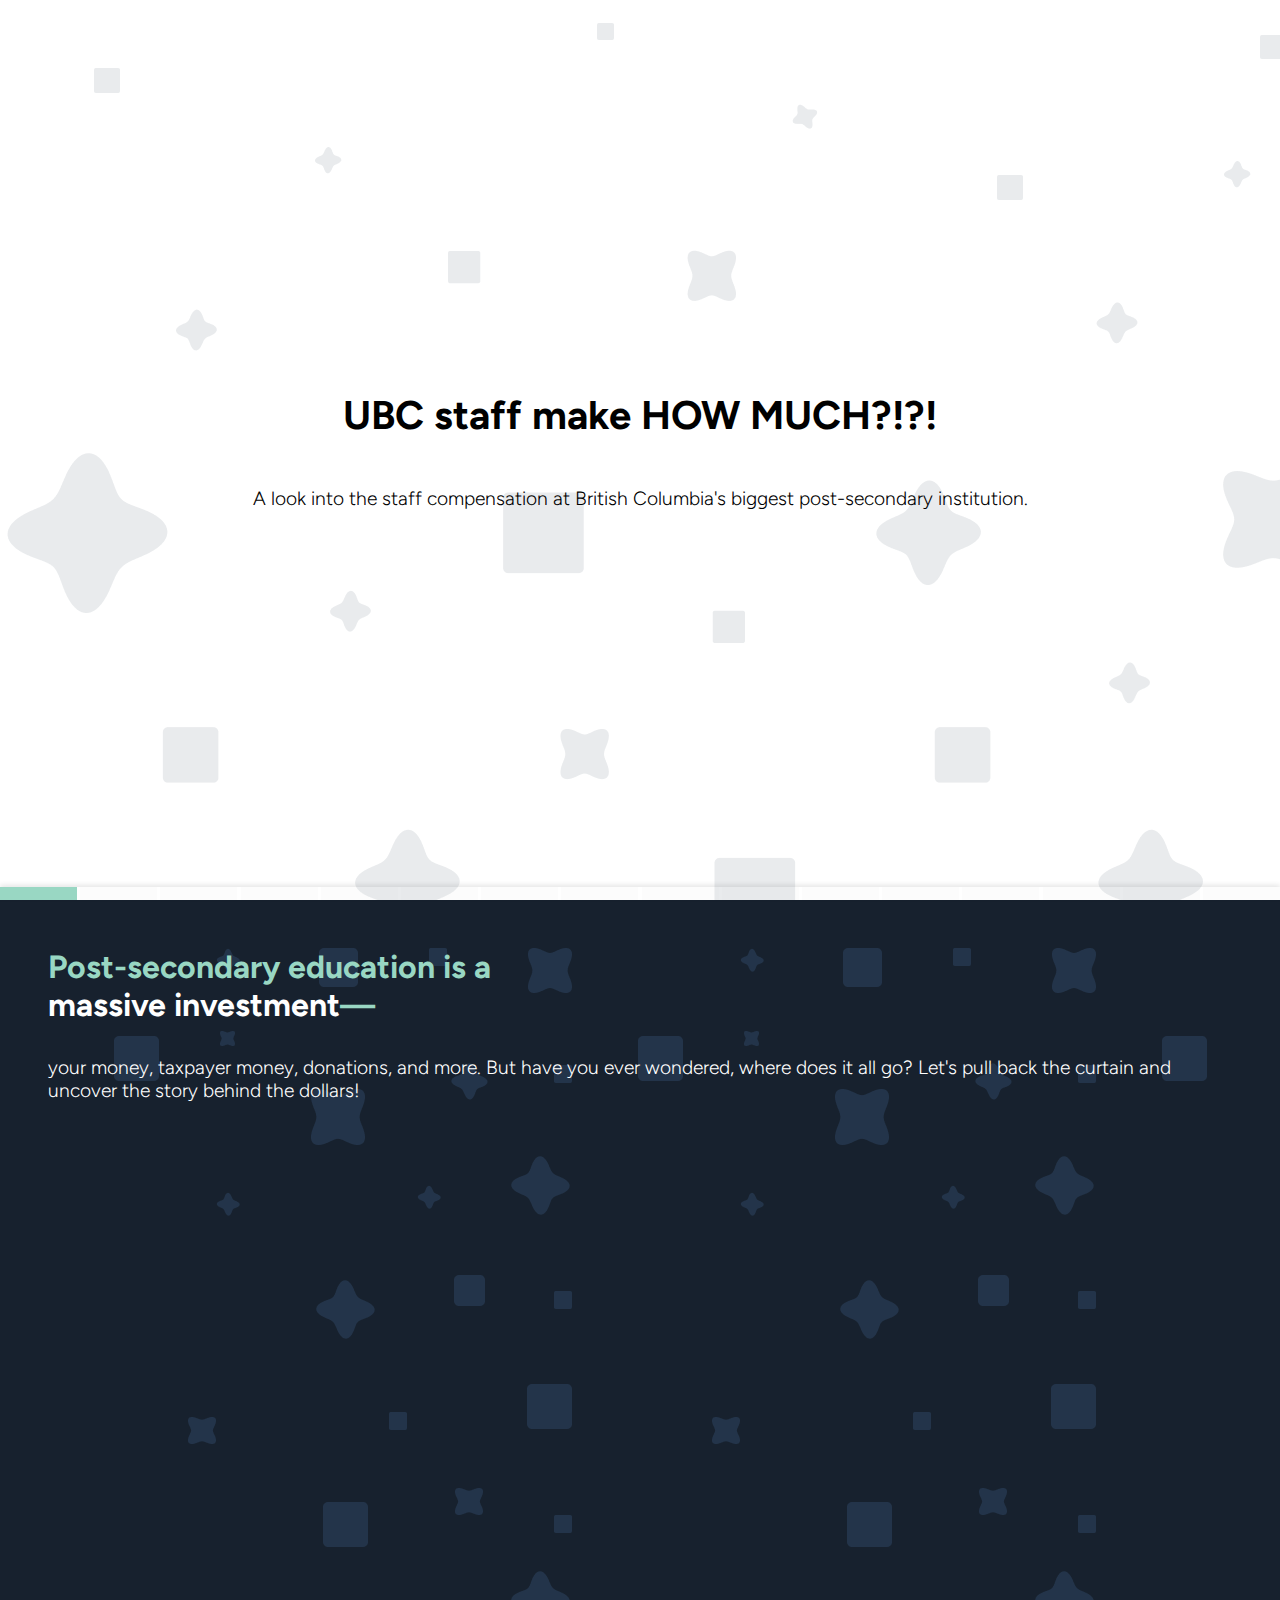
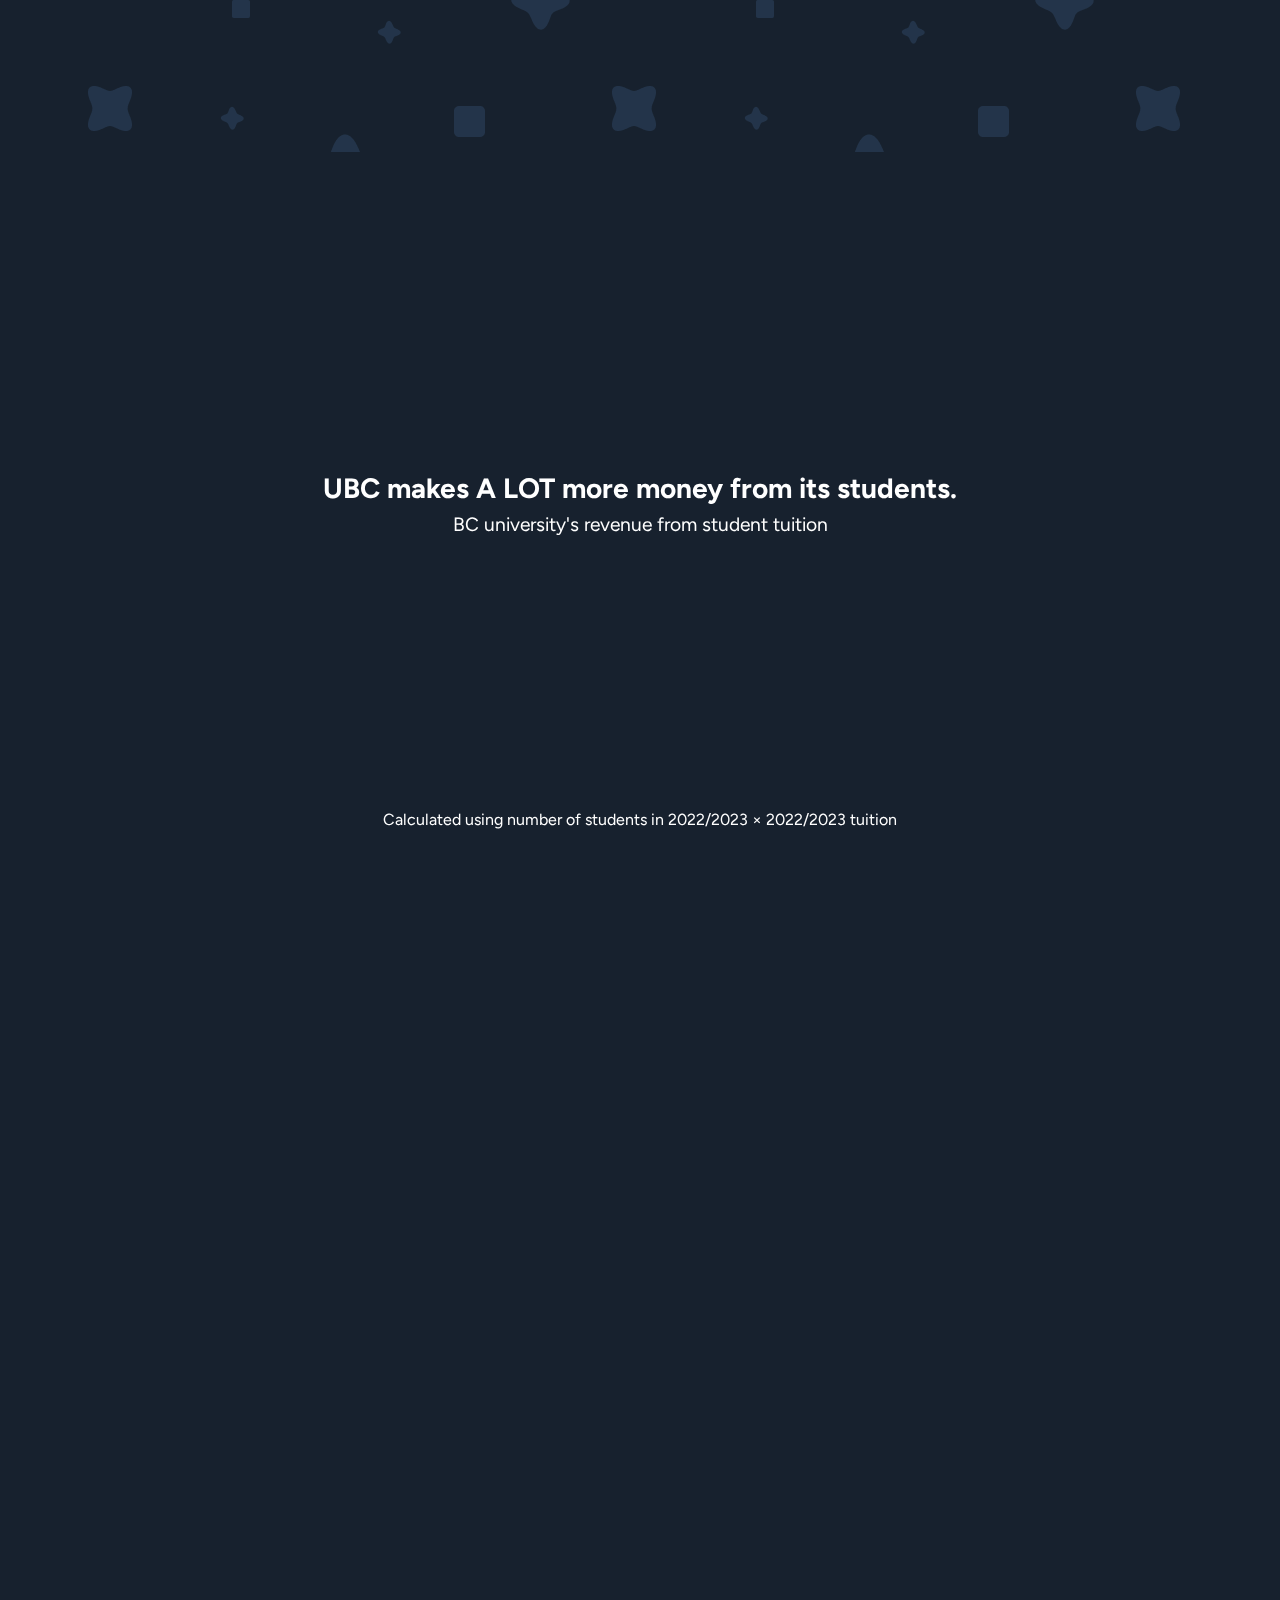
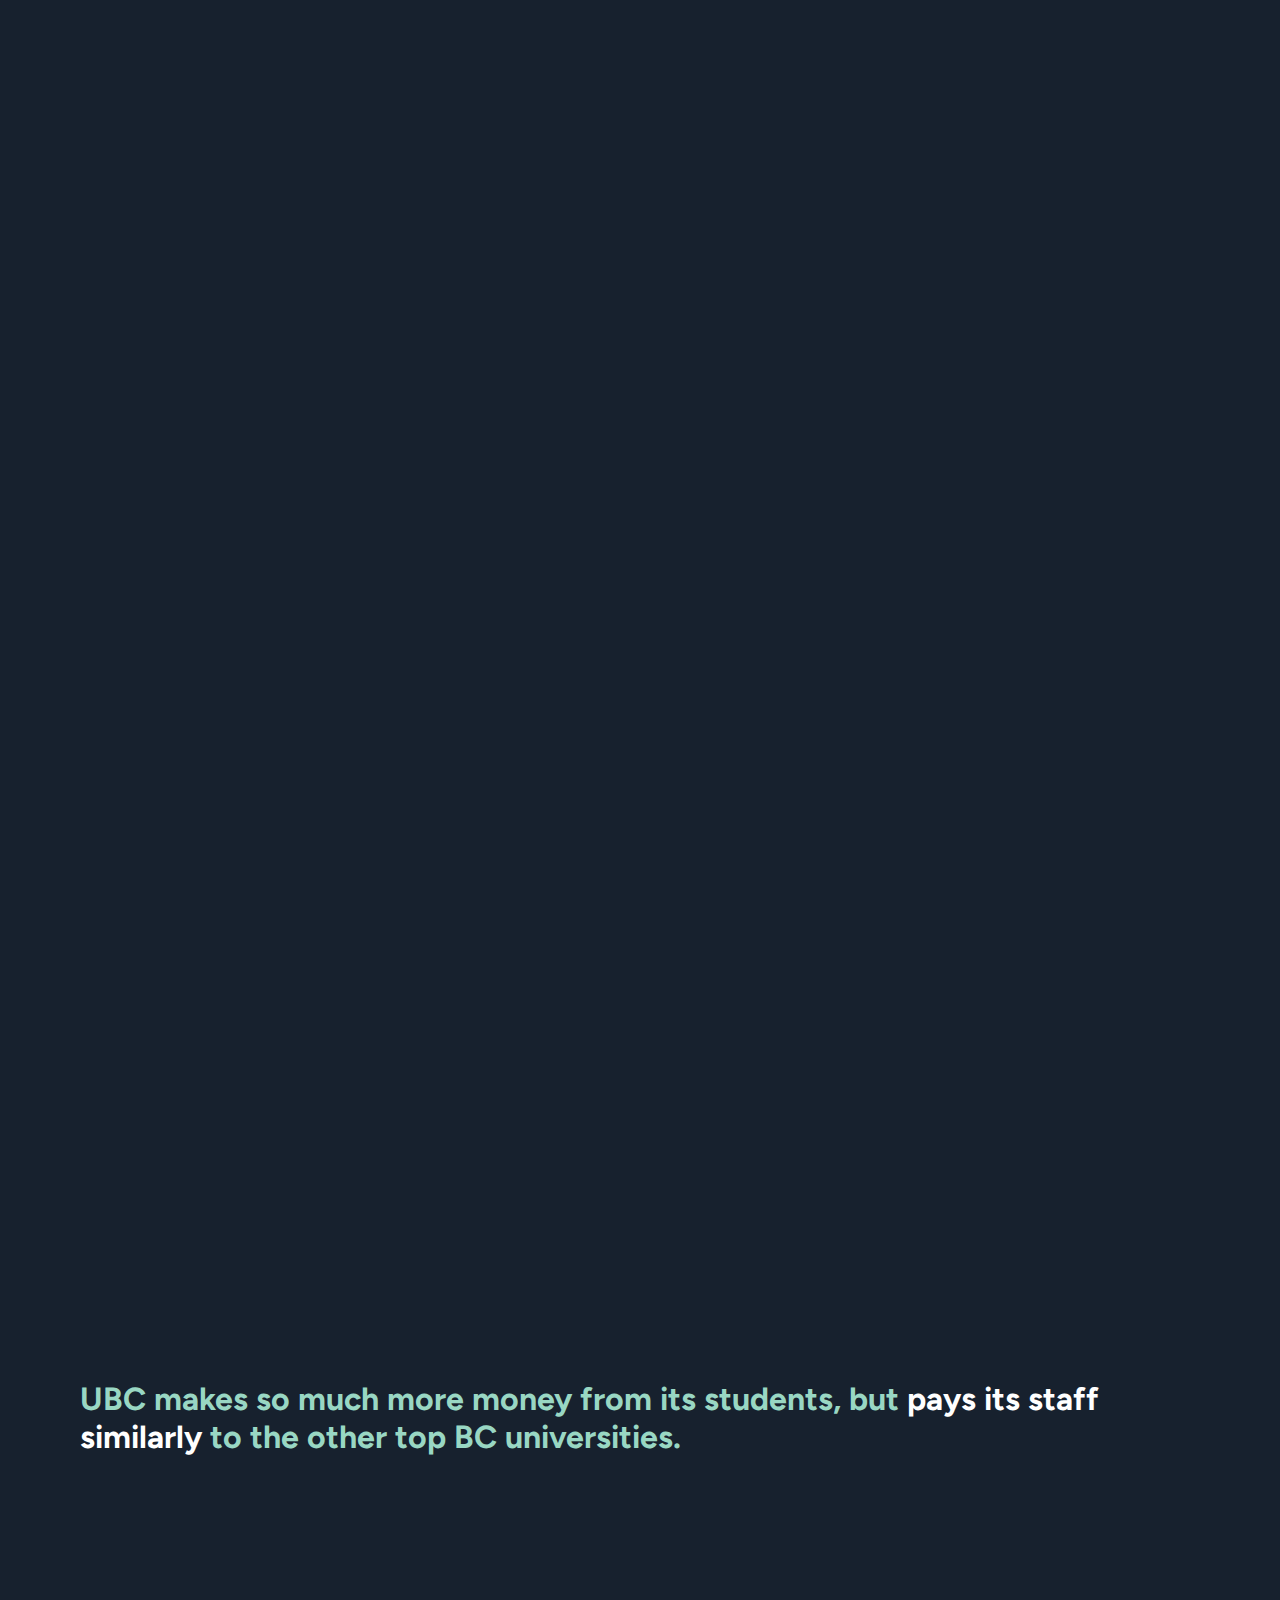
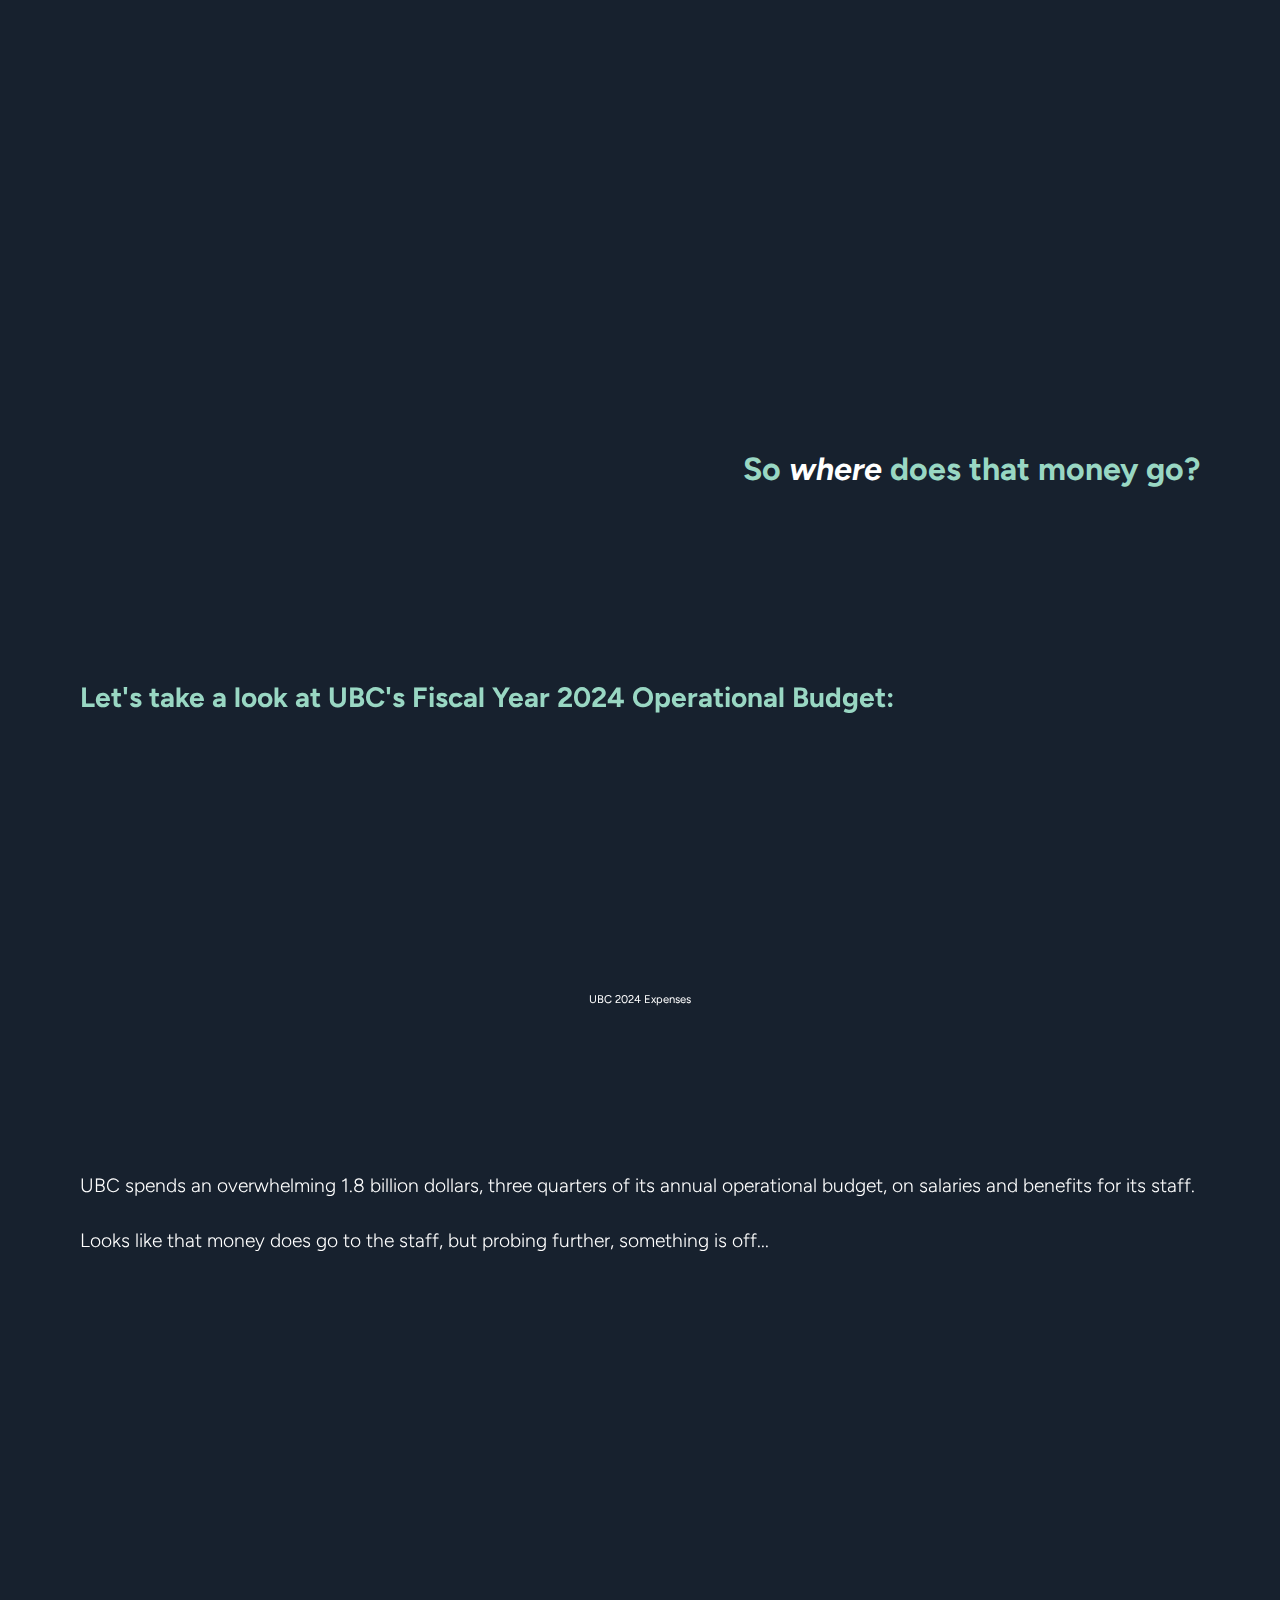
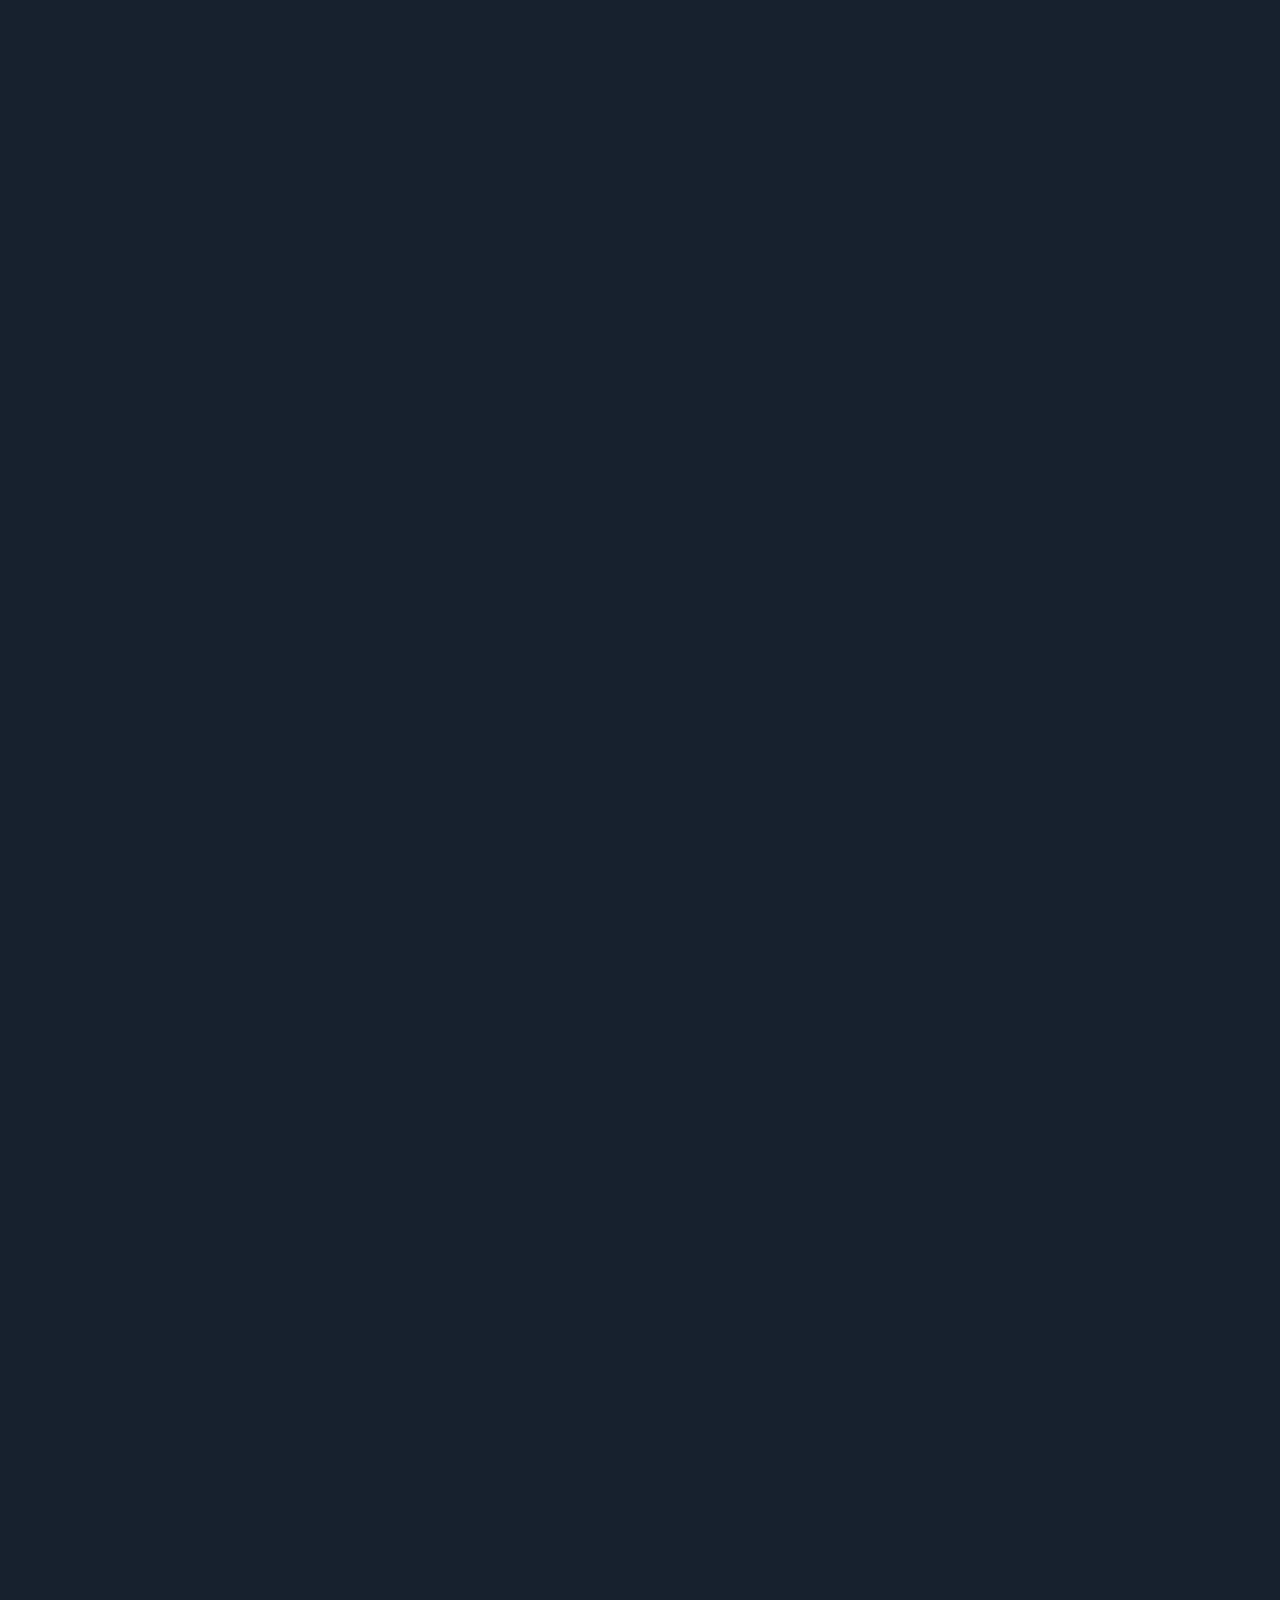
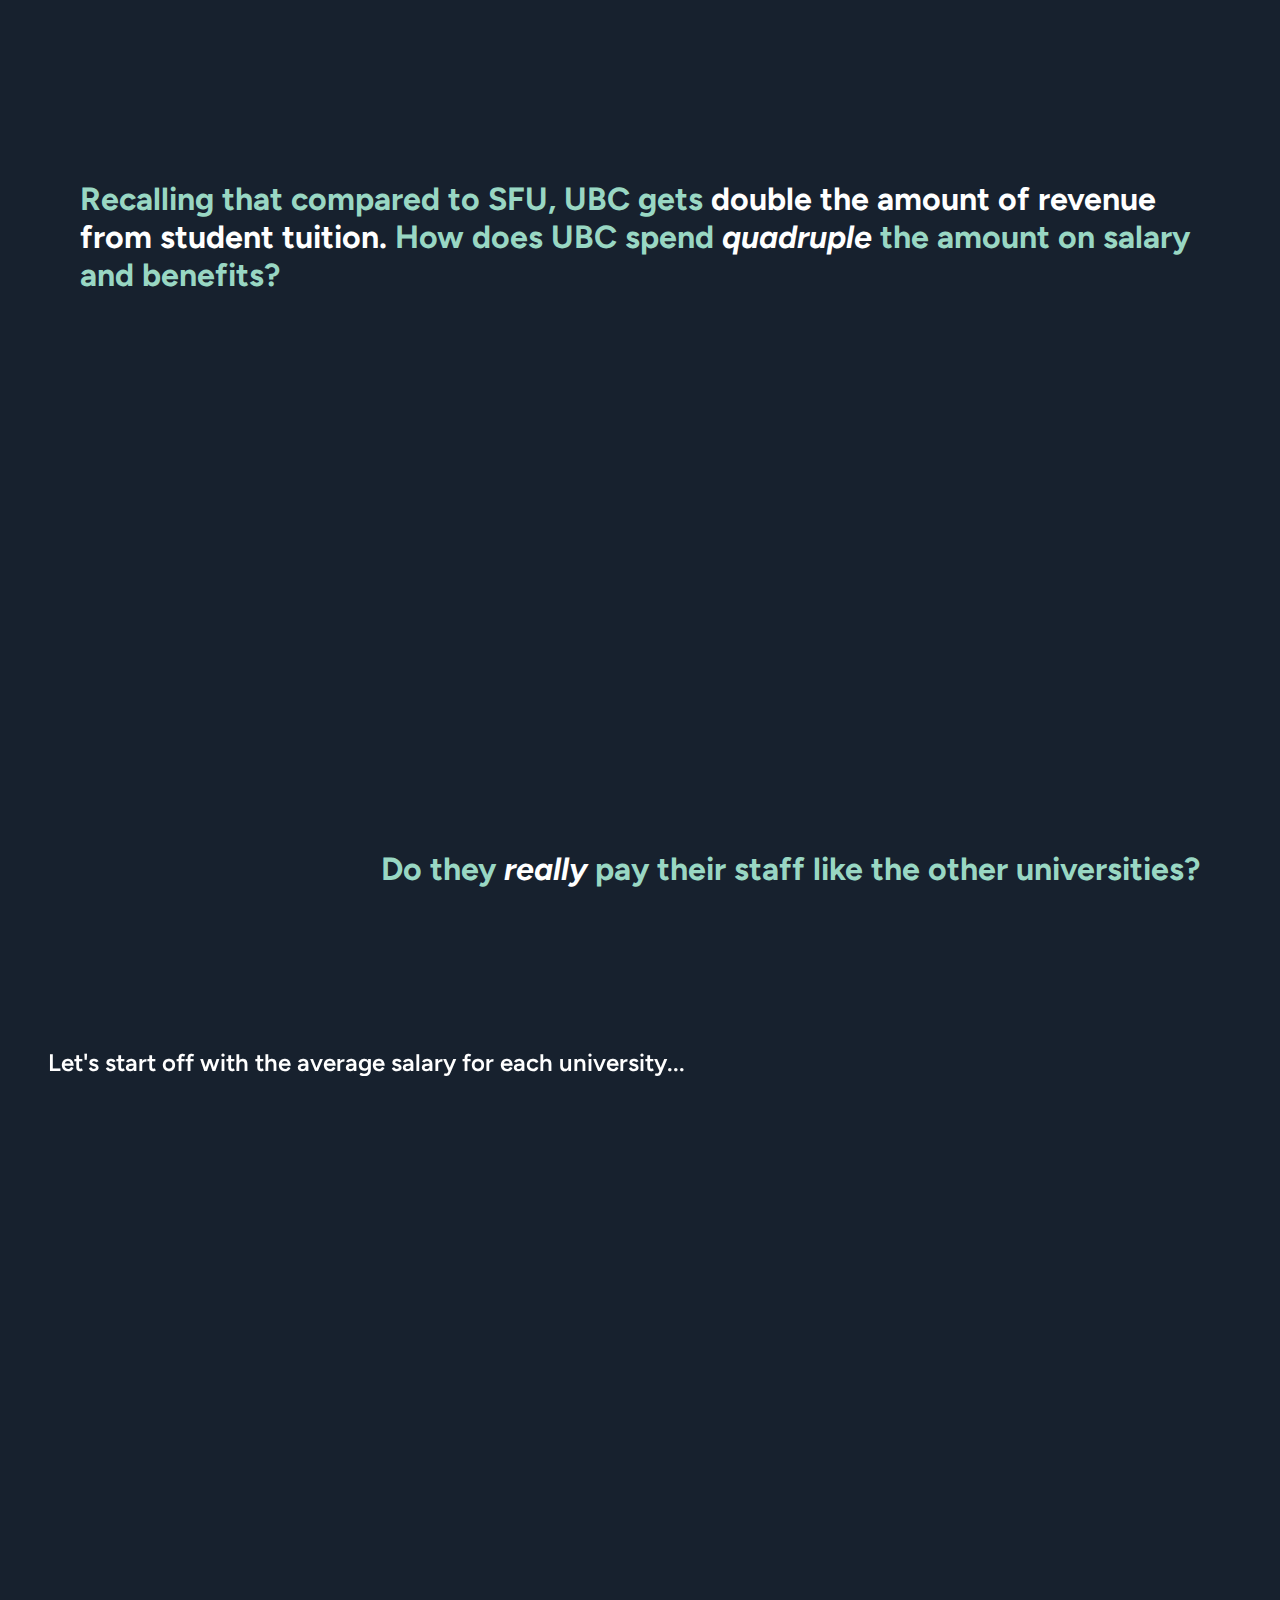
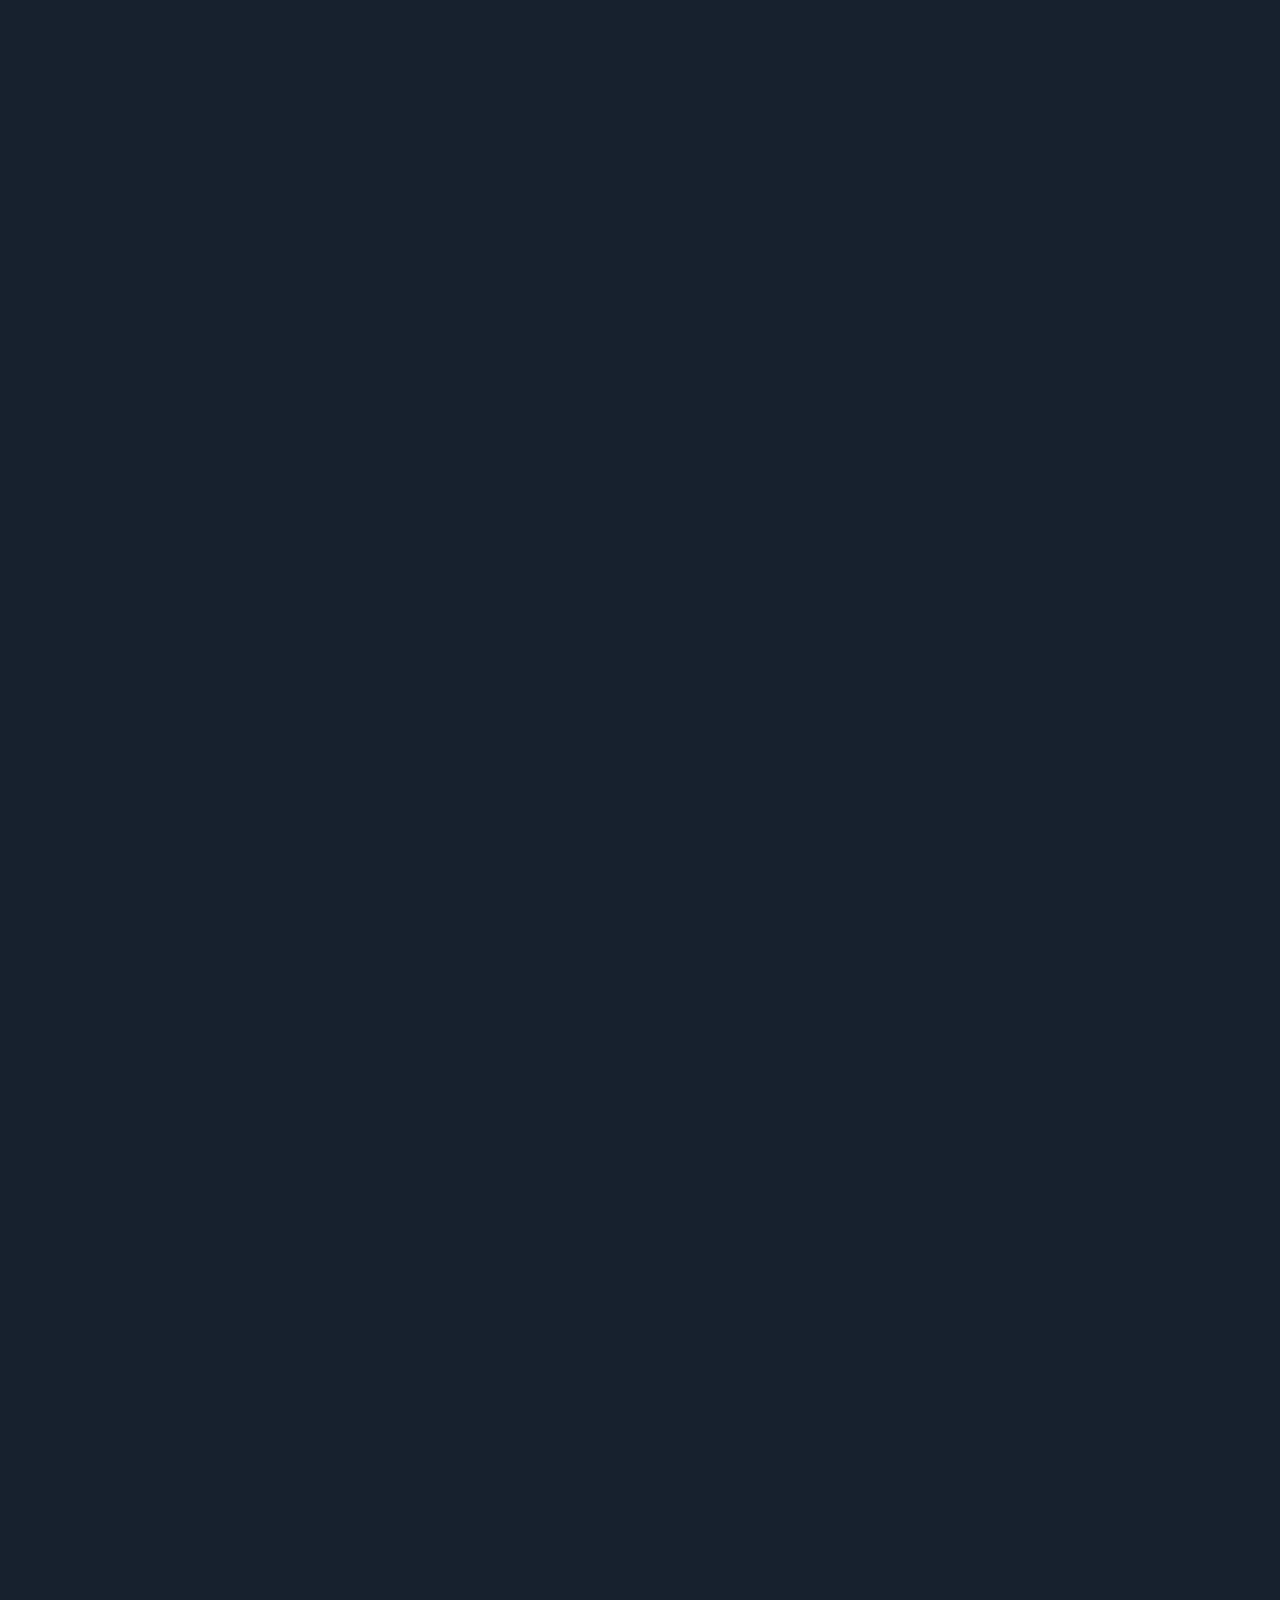
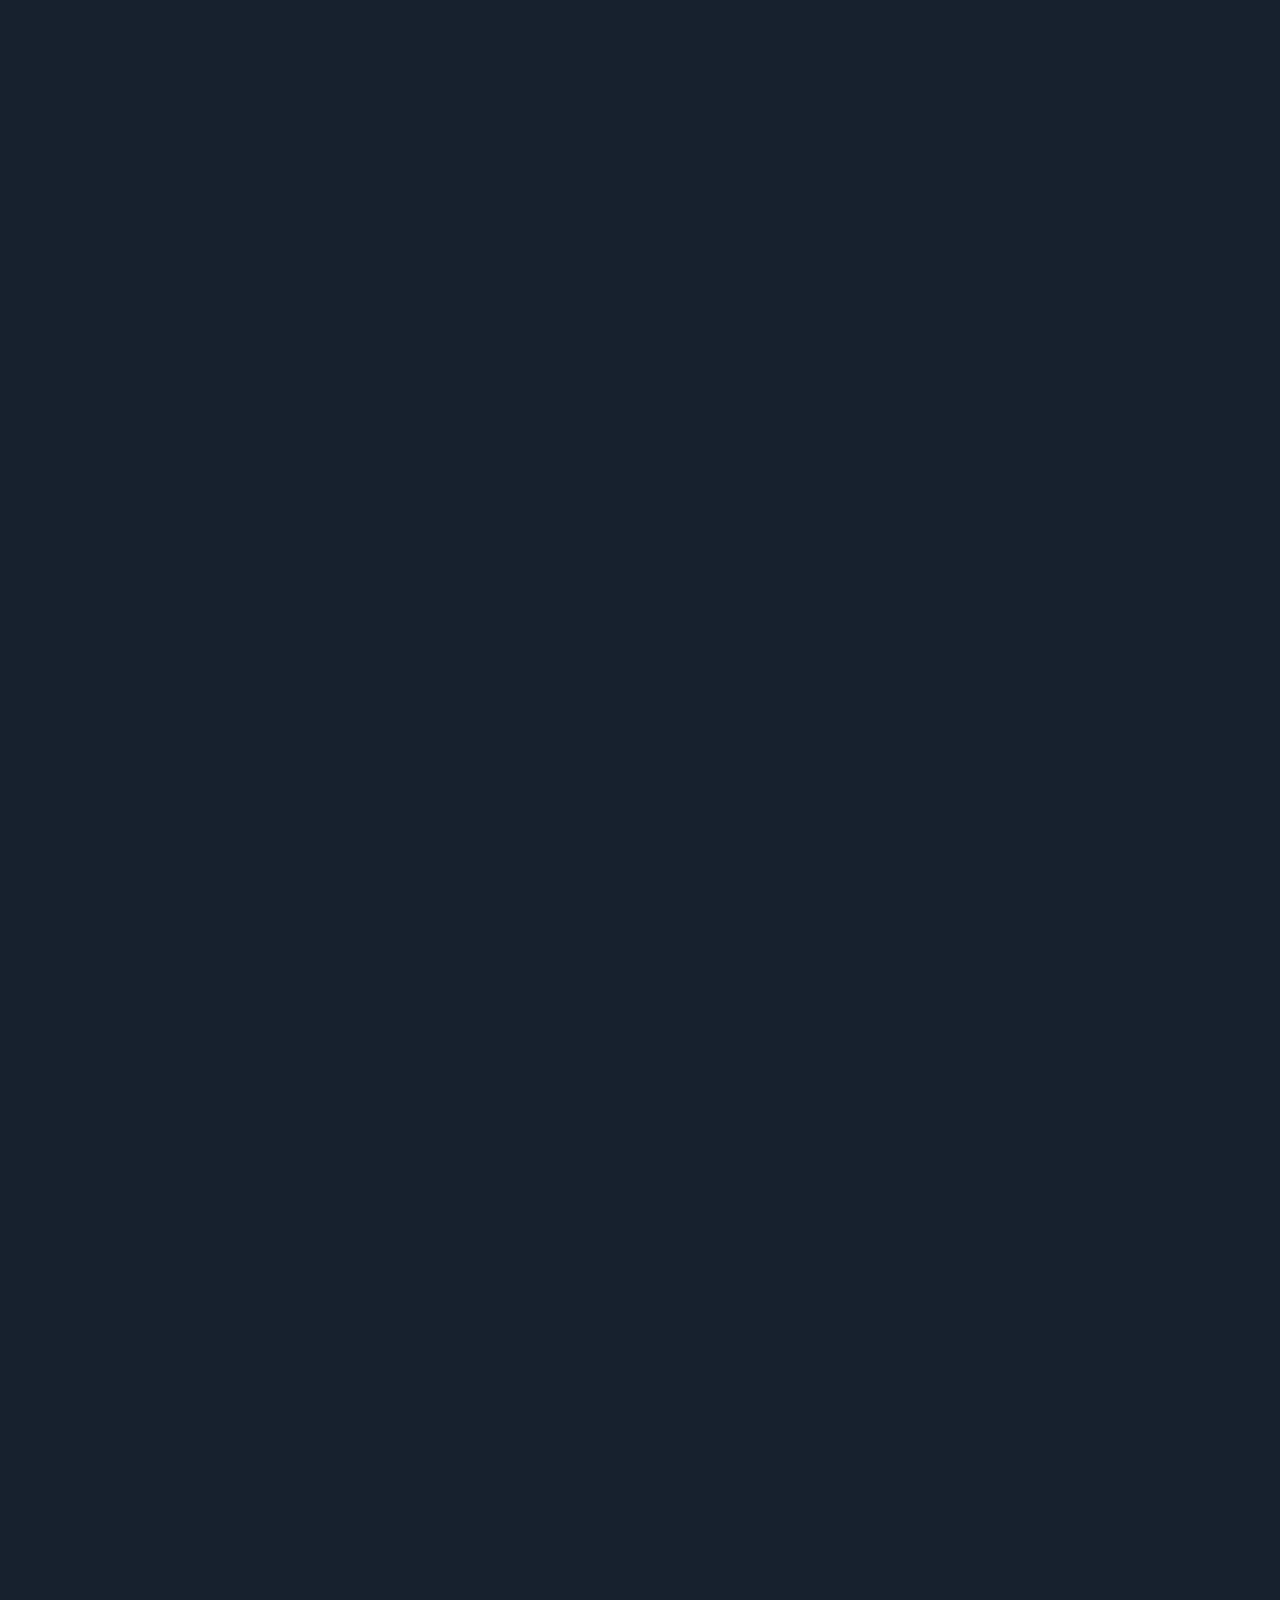
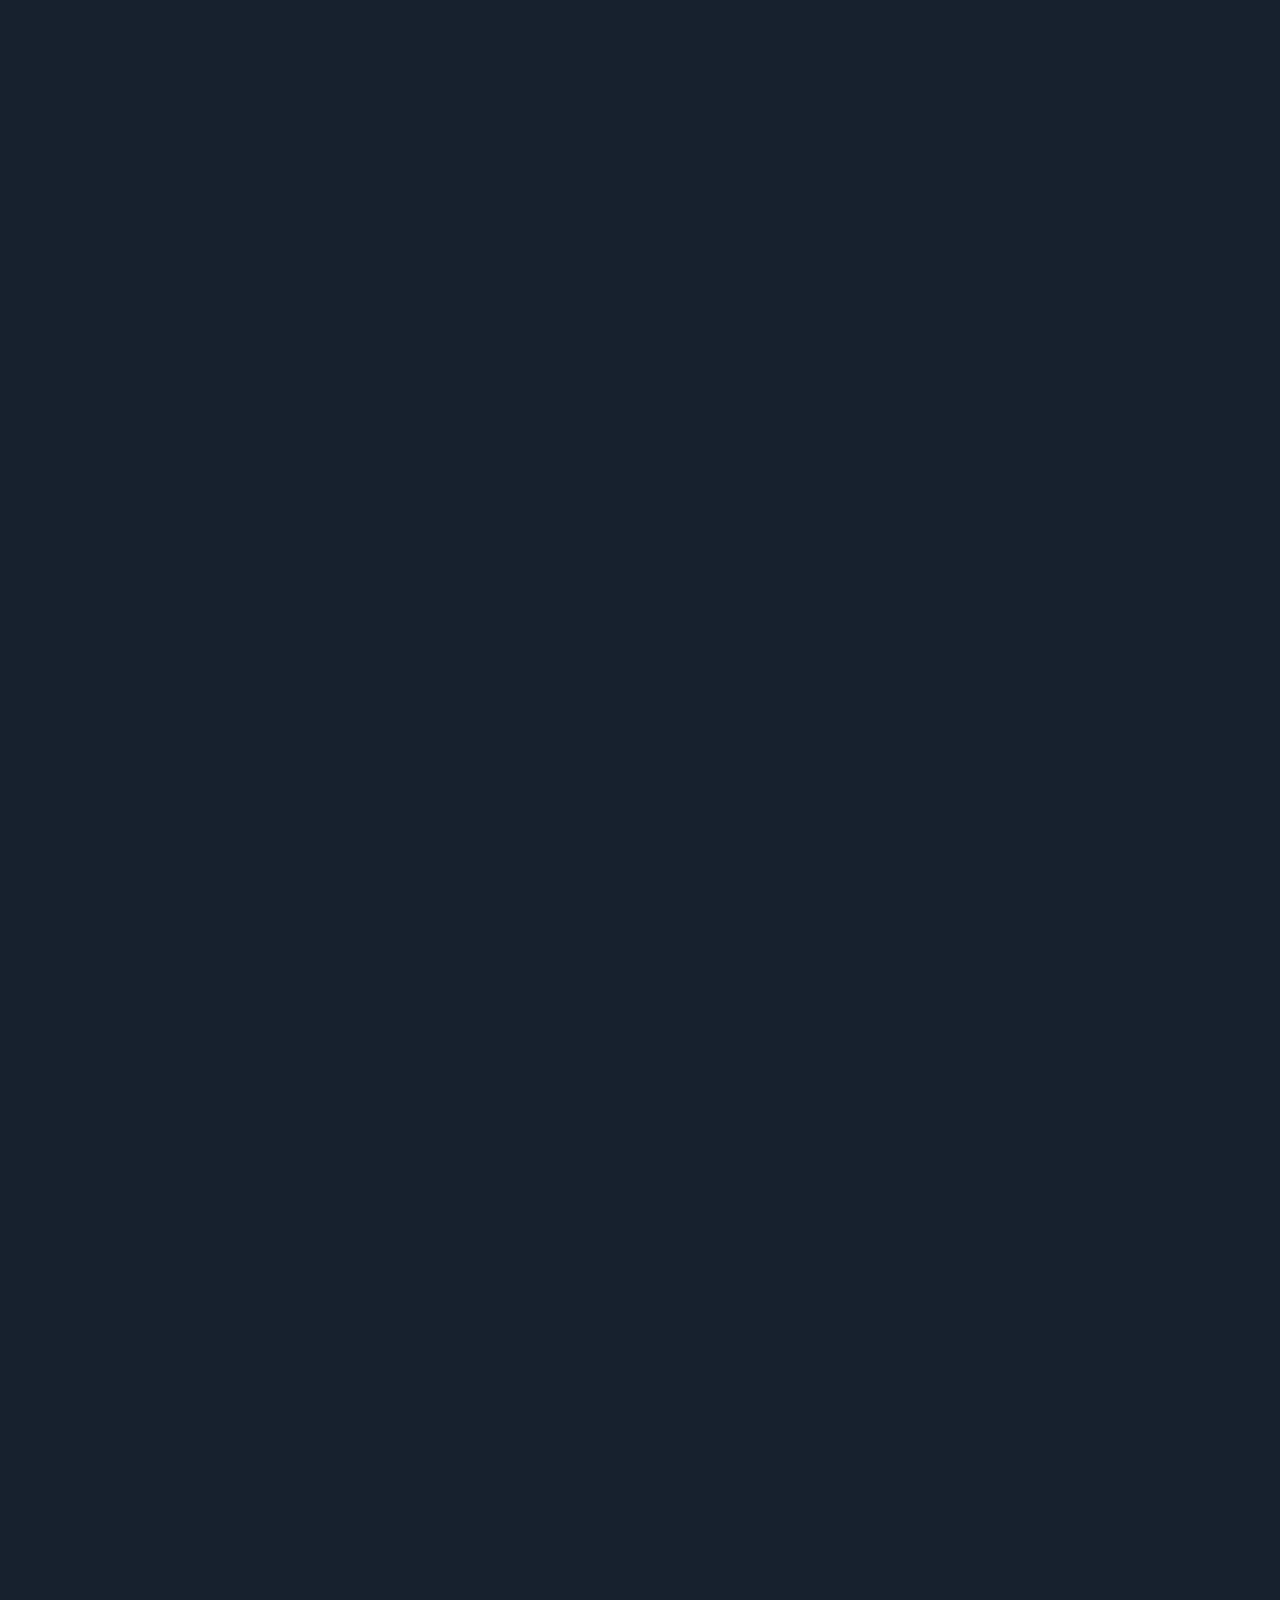
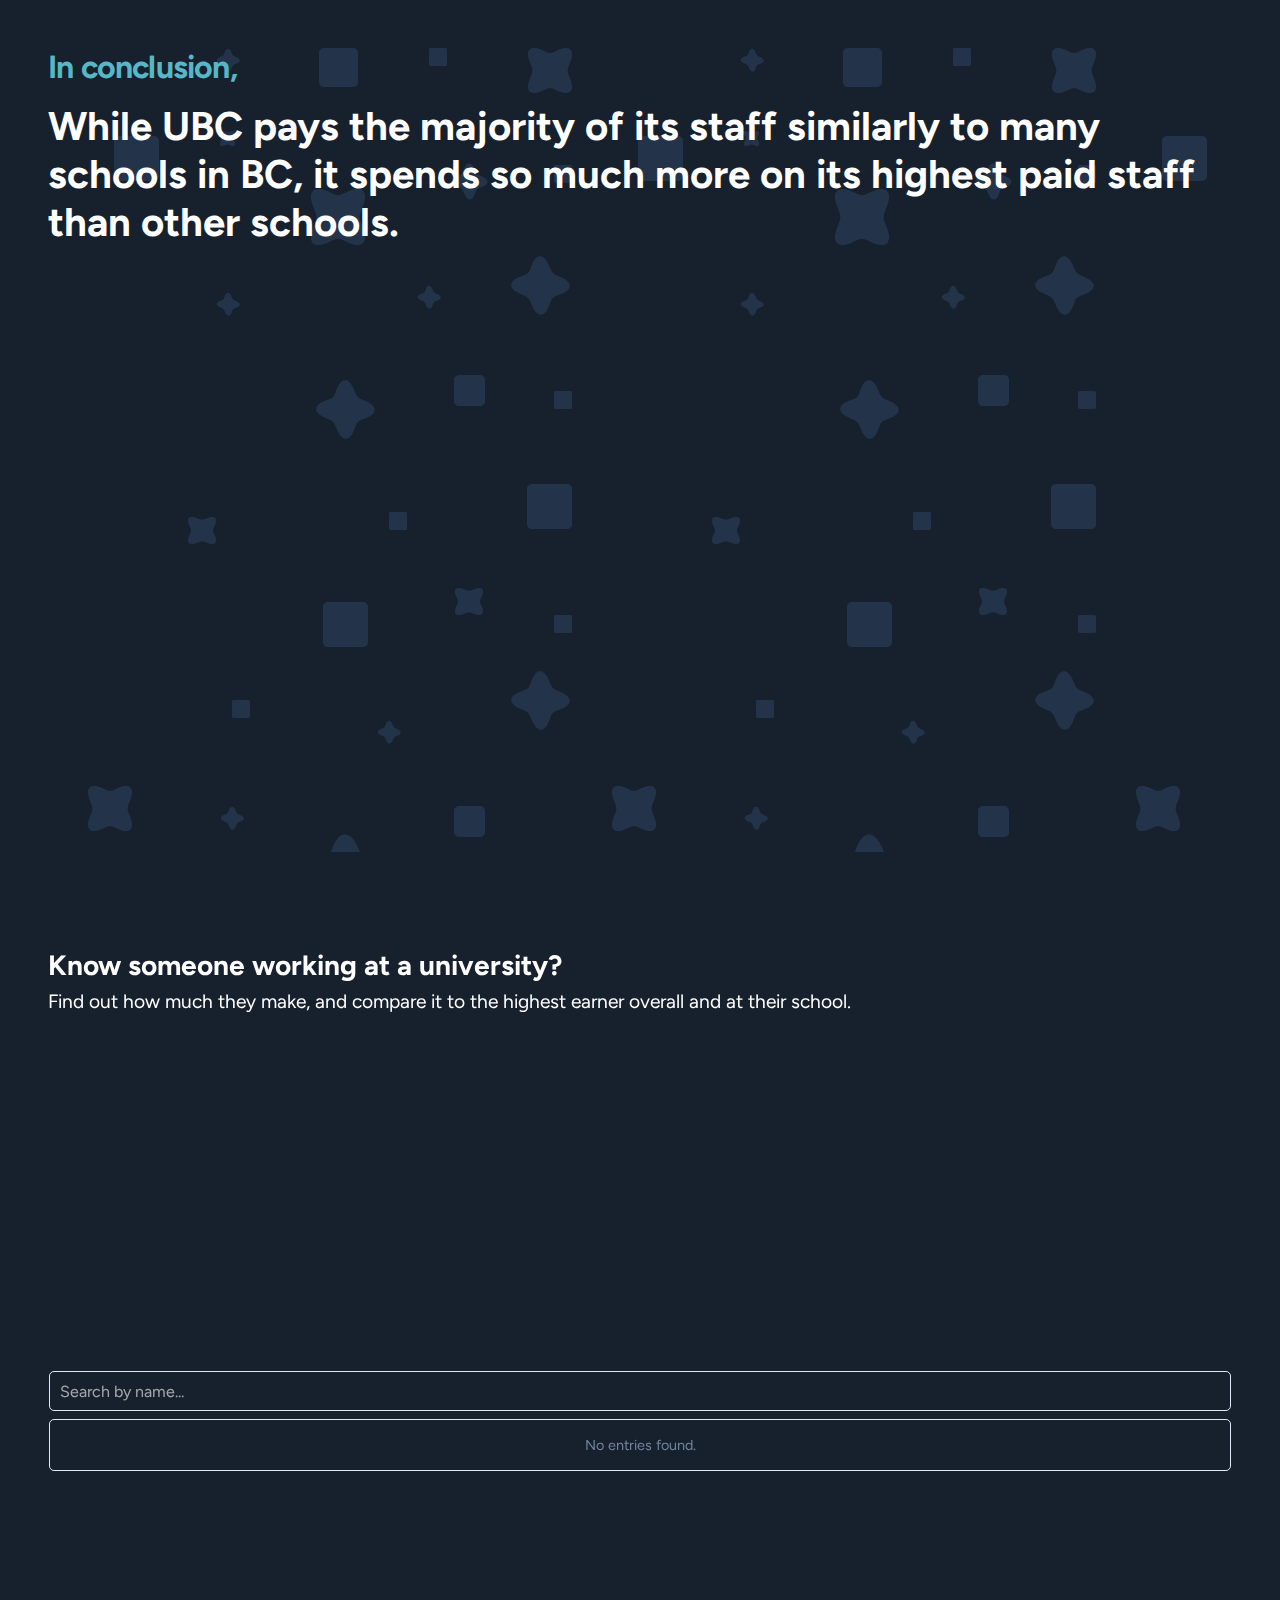
==== commit e6300d24: "final presentation" ====
--- a/355finalproj/index.html
+++ b/355finalproj/index.html
@@ -1,202 +1,280 @@
 <!DOCTYPE html>
 <html lang="en">
-<head>
-    <meta charset="UTF-8">
-    <meta name="viewport" content="width=device-width, initial-scale=1.0">
+  <head>
+    <meta charset="UTF-8" />
+    <meta name="viewport" content="width=device-width, initial-scale=1.0" />
     <title>IAT 355 Final Project</title>
-    <link rel="stylesheet" href="style.css">
-</head>
-<body>
+    <link rel="stylesheet" href="style.css" />
+  </head>
+  <body>
     <!-- INTRO TITLE -->
-    <section class="full centerPg text-only titlebg" id="hero" data-step="1">
-        <h1 class="screenreader">An overview of BC university faculty compensations: UBC vs. other institutions</h1>
-        <p class="main-header">UBC staff make HOW MUCH?!?!</p>
-        <p>A look into the staff compensation at British Columbia's biggest post-secondary institution.</p>
+    <section class="full centerPg titlebg" id="hero" data-step="1">
+      <h1 class="screenreader">
+        An overview of BC university faculty compensations: UBC vs. other
+        institutions
+      </h1>
+      <p class="main-header">UBC staff make HOW MUCH?!?!</p>
+      <p>
+        A look into the staff compensation at British Columbia's biggest
+        post-secondary institution.
+      </p>
+      <div class="scroll-down" id="scroll-down">
+        Scroll down to continue
+        <span class="arrow">↓</span>
+      </div>
     </section>
 
     <!-- INTRO SUBTITLE -->
     <section class="full text-only darkbg" id="introduction" data-step="2">
-        <h2 class="screenreader">Introduction to readers</h2>
-        <div class="margins column-arr" >
-            <!-- need to make this move to the next line -->
-            <p class="infoTitle em-dash secondary-heading">Post-secondary education is a <span class="white">massive investment</span></p>
-            <p>your money, taxpayer money, donations, and more. But have you ever wondered, where does it all go? Let's pull back the curtain and uncover the story behind the dollars!</p>
-        </div>
-        <div class="margins right-column-arr"> 
-            <img src="images/slide2detail.png">
-        </div>
+      <h2 class="screenreader">Introduction to readers</h2>
+      <div class="column">
+        <p class="infoTitle secondary-heading">
+          Post-secondary education is a
+          <span class="white block em-dash">massive investment</span>
+        </p>
+        <p>
+          your money, taxpayer money, donations, and more. But have you ever
+          wondered, where does it all go? Let's pull back the curtain and
+          uncover the story behind the dollars!
+        </p>
+      </div>
+      <div class="column">
+        <img src="images/slide2detail.png" />
+      </div>
     </section>
 
     <!-- VISUALIZATION 1 -->
     <section class="darkbg">
-        <h2 class="screenreader">Initial statistics about UBC</h2>
-        <div class="full centerPg vis-container visualization1 ">
-            <h3 class="vis-title" id="vis1title">UBC makes ALOT more money from its students</h3>
-            <p class="vis-subtitle" id="vis1subtitle">BC university's revenue from student tuition </p>
+      <h2 class="screenreader">Initial statistics about UBC</h2>
+      <div class="full centerPg vis-container visualization1">
+        <h3 class="vis-title" id="vis1title">
+          UBC makes A LOT more money from its students.
+        </h3>
+        <p class="vis-subtitle" id="vis1subtitle">
+          BC university's revenue from student tuition
+        </p>
+        <div class="vis1-container">
             <div id="vis1Container"></div>
-            <p class="vis-small" id="vis1small">Calculated using number of students in 2022/2023 × 2022/2023 tuition</p>
-        </div>
-        <div class="full s3" data-step="3" id="university-revenue">
-            <!-- university revenue step -->
-        </div>
-        <div class="full s4" data-step="4" id="average-salaries">
-            <!-- average salaries step -->
-        </div>
+        </div>
+        <p class="vis-small" id="vis1small">
+          Calculated using number of students in 2022/2023 × 2022/2023 tuition
+        </p>
+      </div>
+      <div class="full s3" data-step="3" id="university-revenue">
+        <!-- university revenue step -->
+      </div>
+      <div class="full s4" data-step="4" id="average-salaries">
+        <!-- average salaries step -->
+      </div>
     </section>
 
     <!-- NARRATIVE INBETWEEN -->
     <section class="full text-only darkbg" data-step="5" id="ubc-exploration">
-        <div class="margins column-arr" >
-            <p class="infoTitle secondary-heading">
-                UBC makes so much more money from it's students, 
-                but pays its staff similarly to the other top BC universities.
+      <div class="margins column-arr">
+        <p class="infoTitle secondary-heading">
+          UBC makes so much more money from its students, but
+          <span class="white">pays its staff similarly</span> to the other top
+          BC universities.
+        </p>
+      </div>
+      <div class="margins right-column-arr">
+        <p class="infoTitle leftBottomAlign secondary-heading">
+          So <span class="white italic">where</span> does that money
+          go?
+        </p>
+      </div>
+    </section>
+
+    <!-- VISUALIZATION 2 -->
+    <section class="darkbg">
+      <h2 class="screenreader">Looking into UBC's operational budget</h2>
+      <div class="vis-container visualization2">
+        <p class="infoTitle tertiary-heading vis2title" id="vis2title">
+          Let's take a look at UBC's Fiscal Year 2024 Operational Budget:
+        </p>
+        <div class="vis2-container">
+          <div class="vis2-vis-container">
+            <figure class="vis2-figure">
+              <div class="" id="vis2-1Container"></div>
+              <figcaption class="vis2subtitle">UBC 2024 Expenses</figcaption>
+            </figure>
+            <figure class="vis2-figure">
+              <div class="hidden" id="vis2-2Container"></div>
+              <figcaption class="vis2subtitle" id="vis2-2subtitle">
+                SFU 2024 Expenses
+              </figcaption>
+            </figure>
+          </div>
+          <div class="vis2-text-container" id="first-step">
+            <p class="vis2-text">
+              UBC spends an overwhelming 1.8 billion dollars, three quarters of
+              its annual operational budget, on salaries and benefits for its
+              staff.
             </p>
-        </div>
-        <div class="margins right-column-arr"> 
-            <p class="infoTitle leftBottomAlign secondary-heading">
-                So where does that money go?
+            <p class="vis2-text white">
+              Looks like that money does go to the staff, but probing further,
+              something is off...
             </p>
-        </div>
-    </section>
-
-    <!-- VISUALIZATION 2 -->
-    <section class="darkbg">
-        <h2 class="screenreader">Looking into UBC's operational budget</h2>
-        <div class="vis-container visualization2">
-            <p class="infoTitle tertiary-heading vis2title" id="vis2title">Let's take a look at UBC's Fiscal Year 2024 Operational Budget</p>
-            <div class="vis2-container">
-                <div class="vis2-vis-container">
-                    <figure>
-                        <div class="" id="vis2-1Container"></div>
-                        <figcaption class="vis2subtitle">UBC 2024 Expenses</figcaption>
-                    </figure>
-                    <figure>
-                        <div class="hidden" id="vis2-2Container"></div>
-                        <figcaption class="vis2subtitle" id="vis2-2subtitle">SFU 2024 Expenses</figcaption>
-                    </figure>
-                </div>
-                <div class="vis2-text-container" id="first-step">
-                    <p class="vis2-text">UBC spends an overwhelming 1.8 billion dollars, three quarters of its annual operational budget, on salaries and benefits for its staff.</p>
-                    <p class="vis2-text white">Looks like that money does go to the staff, but probing further, something is off...</p>
-                </div>
-                <div class="vis2-text-container hidden" id="second-step">
-                    <p class="vis2-text">Comparing to SFU,  both universities spend 75% of their budgets on staff salaries and benefits, however...</p>
-                    <div class="statistic">
-                        <p class="vis2-number white">~2x</p>
-                        <p class="white">UBC's income is from student tuition compared to SFU</p>
-                    </div>
-                    <div class="statistic">
-                        <p class="vis2-number-big blue">~4x</p>
-                        <p class="white">UBC's spending on staff salary and benefits compared to SFU</p>
-                    </div>
-                </div>
+          </div>
+          <div class="vis2-text-container hidden" id="second-step">
+            <p class="vis2-text">
+              Comparing to SFU, both universities spend around 75% of their
+              budgets on staff salaries and benefits, however...
+            </p>
+            <div class="statistic">
+              <p class="vis2-number white">~2x</p>
+              <p class="white">
+                UBC's income is from student tuition compared to SFU
+              </p>
             </div>
-        </div>
-        <div class="s6 full centerPg" data-step="6" id="ubc-operational-budget">
-            <!-- UBC operational budget step -->
-        </div>
-        <div class="s7 full centerPg" data-step="7" id="sfu-vs-ubc">
-            <!-- SFU vs. UBC step -->
-        </div>
+            <div class="statistic">
+              <p class="vis2-number-big blue">~4x</p>
+              <p class="white">
+                UBC's spending on staff salary and benefits compared to SFU
+              </p>
+            </div>
+          </div>
+        </div>
+      </div>
+      <div class="s6 full centerPg" data-step="6" id="ubc-operational-budget">
+        <!-- UBC operational budget step -->
+      </div>
+      <div class="s7 full centerPg" data-step="7" id="sfu-vs-ubc">
+        <!-- SFU vs. UBC step -->
+      </div>
     </section>
 
     <!-- NARRATIVE INBETWEEN #2 -->
-    <section class="full text-only darkbg" data-step="8" id="questioning-ubc-compensation">
-        <div class="margins column-arr" >
-            <p class="infoTitle secondary-heading">
-                Recalling that compared to SFU, UBC gets double the amount of revenue from student tuition. How does UBC spends quadruple the amount on salary and benefits?
-            </p>
-        </div>
-        <div class="margins right-column-arr"> 
-            <p class="infoTitle leftBottomAlign secondary-heading">
-                Do they really pay their staff like the other universities?
-            </p>
-        </div>
+    <section
+      class="full text-only darkbg"
+      data-step="8"
+      id="questioning-ubc-compensation"
+    >
+      <div class="margins column-arr">
+        <p class="infoTitle secondary-heading">
+          Recalling that compared to SFU, UBC gets
+          <span class="white"
+            >double the amount of revenue from student tuition.</span
+          >
+          How does UBC spend <span class="white italic">quadruple</span> the
+          amount on salary and benefits?
+        </p>
+      </div>
+      <div class="margins right-column-arr">
+        <p class="infoTitle leftBottomAlign secondary-heading">
+          Do they <span class="white italic">really</span> pay their
+          staff like the other universities?
+        </p>
+      </div>
     </section>
 
     <!-- VISUALIZATION 3 -->
     <section class="darkbg">
-        <h2 class="screenreader">A closer look into individual faculty salaries</h2>
-        <div class="vis-container visualization3">
-            <p class="vis-main" id="vis3main">Let's start off with the average salary for each university...</p>
-            <div class="vis3-vis-container">
-                <div id="vis3Container"></div>
-                <div class="hidden" id="vis3ContainerSupplementary"></div>
+      <h2 class="screenreader">
+        A closer look into individual faculty salaries
+      </h2>
+      <div class="vis-container visualization3">
+        <p class="vis-main" id="vis3main">
+          Let's start off with the average salary for each university...
+        </p>
+        <div class="vis3-vis-container">
+          <div id="vis3Container"></div>
+          <div class="hidden" id="vis3ContainerSupplementary"></div>
+        </div>
+      </div>
+      <div
+        class="s9 full centerPg"
+        data-step="9"
+        id="university-average-salaries"
+      >
+        <!-- university average salaries step -->
+      </div>
+      <div
+        class="s10 full centerPg"
+        data-step="10"
+        id="closest-faculty-member-to-average"
+      >
+        <!-- closest-faculty-member-to-average step -->
+      </div>
+      <div class="s11 full centerPg" data-step="11" id="showing-all-entries">
+        <!-- showing-all-entries step -->
+      </div>
+      <div
+        class="s12 full centerPg"
+        data-step="12"
+        id="rescaled-average-and-entries"
+      >
+        <!-- rescaled-average-and-entries step -->
+      </div>
+      <div
+        class="s13 full centerPg"
+        data-step="13"
+        id="top-10-salaries-per-university"
+      >
+        <!-- top-10-salaries-per-university step -->
+      </div>
+    </section>
+
+    <section class="full darkbg text-only" data-step="14" id="conclusion">
+      <h2 class="screenreader">Conclusion</h2>
+      <div class="column">
+        <p class="concluding-heading">In conclusion,</p>
+        <p class="concluding-paragraph">
+          While UBC pays the majority of its staff similarly to many schools in
+          BC, it spends so much more on its highest paid staff than other
+          schools.
+        </p>
+      </div>
+      <div class="column">
+        <img src="images/slide2detail.png" />
+      </div>
+    </section>
+
+    <!-- VISUALIZATION 4-->
+    <section class="darkbg">
+      <h2 class="screenreader">
+        Search for an individual university faculty salary
+      </h2>
+      <div class="full vis-container visualization4">
+        <div class="vis4-text-container">
+          <p class="vis-title" id="vis4title">
+            Know someone working at a university?
+          </p>
+          <p class="vis-subtitle" id="vis4subtitle">
+            Find out how much they make, and compare it to the highest earner overall and at their school.
+          </p>
+        </div>
+        <div class="vis4-container">
+            <div id="vis4Container"></div>
+            <div class="input-container" id="inputContainer">
+              <div class="search-box">
+                  <input
+                  type="search"
+                  name="facultySearch"
+                  id="vis4faculty"
+                  placeholder="Search by name..."
+                  />
+              </div>
+              <div class="entries" id="searchEntries">
+              </div>
             </div>
         </div>
-        <div class="s9 full centerPg" data-step="9" id="university-average-salaries">
-            <!-- university average salaries step -->
-        </div>
-        <div class="s10 full centerPg" data-step="10" id="closest-faculty-member-to-average">
-            <!-- closest-faculty-member-to-average step -->
-        </div>
-        <div class="s11 full centerPg" data-step="11" id="showing-all-entries">
-            <!-- showing-all-entries step -->
-        </div>
-        <div class="s12 full centerPg" data-step="12" id="rescaled-average-and-entries">
-            <!-- rescaled-average-and-entries step -->
-        </div>
-        <div class="s13 full centerPg" data-step="13" id="top-10-salaries-per-university">
-            <!-- top-10-salaries-per-university step -->
-        </div>
-    </section>
-
-    <section class="full darkbg text-only" data-step="14" id="conclusion">
-        <h2 class="screenreader">Conclusion</h2>
-        <div class="column">
-            <p class="concluding-heading">In conclusion,</p>
-            <p class="concluding-paragraph">While UBC pays the majority of its staff similarly to many schools in BC, it spends so much more on its highest paid staff than other schools.</p>
-        </div>
-        <div class="column"> 
-            <img src="images/slide2detail.png">
-        </div>
-    </section>
-
-    <!-- VISUALIZATION 4-->
-    <section class="darkbg">
-        <h2 class="screenreader">Search for an individual university faculty salary</h2>
-        <div class="full centerPg vis-container visualization4">
-            <div class="visualization-container">
-                <p class="vis-title" id="vis4title">Know someone working at a university? </p>
-                <p class="vis-subtitle" id="vis4subtitle">Find out how much they make, and compare it to the highest earner at their school.</p>
-                <div id="vis4Container"></div>
-            </div>
-            <div class="input-container">
-                <label for="vis4faculty" class="search-label">Search by name:</label>
-                <div class="search-box">
-                    <input type="search" name="facultySearch" id="vis4faculty" placeholder="">
-                    <button type="submit" class="search-button">
-                        Search
-                    </button>
-                    <!-- implement showing where they're from here -->
-                </div>
-            </div>
-        </div>
-        <div class="full centerPg s14" data-step="15" id="search">
-            <!-- search step -->
-        </div>
-    </section>
-
-    <div class="full centerPg text-only" data-step="16" id="credits">
-        <h2>Credits</h2>
-        <ul>
-            <li>
-                <p>2020/2021 salaries from <a href="https://github.com/vs-postmedia/public-sector-salary-data/blob/main/data/public_sector_salary-fy20_21/public_sector_salary-fy20_21-universities.csv">Vancouver Sun</a></p>
-            </li>
-            <li>
-                <p>2022/2023 headcount in post-sec institution from  <a href=" https://catalogue.data.gov.bc.ca/dataset/domestic-and-international-student-headcount-by-economic-development-region-and-institution ">bc government</a></p>
-            </li>
-            <li>
-                <p>2022/2023 cost of tuition from the <a href="https://www2.gov.bc.ca/gov/content/education-training/post-secondary-education/data-research/cost-of-post-secondary-education">bc government</a></p>
-            </li>
-            <li>
-                <p>ftes (full time enrollments) from <a href=" https://catalogue.data.gov.bc.ca/dataset/full-time-equivalent-enrolment-targets-at-public-post-secondary-institutions ">bc government</a></p>
-            </li>
-        </ul>
+      </div>
+      <div class="full centerPg s14" data-step="15" id="search">
+        <!-- search step -->
+      </div>
+    </section>
+    <div class="full centerPg titlebg" data-step="16" id="credits">
+        <h2 class="main-header">Credits</h2>
+          <p>2020/2021 salaries from <a href="https://github.com/vs-postmedia/public-sector-salary-data/blob/main/data/public_sector_salary-fy20_21/public_sector_salary-fy20_21-universities.csv">Vancouver Sun<br><br></a></p>
+          <p>2022/2023 headcount in post-secondary institutions from the <a href=" https://catalogue.data.gov.bc.ca/dataset/domestic-and-international-student-headcount-by-economic-development-region-and-institution ">BC Government<br><br></a></p>
+          <p>2022/2023 cost of tuition per university from the <a href="https://www2.gov.bc.ca/gov/content/education-training/post-secondary-education/data-research/cost-of-post-secondary-education">BC Government<br><br></a></p>
+          <p>FTEs (full time enrollments) from the <a href=" https://catalogue.data.gov.bc.ca/dataset/full-time-equivalent-enrolment-targets-at-public-post-secondary-institutions ">BC Government<br><br></a></p>
     </div>
+
     <div class="mobile-buttons">
-      <button id="prev-step">Previous</button>
-      <button id="next-step">Next</button>
+      <button id="prev-step">←</button>
+      <button id="next-step">→</button>
     </div>
     <div id="tooltip"></div>
     <div id="progress-bar"></div>
@@ -208,5 +286,5 @@
     <script type="module" src="vis-two.js"></script>
     <script type="module" src="vis-three.js"></script>
     <script type="module" src="vis-four.js"></script>
-</body>
-</html>+  </body>
+</html>
--- a/355finalproj/style.css
+++ b/355finalproj/style.css
@@ -19,10 +19,10 @@
 
 .hidden {
   visibility: hidden;
-  max-height: 0;
-}
-
-.titlebg{
+  /* max-height: 0; */
+}
+
+.titlebg {
   background-repeat: repeat;
   background-image: url(images/titlebg.png);
 }
@@ -33,25 +33,29 @@
   display: flex;
   flex-direction: column;
 }
+
 .centerPg {
   align-items: center;
   justify-content: center;
 }
 
-.column-arr {
-  flex: 1;
-  width: 50%;
-}
-
-.right-column-arr {
-  flex: 1; 
-  display: flex;
-  justify-content: flex-end; 
-  
+@media (min-width: 84rem) {
+
+  .column-arr {
+    flex: 1;
+    width: 50%;
+  }
+  
+  .right-column-arr {
+    flex: 1;
+    display: flex;
+    justify-content: flex-end;
+  }
+
 }
 
 .darkbg {
-  background-color: #17212E;
+  background-color: #17212e;
   color: #fff;
 }
 
@@ -63,24 +67,26 @@
 
 .infoTitle {
   align-items: start;
-  font-size: 2rem;
-  color: #99D7C3;
+  font-size: 1.5rem;
+  color: #99d7c3;
+}
+
+@media (min-width: 48rem) {
+  .infoTitle {
+    font-size: 2rem;
+  }
 }
 
 @media (min-width: 64rem) {
-
   .infoTitle {
     font-size: 2.5rem;
   }
-
 }
 
 @media (min-width: 98rem) {
-
   .infoTitle {
-    font-size: 4rem;
-  }
-
+    font-size: 3.5rem;
+  }
 }
 
 .white {
@@ -88,17 +94,30 @@
 }
 
 .blue {
-  color: #99D7C3;
+  color: #99d7c3;
+}
+
+.block {
+  display: block;
+}
+
+.italic {
+  font-style: italic;
 }
 
 .em-dash::after {
   content: "—";
+  color: #99d7c3;
 }
 
 .leftBottomAlign {
   text-align: end;
-  display: flex;
   align-self: flex-end;
+}
+
+.text-only {
+  display: flex;
+  justify-content: space-between;
 }
 
 .vis-container {
@@ -108,13 +127,6 @@
   right: 0;
 }
 
-.text-box {
-  z-index: 10;
-  background-color: #d8d6d6;
-  padding: 1rem;
-  width: 20rem;
-}
-
 .text-only p {
   max-width: 75rem;
 }
@@ -129,13 +141,27 @@
   align-self: center;
 }
 
+.full:focus {
+  outline: none;
+}
+
 .mobile-buttons {
   position: fixed;
-  bottom: 1rem;
-  left: calc(50% - 45%);
-  display: flex;
-  width: 90%;
+  bottom: 2rem;
+  left: calc((100vw - 86vw) / 2);
+  display: flex;
+  width: 86vw;
   justify-content: space-between;
+}
+
+.mobile-buttons > button {
+  background-color: #65747B;
+  color: #648C86;
+  border-radius: 1rem;
+  width: 3rem;
+  height: 3rem;
+  font-size: 2rem;
+  border: none;
 }
 
 @media (min-width: 64rem) {
@@ -144,18 +170,102 @@
   }
 }
 
+/* INTRO STYLES */
+
+/* Scroll Down Button */
+.scroll-down {
+  position: absolute;
+  bottom: 20px;
+  left: 50%;
+  transform: translateX(-50%) translateY(100%);
+  display: flex;
+  flex-direction: column;
+  align-items: center;
+  font-size: 1rem;
+  text-decoration: none;
+  color: #17212e;
+  opacity: 0;
+  transition: transform 0.6s ease-out, opacity 0.6s ease-out;
+  cursor: pointer;
+}
+
+.scroll-down .arrow {
+  margin-top: 5px;
+  font-size: 1.5rem;
+  animation: bounce 1.5s infinite;
+}
+
+/* Arrow Bounce Animation */
+@keyframes bounce {
+  0%,
+  100% {
+    transform: translateY(0);
+  }
+  50% {
+    transform: translateY(10px);
+  }
+}
+
+/* Reveal the button after 2 seconds */
+.scroll-down.show {
+  opacity: 1;
+  transform: translateX(-50%) translateY(0);
+}
+
 /* TYPE */
 
 .main-header {
-  font-size: 4rem;
+  font-size: 2.5rem;
+  text-align: center;
   margin-bottom: 3rem;
+  margin-right: 0.8rem;
+  margin-left: 0.8rem;
   font-weight: 700;
 }
 
+.main-header ~ p {
+  text-align: center;
+  margin-right: 0.8rem;
+  margin-left: 0.8rem;
+}
+
+@media (min-width: 84rem) {
+
+  .main-header {
+    text-align: left;
+    font-size: 4rem;
+    margin-right: 0;
+    margin-left: 0;
+  }
+
+  .main-header ~ p {
+    text-align: left;
+    margin-right: 0rem;
+    margin-left: 0rem;
+  }
+  
+}
+
 .secondary-heading {
-  font-size: 2.5rem;
+  font-size: 2rem;
   margin-bottom: 2rem;
   font-weight: 700;
+}
+
+@media (min-width: 84rem) {
+
+  .secondary-heading {
+    font-size: 2.5rem;
+  }
+  
+}
+
+@media (min-width: 100rem) {
+
+  .secondary-heading {
+    font-size: 4rem;
+  }
+  
 }
 
 .vis-title {
@@ -174,13 +284,13 @@
 }
 
 .vis-subtitle {
-  font-size: 1rem;
+  font-size: 1.2rem;
   margin-bottom: 1rem;
   font-weight: 400;
 }
 
 .vis-small {
-  font-size: 0.8rem;
+  font-size: 1rem;
   margin-top: 1rem;
   font-weight: 400;
 }
@@ -188,95 +298,276 @@
 /* VISUALIZATION 1 STYLING */
 
 .vis-container.visualization1 {
-  display: flex; 
-  flex-direction: column; 
-  justify-content: center; 
-  align-items: center; 
-  margin: 0 auto;
-  width: 80vw; 
-}
-
-.s3 .text-box:first-child {
-  position: relative;
-  top: -9rem;
-  left: 20rem;
-}
-
-.s3 .text-box:last-child {
-  position: relative;
-  bottom: -5rem;
-  left: 30rem;
-}
-
-.s4 .text-box:first-child {
-  position: relative;
-  top: -9rem;
-  left: 20rem;
-}
-
-.s4 .text-box:last-child {
-  position: relative;
-  bottom: -5rem;
-  left: 30rem;
+  padding: 3rem;
+  display: flex;
+  flex-direction: column;
+  width: calc(100vw - 6rem);
+  height: calc(100vh - 6rem);
+}
+
+.vis1-container {
+  width: 100%;
+  height: 30%;
+  display: flex;
+}
+
+#vis1Container {
+  width: 100%;
+  height: 100%;
+}
+
+.calculation-label {
+  font-size: 0.8rem;
+}
+
+.calculation-label > tspan:not(:first-child) {
+  display: none;
+}
+
+.tick {
+  font-size: 0.6rem;
+}
+
+.highlight-label {
+  font-size: 1rem;
+}
+
+@media (min-width: 84rem) {
+
+  .vis-container.visualization1 {
+    padding: 5rem;
+    width: calc(100vw - 10rem);
+    height: calc(100vh - 10rem);
+  }
+  
+  .vis1-container {
+    width: 60%;
+    height: 100%;
+  }
+
+  .calculation-label {
+    font-size: 1rem;
+  }
+
+  .tick {
+    font-size: 0.8rem;
+  }
+
+  .calculation-label > tspan:not(:first-child) {
+    display: block;
+  }
+
 }
 
 /* VISUALIZATION 2 STYLING */
 
 .vis-container.visualization2 {
   align-items: unset;
-  display: block;
-  padding: 5rem;
-  max-height: 100vh;
-}
-
-#vis2title {
-  margin-bottom: 2rem;
-}
-
-.vis2-container {
-  display: flex;
-}
-
-.vis2-container.reverse {
-  flex-direction: row-reverse;
-  height: calc(100vh - 10rem);
-}
-
-.vis2-vis-container {
   display: flex;
   flex-direction: column;
   justify-content: space-between;
-}
-
-.vis2-number {
-  font-size: 3.5rem;
-  font-weight: 600;
-}
-
-.vis2-number-big {
-  font-size: 5.5rem;
-  font-weight: 600;
-}
-
-.vis2-text-container {
-  display: flex;
-  flex-direction: column;
-  justify-content: space-between;
-}
-
-.vis2-text {
-  color: #E1F8EE;
-  font-size: 2.125rem;
-  font-weight: 600;
-}
-
-/* VISUALIZATION 3 STYLING */
-
-.vis-container.visualization3 {
-  display: flex;
-  flex-direction: column;
   padding: 5rem;
   height: calc(100vh - 10rem);
+}
+
+#vis2title {
+  margin-bottom: 1rem;
+  font-size: 1.75rem;
+}
+
+@media (min-width: 84rem) {
+
+  .vis-container.visualization2 {
+    padding: 5rem;
+    height: calc(100vh - 10rem);
+  }
+  
+  #vis2title {
+    margin-bottom: 4rem;
+    font-size: 3.5rem;
+    max-width: 70%;
+  }
+
+}
+
+#vis2title:has(~ .reverse) {
+  margin-bottom: 0rem;
+  height: 0;
+}
+
+.vis2-container {
+  display: flex;
+  flex-direction: column;
+  height: 100%;
+  width: 100%;
+  justify-content: space-between;
+}
+
+.vis2-container.reverse {
+  justify-content: flex-start;
+}
+
+.vis2-vis-container {
+  height: 40%;
+  display: flex;
+}
+  
+#vis2-1Container, #vis2-2Container {
+  height: 100%;
+  width: 100%;
+  display: flex;
+  /* flex-direction: column; */
+  place-items: flex-end;
+}
+  
+.vis2-figure {
+  height: 100%;
+  width: 100%;
+  display: flex;
+  flex-direction: column;
+}
+
+.vis2-figure:has(.hidden) {
+  display: none;
+}
+
+.vis2subtitle {
+  text-align: center;
+  font-size: 0.7rem;
+}
+
+.vis2-text-container.hidden,
+#vis2-2Container.hidden, #vis2title.hidden {
+  max-height: 0;
+  max-width: 0;
+}
+  
+.vis2-text-container {
+  display: flex;
+  flex-direction: column;
+  justify-content: space-between;
+  margin-top: 1.5rem;
+}
+  
+.vis2-number {
+  font-size: 2rem;
+  font-weight: 600;
+}
+
+.vis2-number-big {
+  font-size: 3rem;
+  font-weight: 600;
+}
+
+.vis2-vis-container:has(.hidden) {
+  width: 100%;
+}
+  
+.vis2-text:first-child {
+  margin-bottom: 2rem;
+}
+
+@media (min-width: 84rem) {
+
+  .vis2-container {
+    flex-direction: row;
+  }
+  
+  .vis2-container.reverse {
+    flex-direction: row-reverse;
+    height: 100%;
+  }
+
+  .vis2-vis-container:has(.hidden) {
+    width: 60%;
+  }
+
+  .vis2-vis-container {
+    display: flex;
+    flex-direction: column;
+    justify-content: space-between;
+    min-width: 30%;
+    max-height: 100%;
+  }
+  
+  .vis2-number {
+    font-size: 4rem;
+    font-weight: 600;
+  }
+  
+  .vis2-number-big {
+    font-size: 6.5rem;
+    font-weight: 600;
+  }
+  
+  .vis2-text {
+    color: #e1f8ee;
+    font-size: 1.75rem;
+    font-weight: 600;
+  }
+  
+  .vis2-text-container {
+    display: flex;
+    flex-direction: column;
+    justify-content: space-between;
+    max-width: 40%;
+    margin-top: 0rem;
+  }
+
+  .vis2-vis-container {
+    height: 100%;
+  }
+
+  .vis2subtitle {
+    text-align: left;
+    font-size: 1rem;
+  }
+  
+  .vis2-text:first-child {
+    margin-bottom: 0rem;
+  }
+
+  .vis2-container.reverse {
+    flex-direction: row-reverse;
+    justify-content: space-between;
+    height: 100%;
+  }
+
+}
+
+@media (min-width: 100rem) {
+  
+  /* .vis2-text-container {
+    font-size: 3rem;
+  } */
+  
+  .vis2-text {
+    font-size: 3rem;
+  }
+  
+  .statistic p {
+    font-size: 2rem;
+  }
+  
+  .statistic .vis2-number {
+    font-size: 7rem;
+    font-weight: 600;
+  }
+  
+  .statistic .vis2-number-big {
+    font-size: 9rem;
+    font-weight: 600;
+  }
+
+}
+
+/* VISUALIZATION 3 STYLING */
+
+.vis-container.visualization3 {
+  display: flex;
+  flex-direction: column;
+  padding: 3rem;
+  height: calc(100vh - 6rem);
   justify-content: flex-end;
 }
 
@@ -288,10 +579,41 @@
 
 .vis3-vis-container {
   display: flex;
+  flex-direction: column;
+  height: 100%;
+}
+
+#vis3Container {
+  width: 100%;
+  height: 100%;
 }
 
 #vis3ContainerSupplementary {
   width: 100%;
+  height: 100%;
+}
+
+@media (min-width: 84rem) {
+
+  .vis-container.visualization3 {
+    padding: 5rem;
+    height: calc(100vh - 10rem);
+  }
+
+  .vis3-vis-container {
+    flex-direction: row;
+  }
+  
+  #vis3Container {
+    width: 70%;
+    height: 100%;
+  }
+  
+  #vis3ContainerSupplementary {
+    width: 30%;
+    height: 100%;
+  }
+
 }
 
 #tooltip {
@@ -309,26 +631,41 @@
 /* VISUALIZATION 4 STYLING */
 
 .vis-container.visualization4 {
-  margin-right: auto;
-  margin-left: auto;
-  display: flex;
-  flex-direction: row;
-  align-items: center;
-  gap: 4rem;
+  padding: 3rem;
+  display: flex;
+  flex-direction: column;
+  width: calc(100vw - 6rem);
+  height: calc(100vh - 6rem);
+}
+
+.vis4-container {
+  width: 100%;
+  height: 100%;
+  display: flex;
+  flex-direction: column;
+  gap: 1rem;
+}
+
+#vis4Container {
+  width: 100%;
+  height: 45%;
 }
 
 /* Input Container Styling */
 .input-container {
-  margin-top: 20px;
-  text-align: left;
+  display: flex;
+  flex-direction: column;
+  gap: 0.5rem;
   font-family: Arial, sans-serif;
+  border: 1px solid transparent; /* For debugging layout */
+  box-sizing: border-box;
+  min-height: 0; /* Ensures flex children don't force the parent to grow unexpectedly */
 }
 
 /* Label Styling */
 .search-label {
   font-size: 16px;
   color: #ffffff;
-  margin-bottom: 10px;
   display: block;
 }
 
@@ -337,16 +674,15 @@
   display: flex;
   align-items: center;
   gap: 10px;
-  margin-top: 5px;
 }
 
 /* Input Field Styling */
 .search-box input {
-  width: 300px;
+  width: 100%;
   height: 40px;
-  border: 1px solid #ffffff;
+  border: 1px solid #dce9fa;
   border-radius: 5px;
-  background-color: #17212E;
+  background-color: #17212e;
   color: #ffffff;
   padding: 0 10px;
   font-size: 16px;
@@ -358,45 +694,171 @@
   opacity: 0.6;
 }
 
-/* Button Styling */
-.search-button {
-  display: flex;
+@media (min-width: 84rem) {
+
+  .vis-container.visualization4 {
+    padding: 5rem;
+    width: calc(100vw - 10rem);
+    height: calc(100vh - 10rem);
+  }
+
+  .vis4-container {
+    flex-direction: row;
+  }
+
+  .search-box input {
+    width: 300px;
+  }
+
+  #vis4Container {
+    width: 100%;
+    height: 100%;
+  }
+  
+}
+
+.entries {
+  padding: 1rem;
+  display: flex;
+  flex-direction: column;
+  gap: 0.5rem;
+  overflow-y: auto; /* Enables scrolling only when content overflows */
+  border: 1px solid #dce9fa;
+  border-radius: 5px;
+  background-color: #17212e;
+  flex: 1; /* Allows entries to take remaining space */
+}
+
+.entries:not(:has(.entry))::after {
+  content: "No entries found.";
+  font-size: 0.9rem;
+  text-align: center;
+  color: #71839e;
+}
+
+.entry {
+  padding: 0.5rem;
+  display: flex;
+  justify-content: space-between;
   align-items: center;
-  gap: 5px;
-  padding: 10px 20px;
-  font-size: 16px;
-  color: #ffffff;
-  background-color: #49a9c9;
-  border: none;
+  border: 1px solid #dce9fa;
   border-radius: 5px;
+  background-color: #202936;
   cursor: pointer;
-  transition: background-color 0.3s ease;
-}
-
-.search-button:hover {
-  background-color: #3b8aa0;
-}
-
-/* CONCLUSION STYLING */
-
-#conclusion {
+  transition: background-color 200ms ease-in-out;
+}
+
+.entry:hover {
+  background-color: #4b5e79;
+}
+
+.entry:hover > .symbol {
+  transform: translateX(-0.1rem);
+}
+
+.entry > .symbol {
+  transform: translateX(-0.3rem);
+  transition: transform 200ms ease-in-out;
+}
+
+.entry-info {
+  display: flex;
+  flex-direction: column;
+  gap: 0.2rem;
+}
+
+.institution {
+  font-size: 0.7rem;
+  font-weight: 300;
+}
+
+/* Scrollbar styling for the entries container */
+.entries {
+  padding: 1rem;
+  display: flex;
+  flex-direction: column;
+  gap: 0.5rem;
+  overflow: auto; /* Enables scrolling only when content overflows */
+  border: 1px solid #dce9fa;
+  border-radius: 5px;
+  background-color: #17212e;
+  flex: 1; /* Allows entries to take remaining space */
+  
+  /* Scrollbar styling */
+  scrollbar-width: thin; /* Firefox */
+  scrollbar-color: #3b8aa0 #17212e; /* Firefox */
+}
+
+/* Custom styling for the scrollbar (Webkit browsers like Chrome) */
+.entries::-webkit-scrollbar {
+  width: 8px; /* Width of the scrollbar */
+}
+
+.entries::-webkit-scrollbar-track {
+  background-color: #17212e; /* Track background */
+  border-radius: 10px; /* Round corners on the track */
+}
+
+.entries::-webkit-scrollbar-thumb {
+  background-color: #3b8aa0; /* Thumb color */
+  border-radius: 10px; /* Round corners on the thumb */
+  border: 2px solid #17212e; /* Border between thumb and track */
+}
+
+.entries::-webkit-scrollbar-thumb:hover {
+  background-color: #58b7c6; /* Thumb color on hover */
+}
+
+/* CONCLUSION & INTRODUCTION STYLING */
+
+#conclusion,
+#introduction {
   display: flex;
   flex-direction: row;
   /* grid-template-columns: 2fr 1fr; */
   justify-content: space-between;
-  padding: 5rem;
-  width: calc(100vw - 10rem);
+  padding: 3rem;
+  width: calc(100vw - 6rem);
   /* padding-bottom: 5rem; */
-  height: calc(100vh - 10rem);
+  height: calc(100vh - 6rem);
 }
 
 .column {
   display: flex;
   flex-direction: column;
+  background-image: url("images/slide2detail.png");
+}
+
+.column:has(img) {
+  display: none;
+}
+
+@media (min-width: 84rem) {
+
+  #conclusion,
+  #introduction {
+    display: flex;
+    flex-direction: row;
+    /* grid-template-columns: 2fr 1fr; */
+    justify-content: space-between;
+    padding: 5rem;
+    width: calc(100vw - 10rem);
+    /* padding-bottom: 5rem; */
+    height: calc(100vh - 10rem);
+  }
+  
+  .column {
+    background-image: unset;
+  }
+
+  .column:has(img) {
+    display: flex;
+  }
+
 }
 
 .concluding-heading {
-  color: #58B7C6;
+  color: #58b7c6;
   letter-spacing: -0.05rem;
   font-size: 2rem;
   font-weight: 700;
@@ -404,9 +866,17 @@
 }
 
 .concluding-paragraph {
-  letter-spacing: -0.1rem;
-  font-size: 4rem;
+  font-size: 2.5rem;
   font-weight: 700;
+}
+
+@media (min-width: 84rem) {
+
+  .concluding-paragraph {
+    letter-spacing: -0.1rem;
+    font-size: 4rem;
+  }
+
 }
 
 .column > img {
@@ -419,7 +889,7 @@
   position: fixed;
   bottom: 0;
   left: 0;
-  width: 100%;
+  width: 100vw;
   height: 0.8rem;
   gap: 0.2rem;
   display: flex;
@@ -447,7 +917,7 @@
 }
 
 .progress-item.active {
-  background: #99D7C3;
+  background: #99d7c3;
 }
 
 .progress-item:hover {
@@ -459,7 +929,7 @@
   top: -25px;
   left: 50%;
   transform: translateX(-50%);
-  background: #17212E;
+  background: #17212e;
   color: #fff;
   font-size: 12px;
   padding: 3px 6px;
@@ -470,4 +940,4 @@
 
 .progress-item:hover span {
   display: block;
-}+}
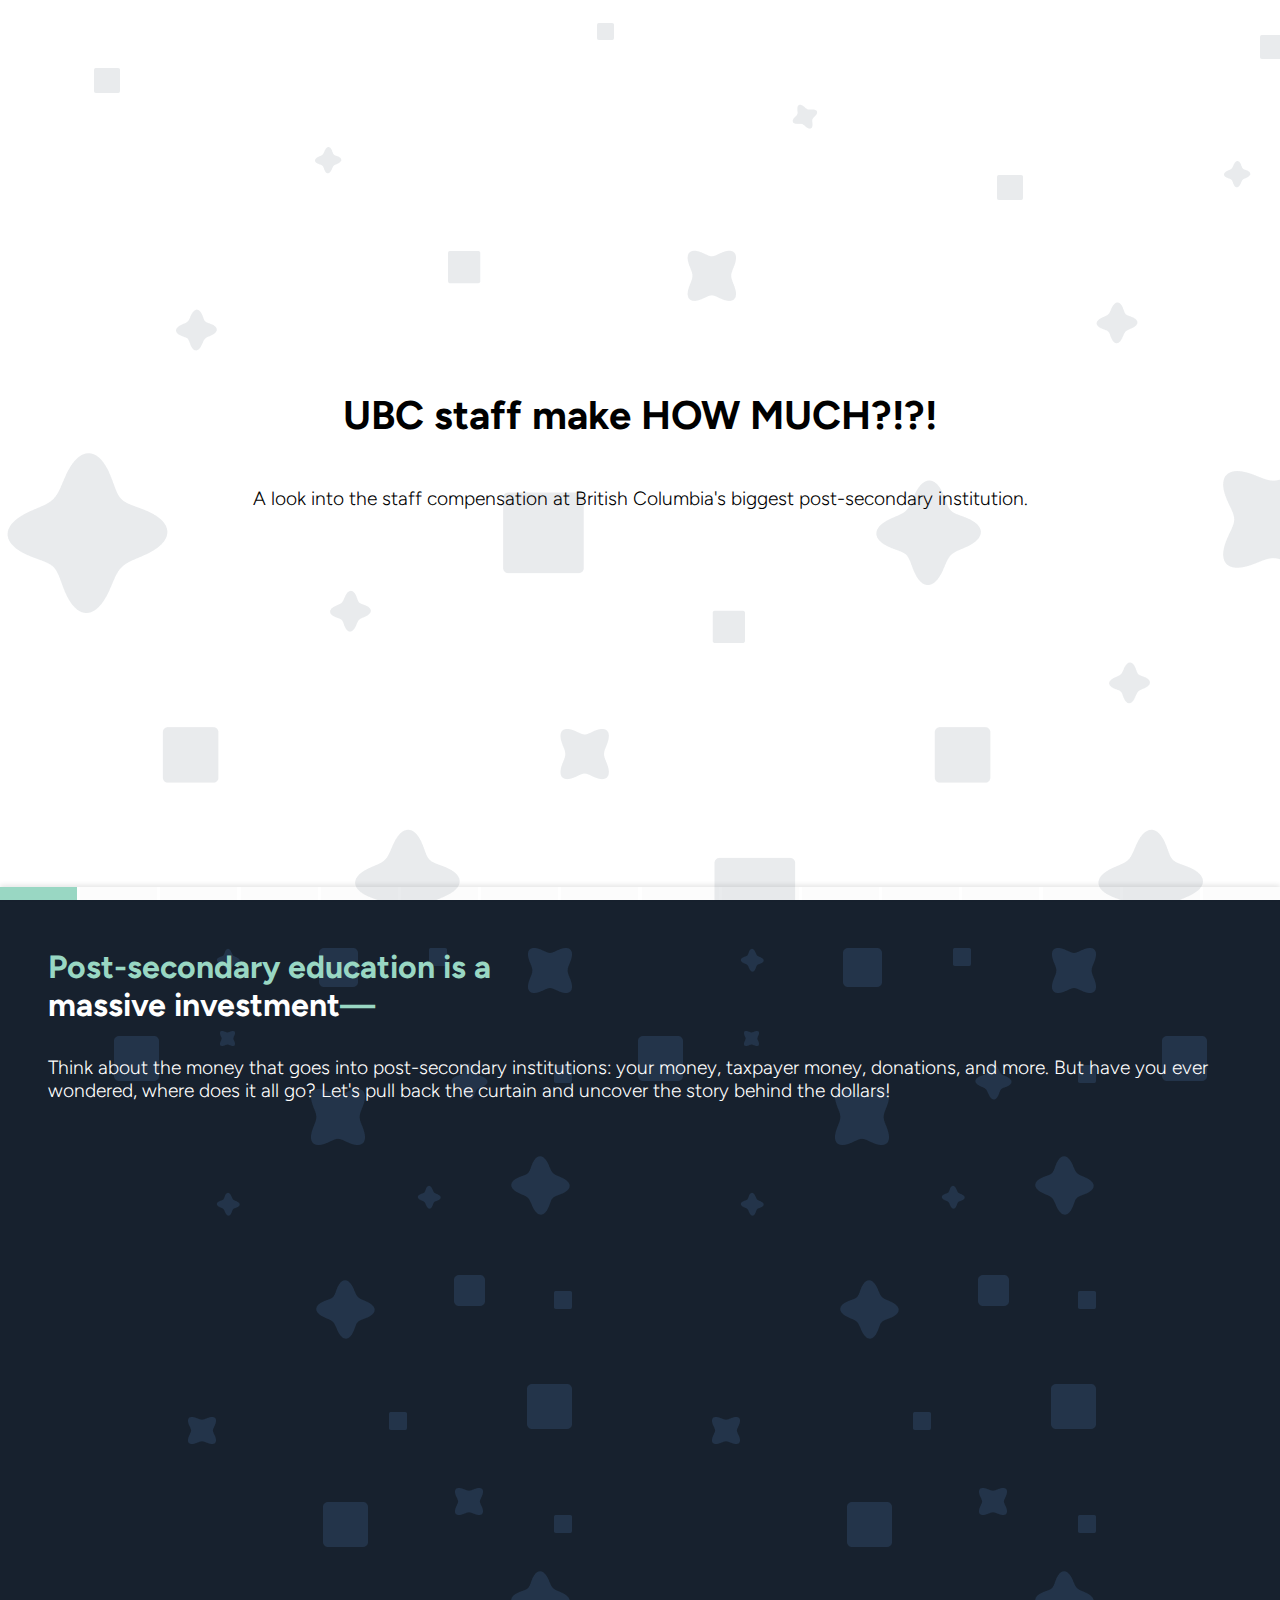
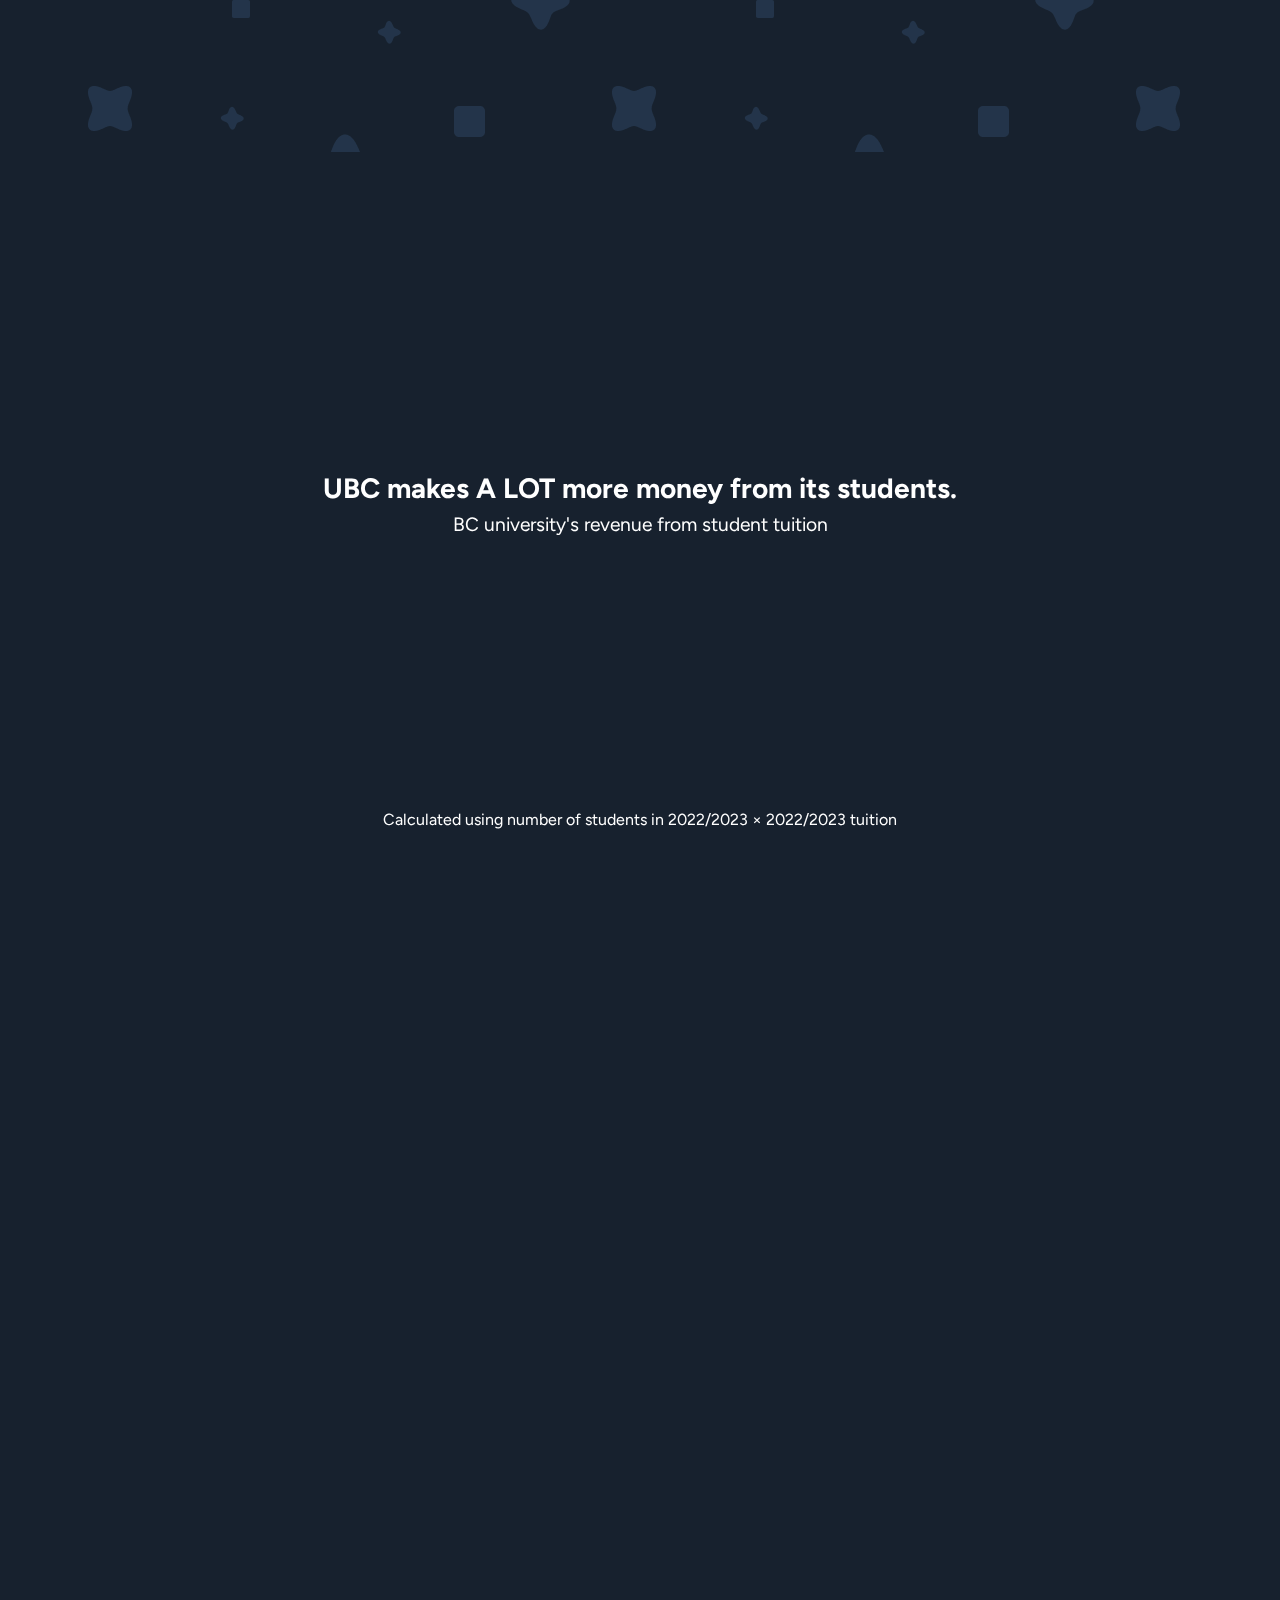
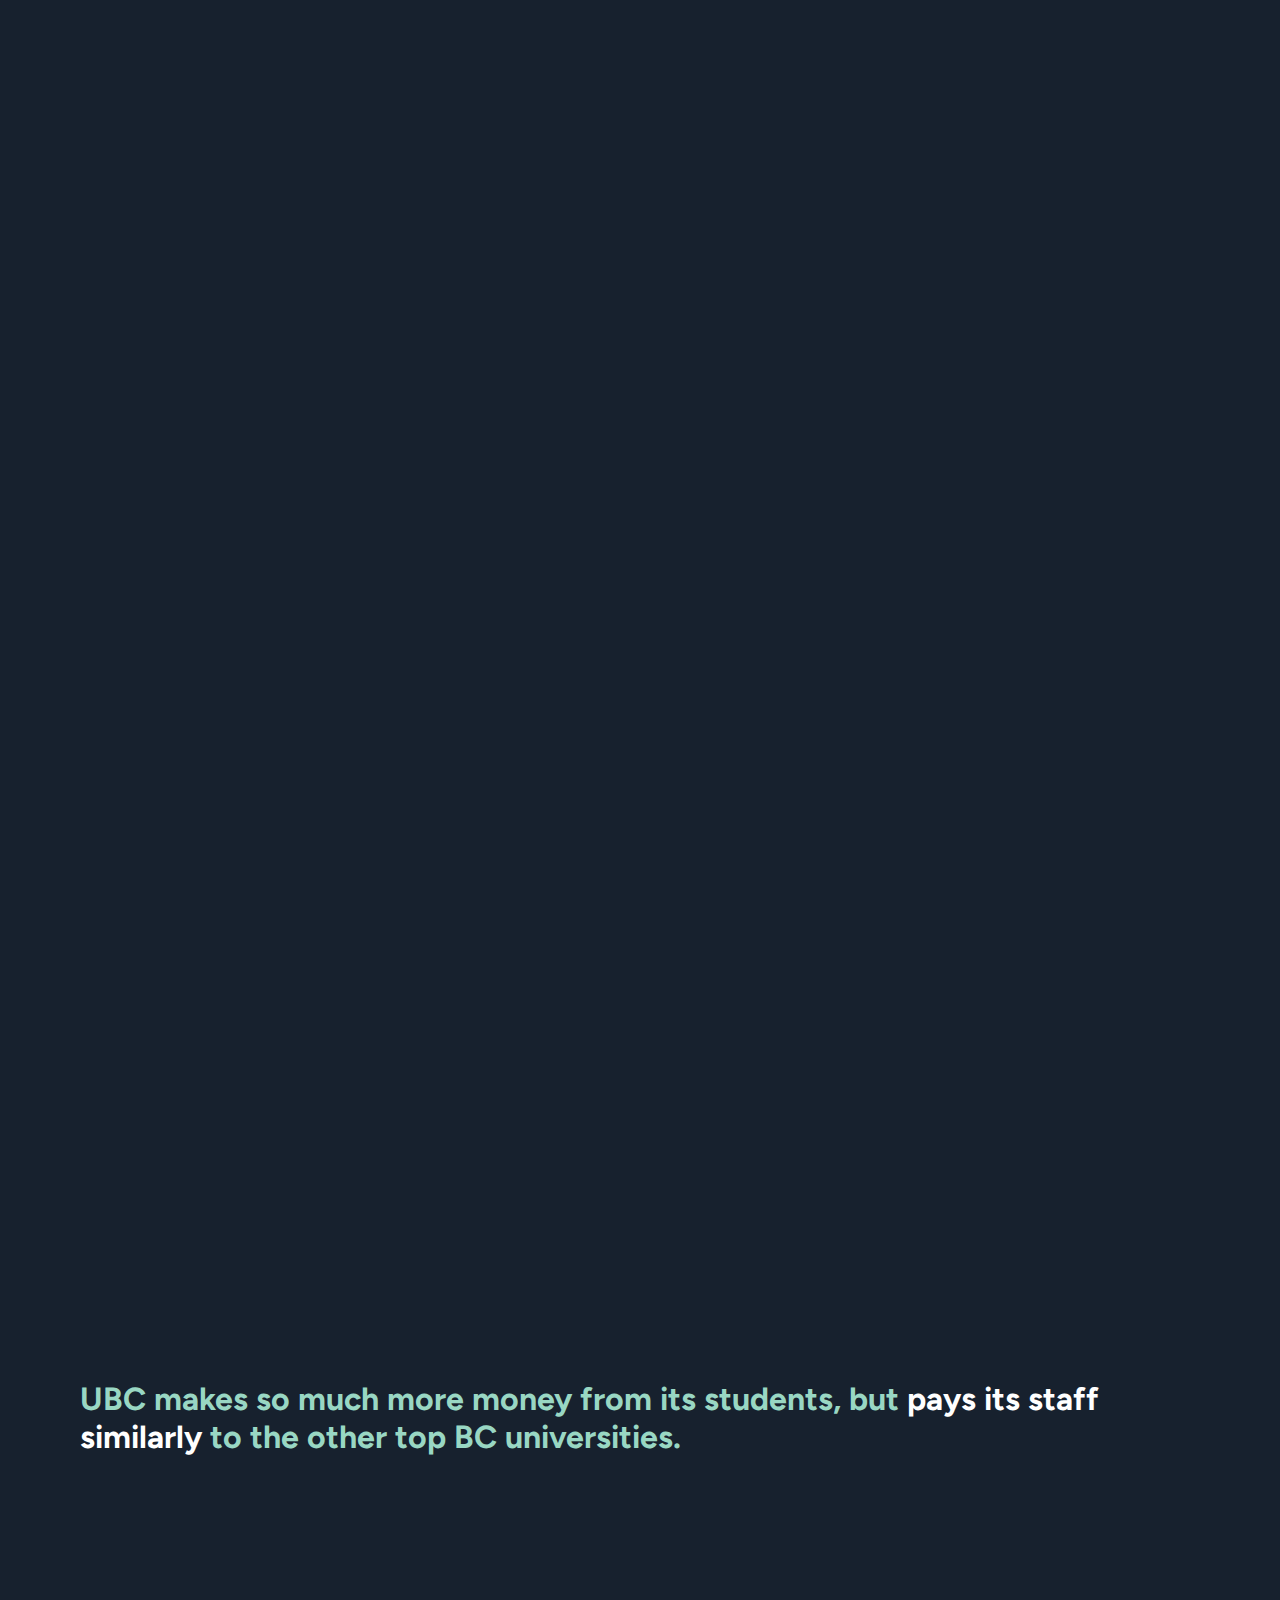
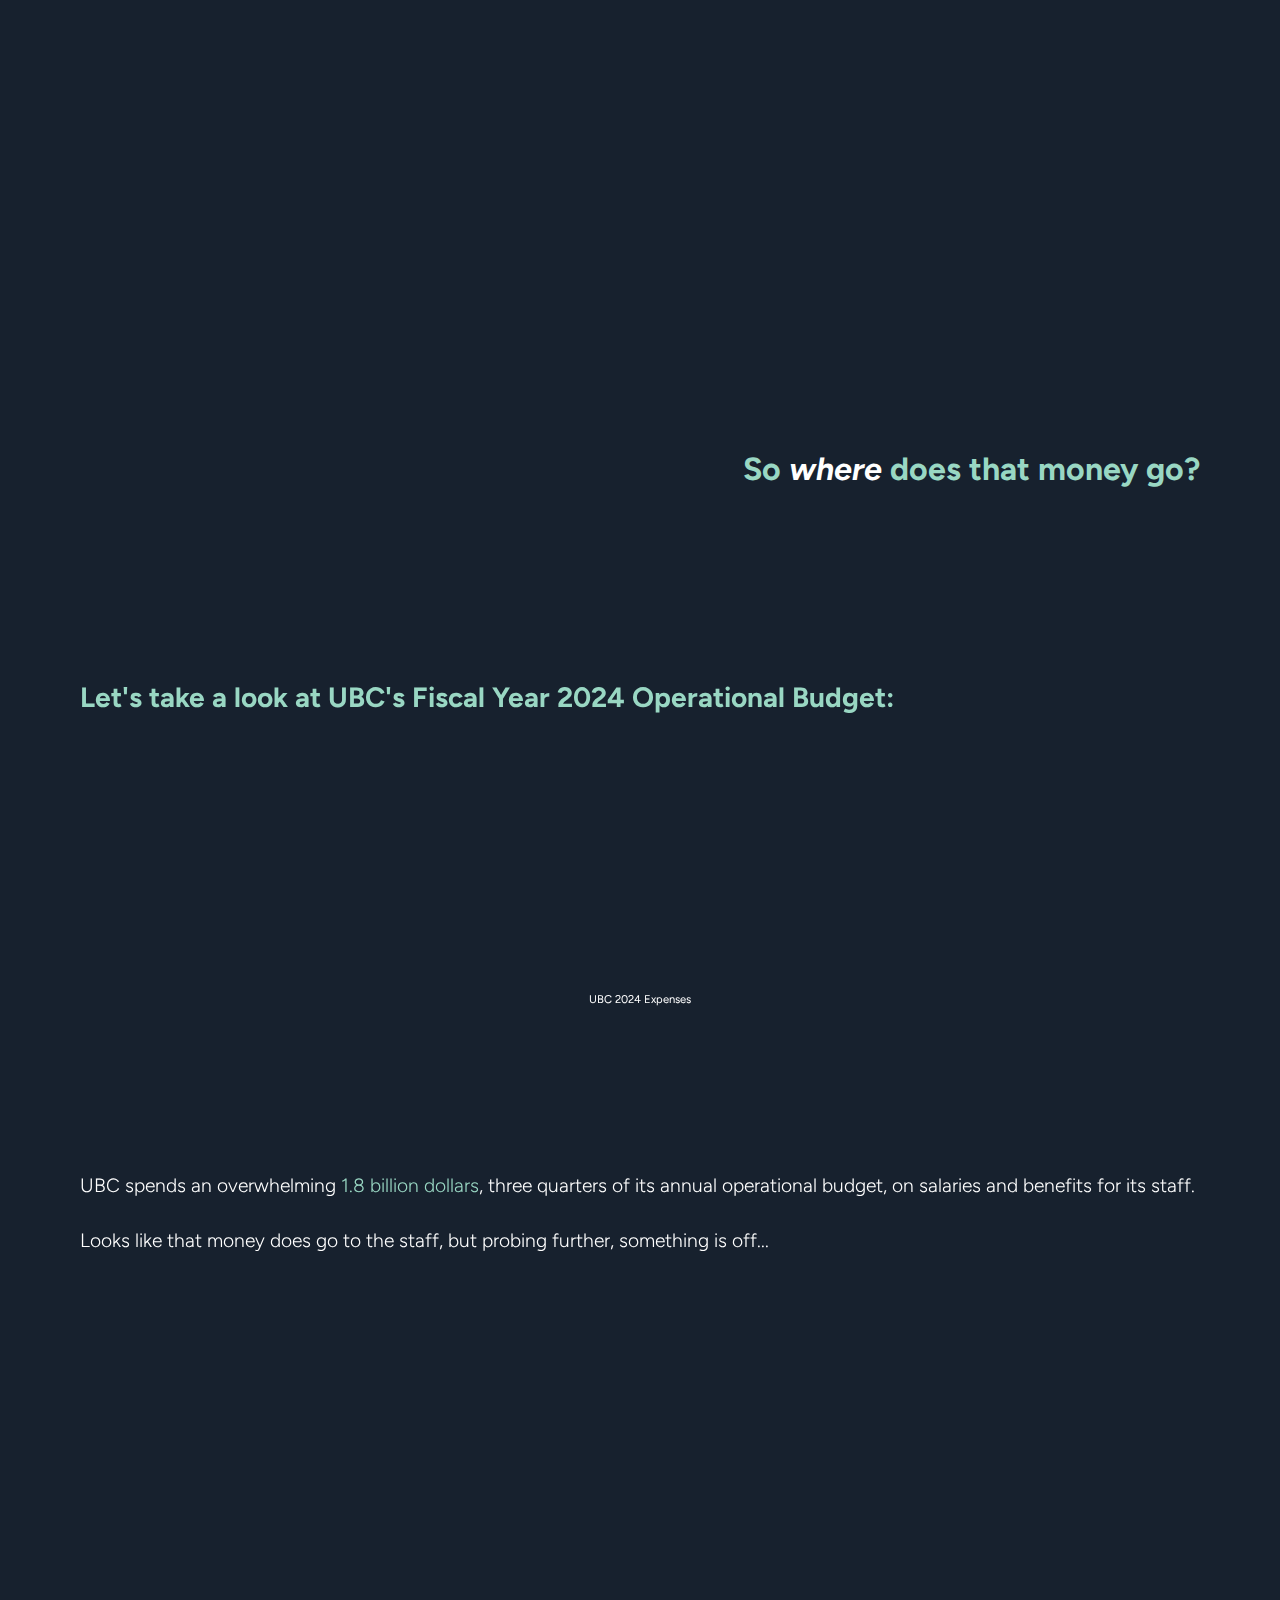
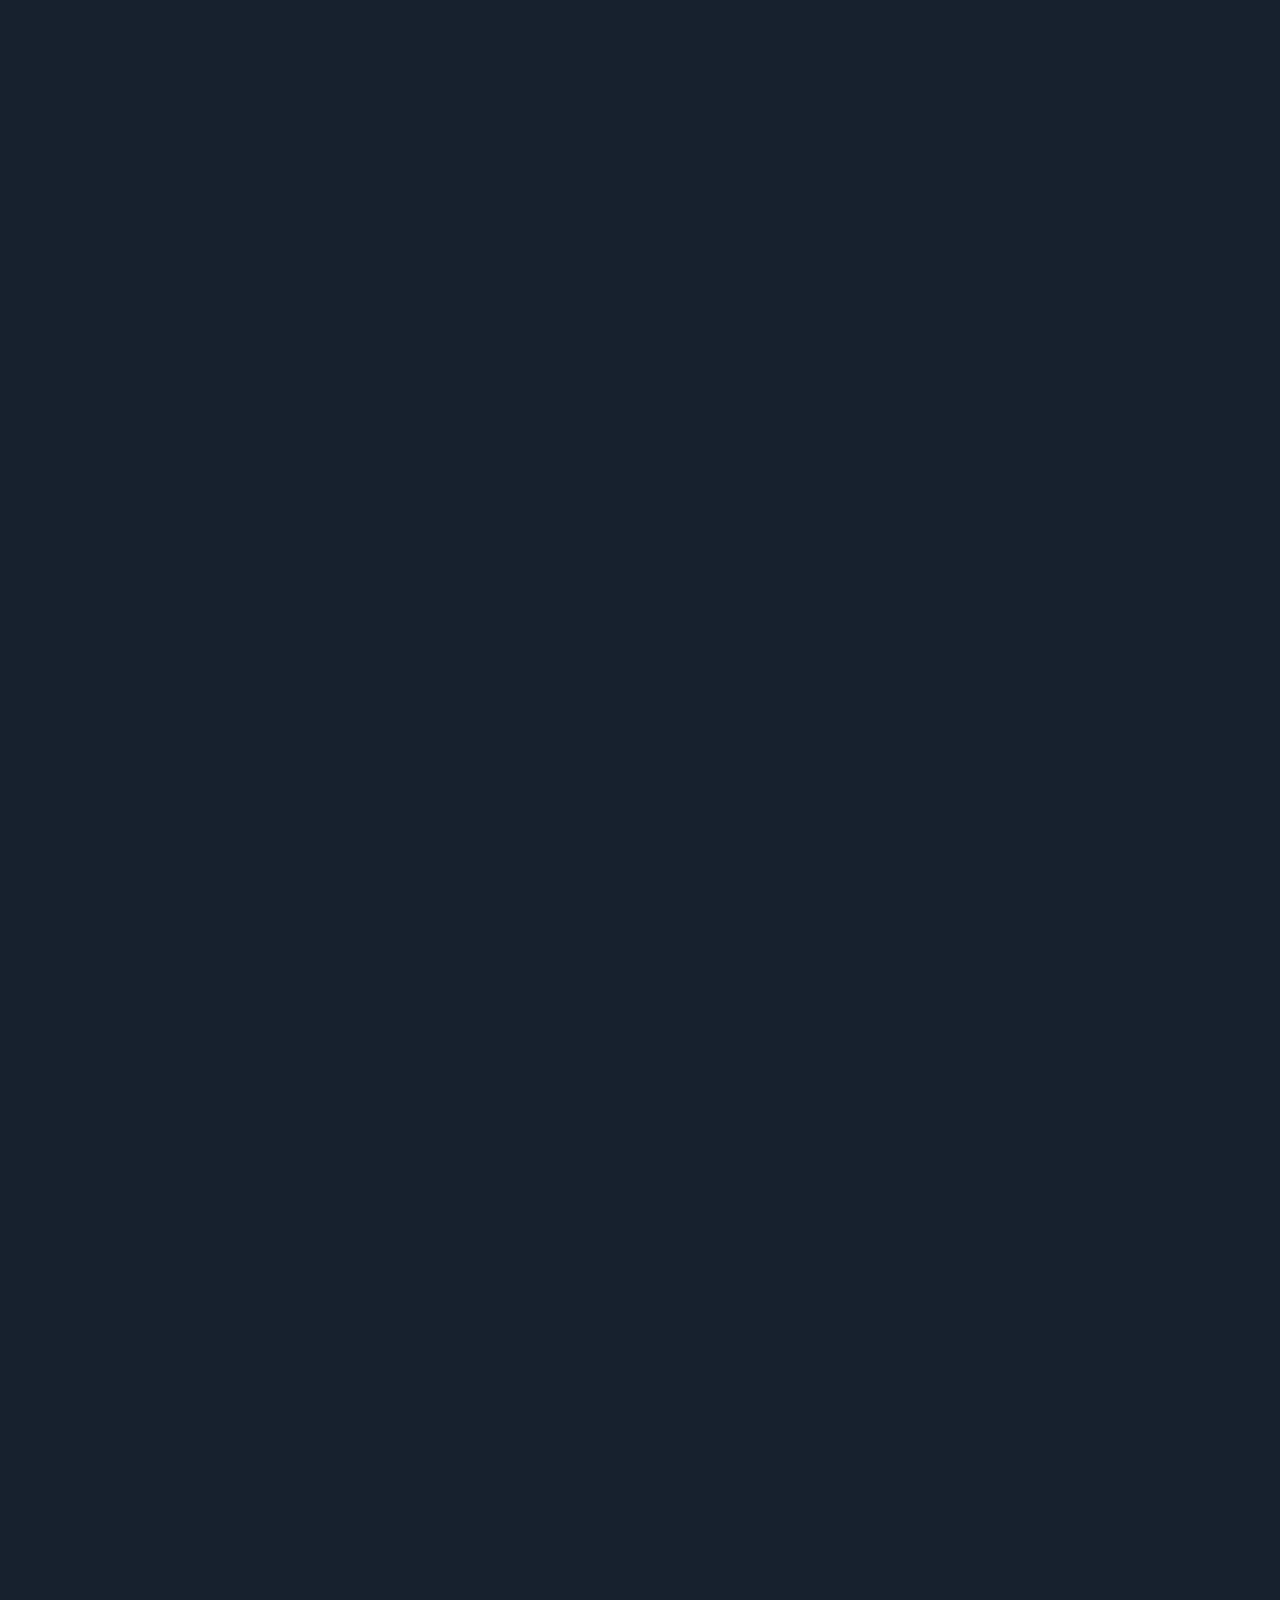
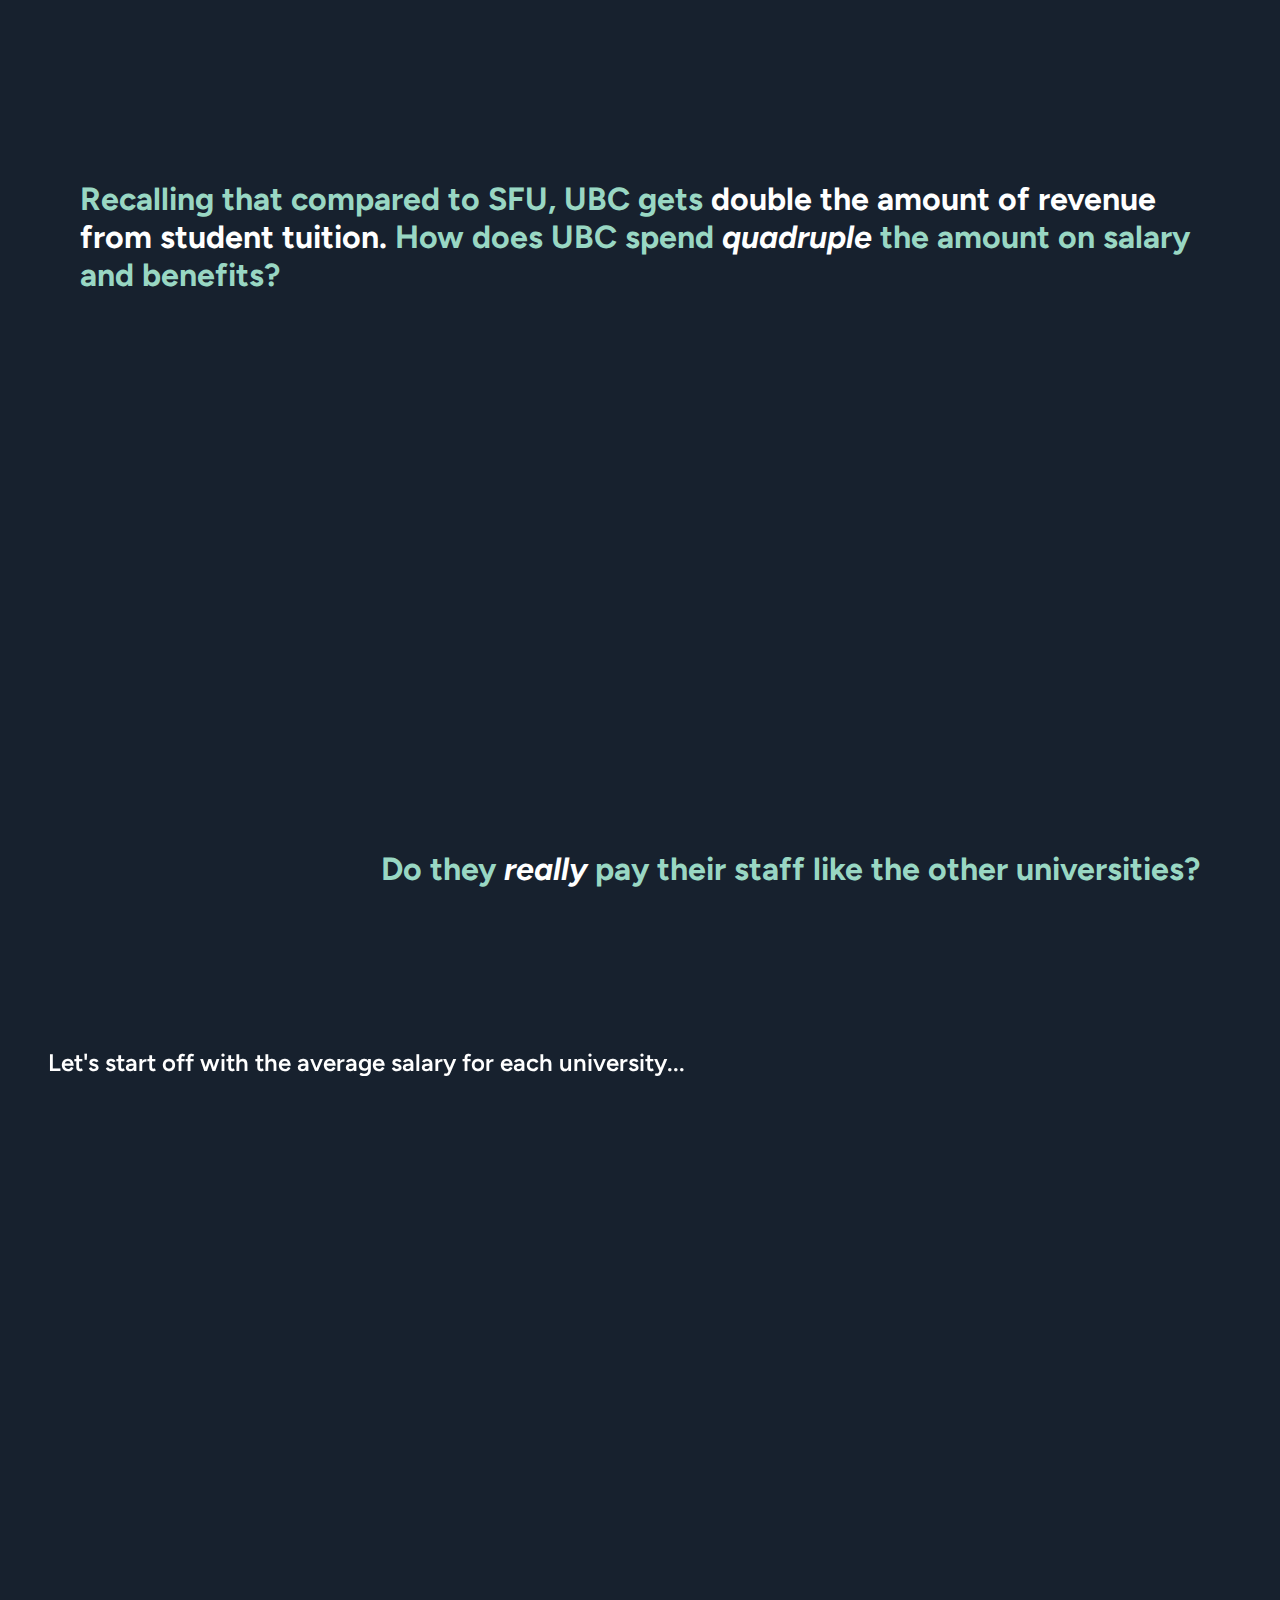
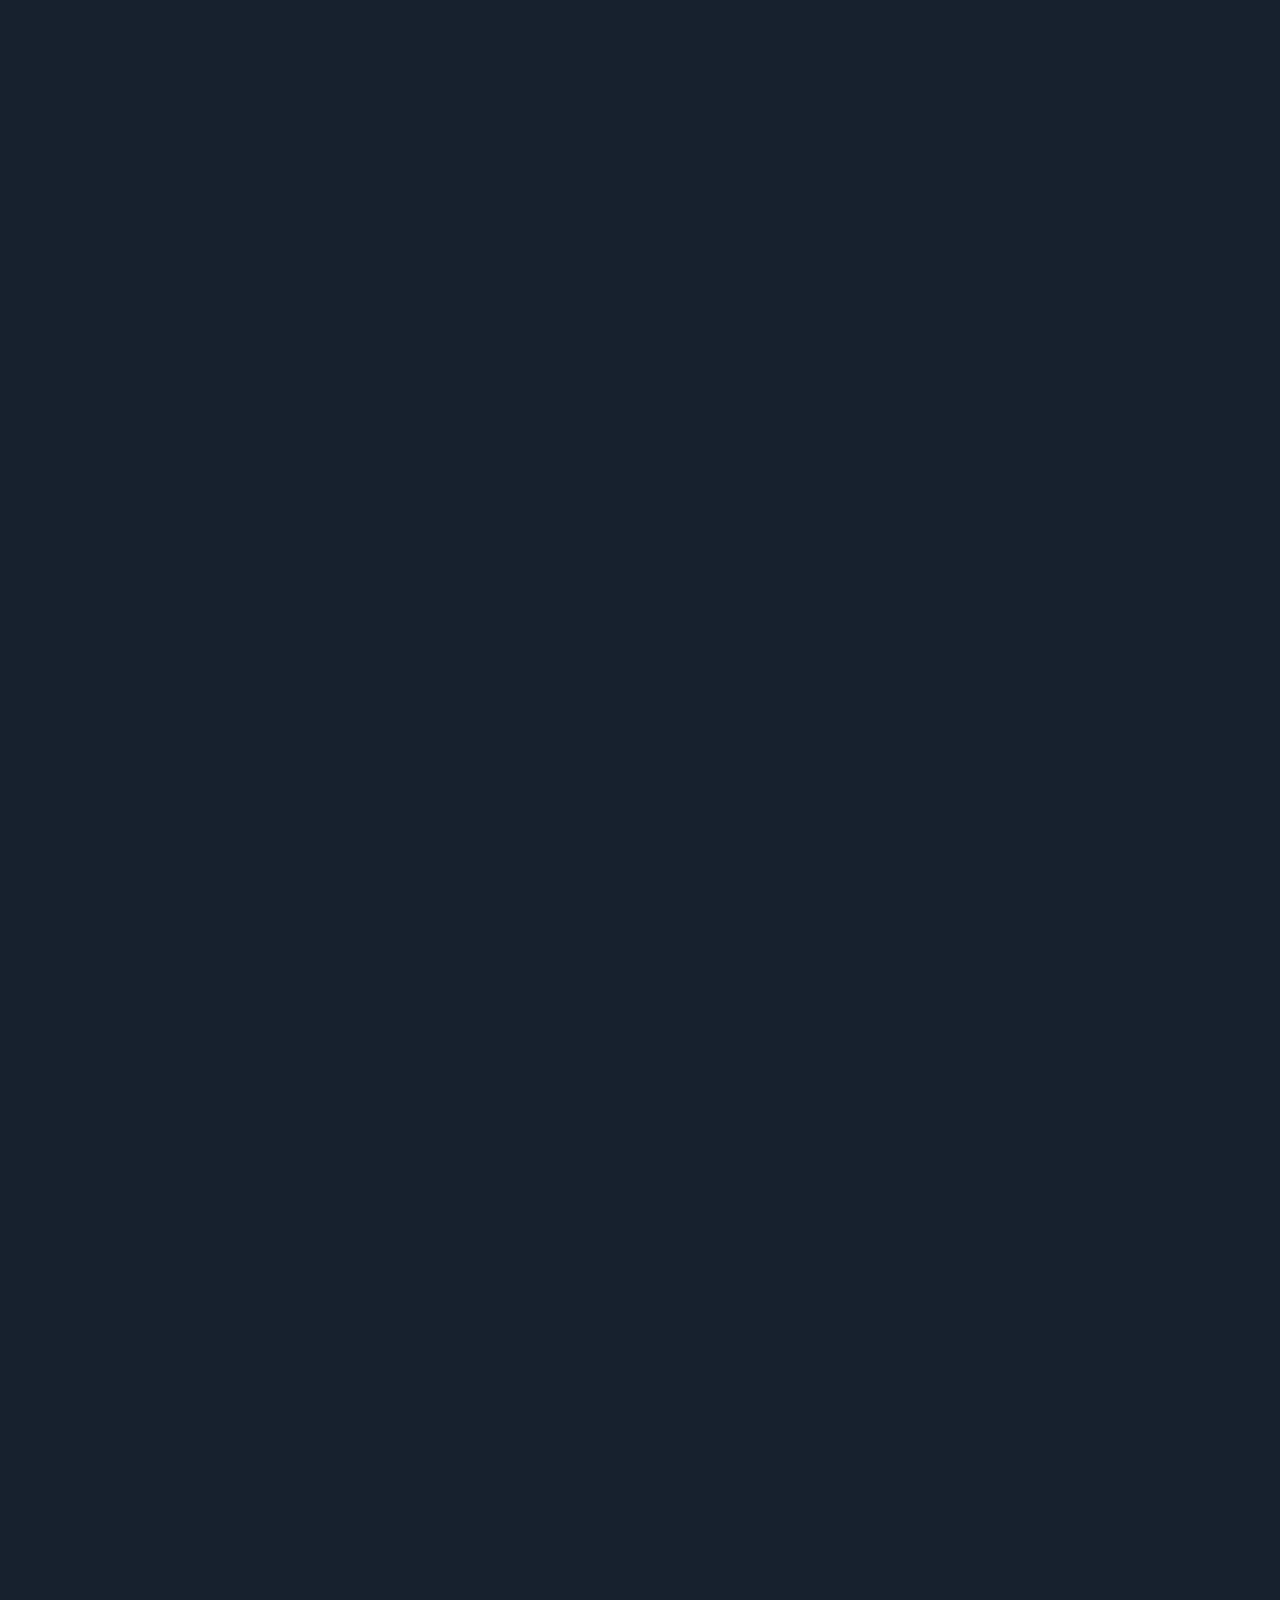
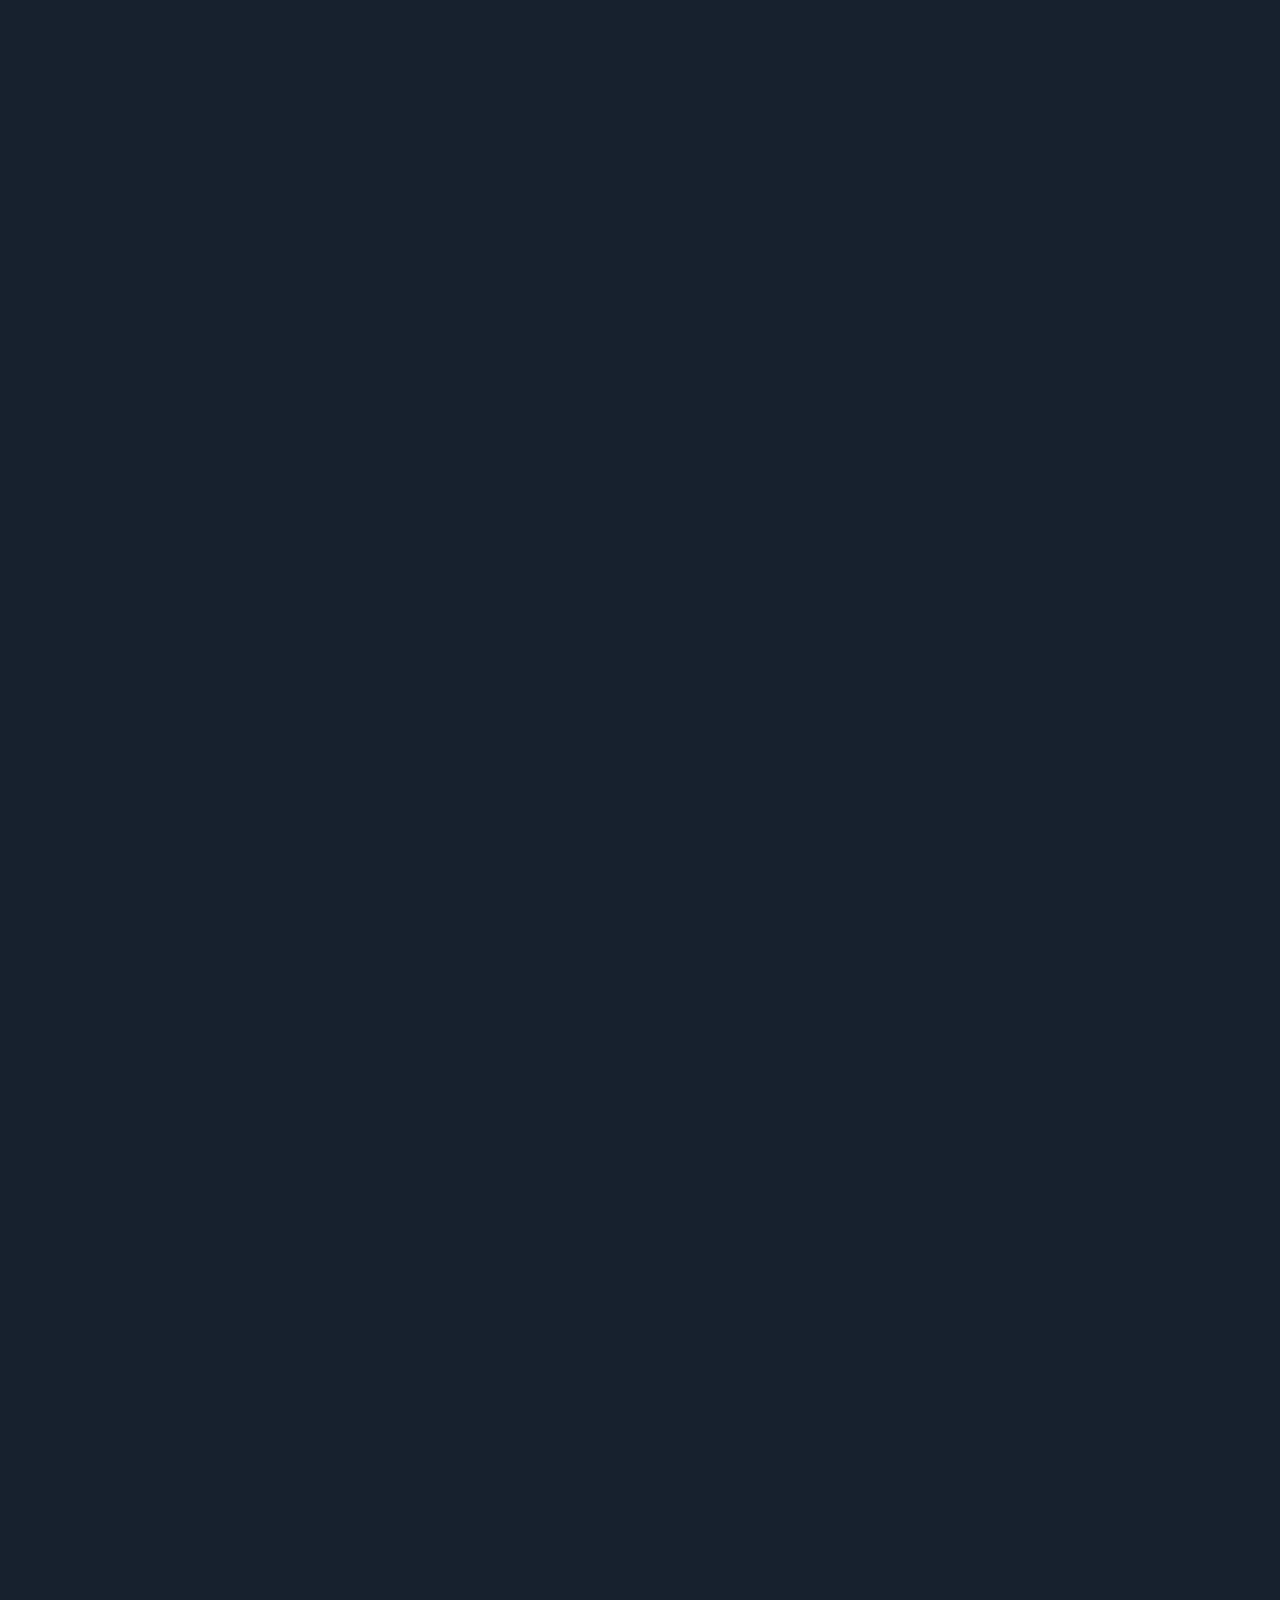
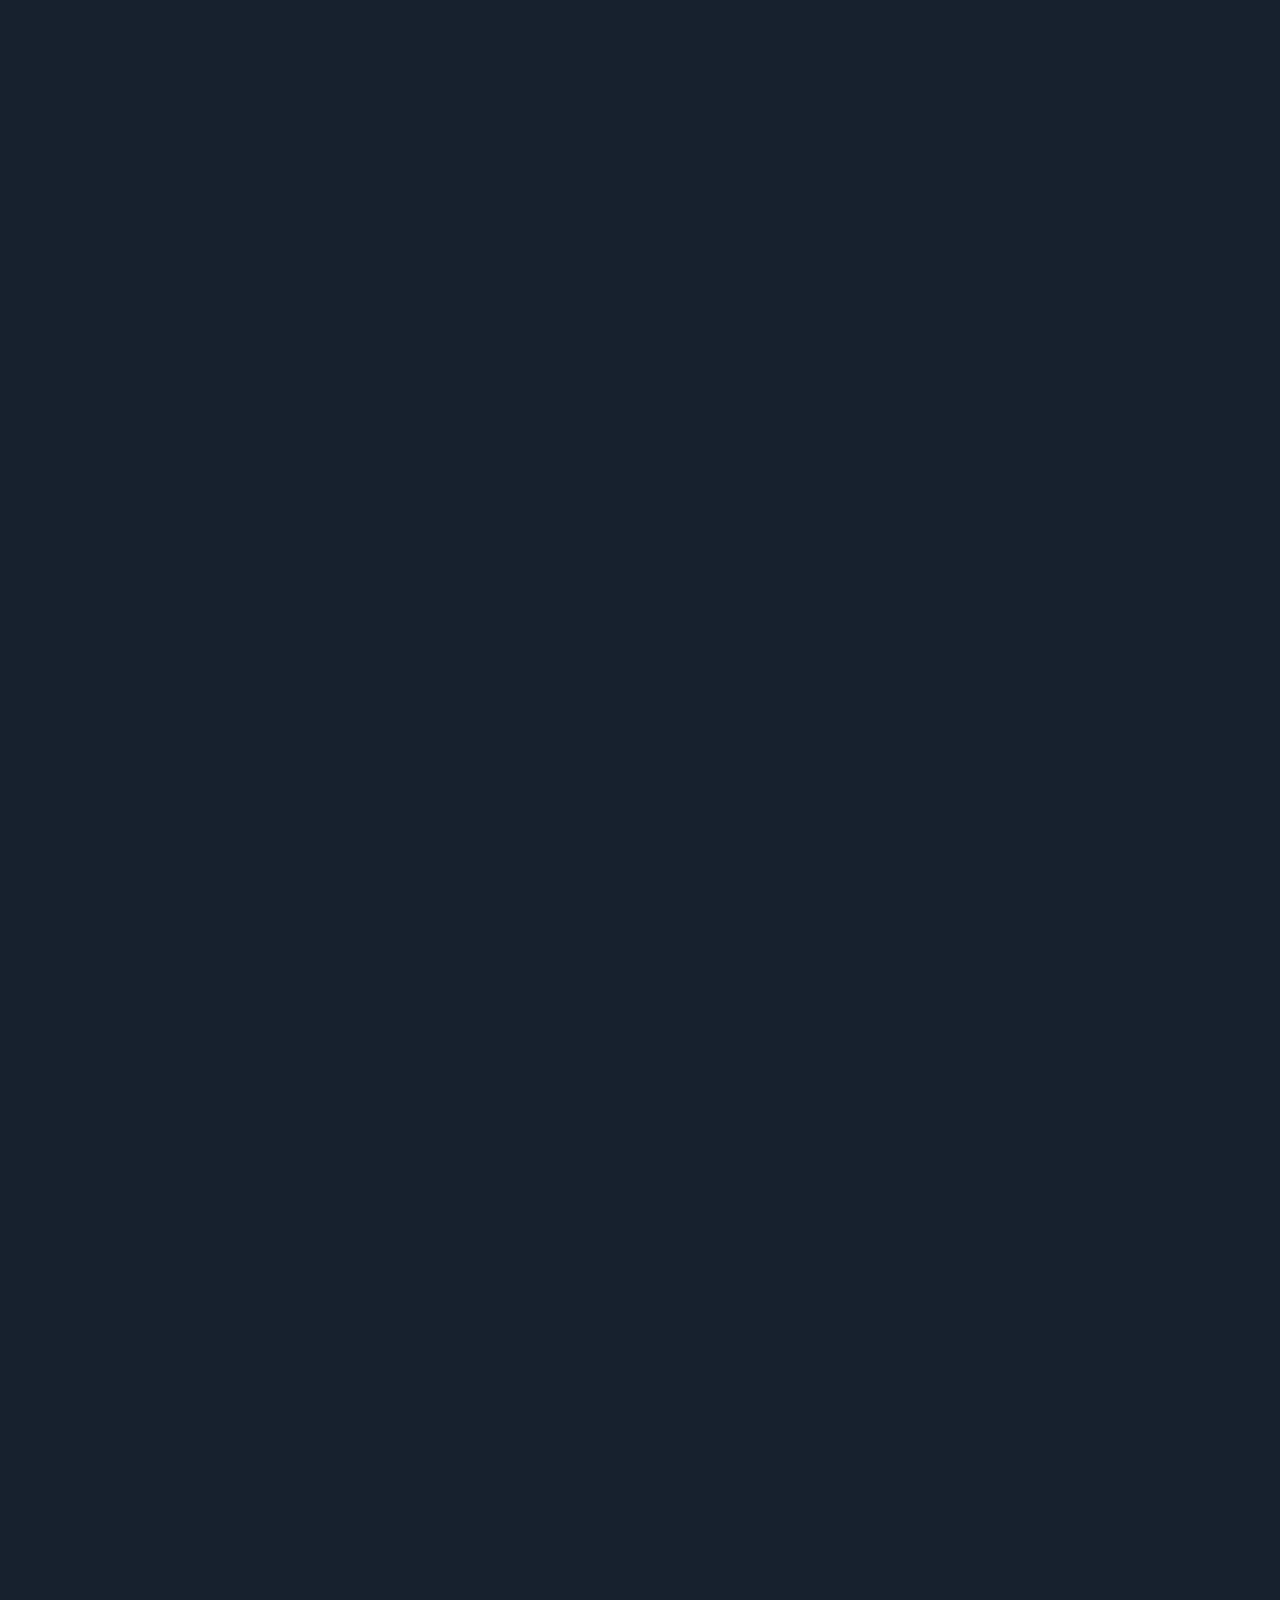
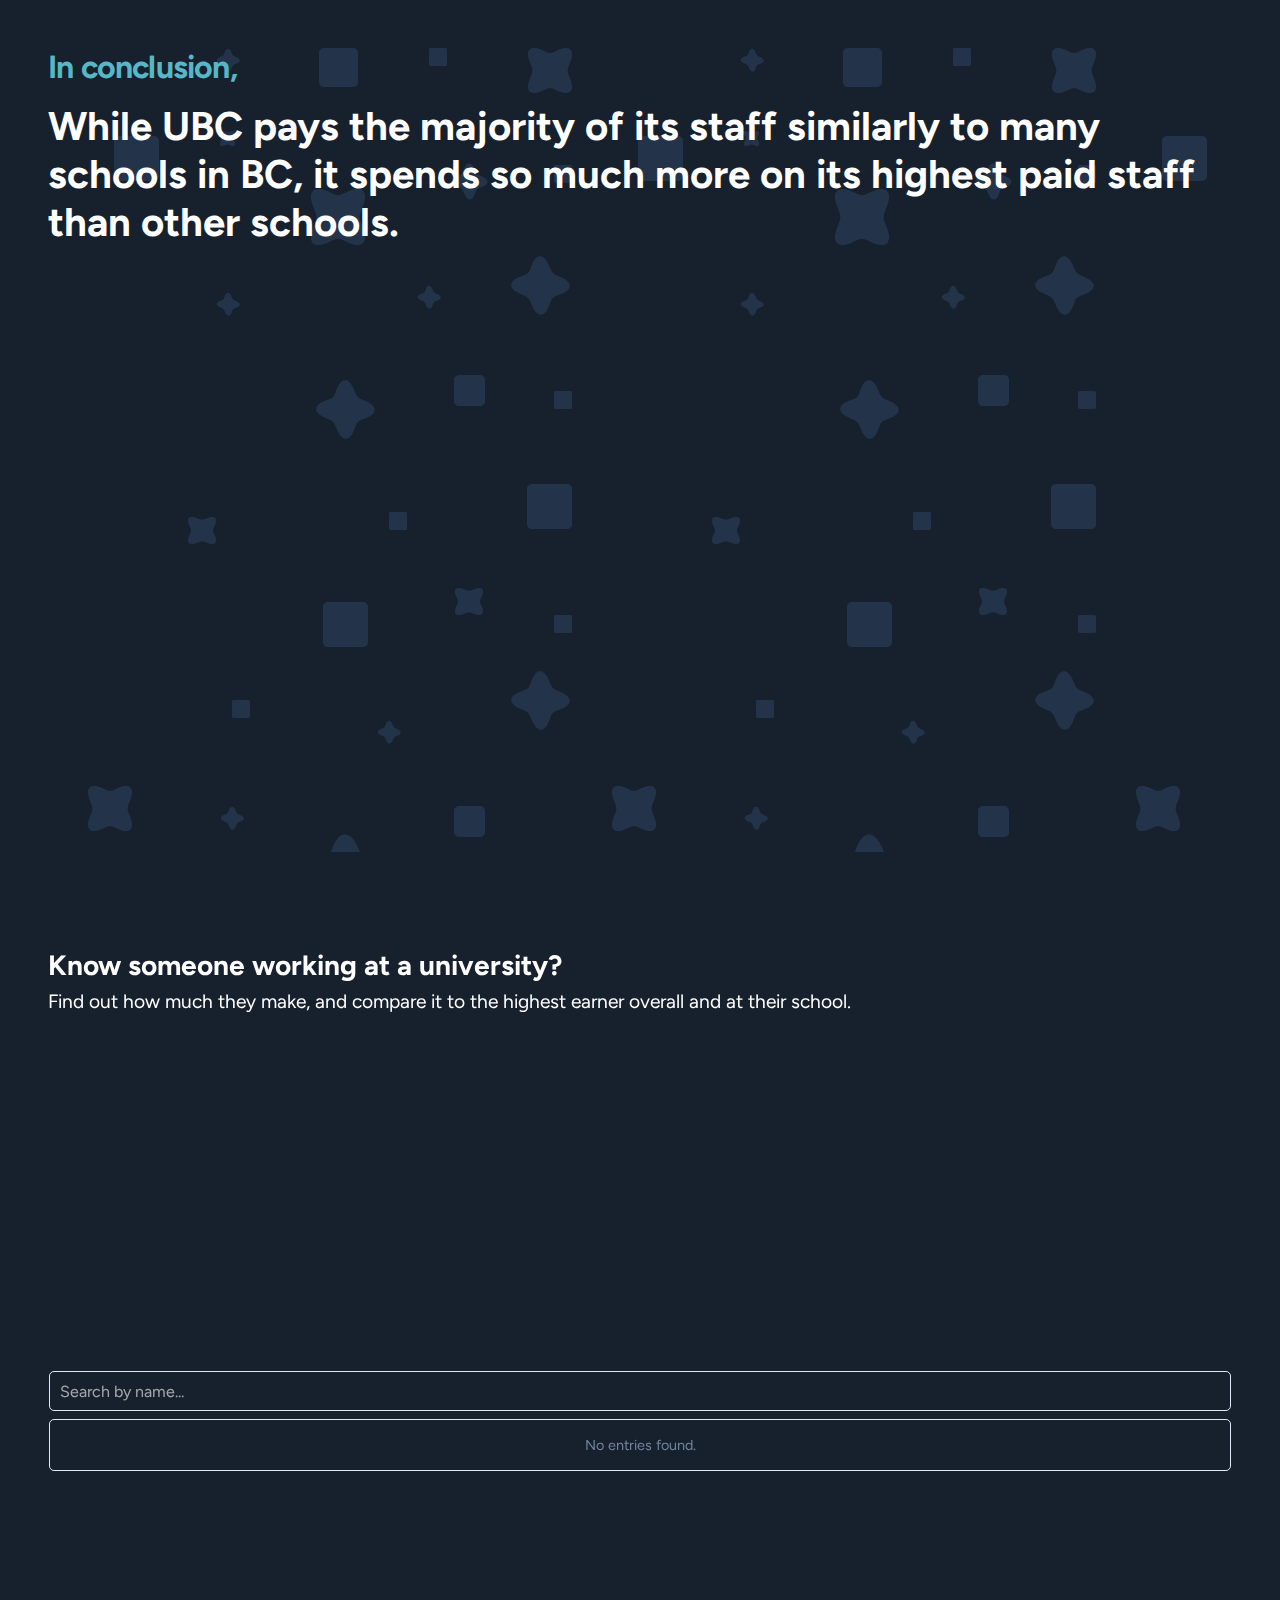
==== commit d9ca1e5c: "updated title and html" ====
--- a/355finalproj/index.html
+++ b/355finalproj/index.html
@@ -3,8 +3,9 @@
   <head>
     <meta charset="UTF-8" />
     <meta name="viewport" content="width=device-width, initial-scale=1.0" />
-    <title>IAT 355 Final Project</title>
+    <title>UBC staff make how much?!</title>
     <link rel="stylesheet" href="style.css" />
+    <link rel="icon" href="site.ico" type="image/x-icon" />
   </head>
   <body>
     <!-- INTRO TITLE -->
@@ -33,9 +34,7 @@
           <span class="white block em-dash">massive investment</span>
         </p>
         <p>
-          your money, taxpayer money, donations, and more. But have you ever
-          wondered, where does it all go? Let's pull back the curtain and
-          uncover the story behind the dollars!
+          Think about the money that goes into post-secondary institutions: your money, taxpayer money, donations, and more. But have you ever wondered, where does it all go? Let's pull back the curtain and uncover the story behind the dollars!
         </p>
       </div>
       <div class="column">
@@ -107,7 +106,7 @@
           </div>
           <div class="vis2-text-container" id="first-step">
             <p class="vis2-text">
-              UBC spends an overwhelming 1.8 billion dollars, three quarters of
+              UBC spends an overwhelming <span class="blue">1.8 billion dollars</span>, three quarters of
               its annual operational budget, on salaries and benefits for its
               staff.
             </p>
